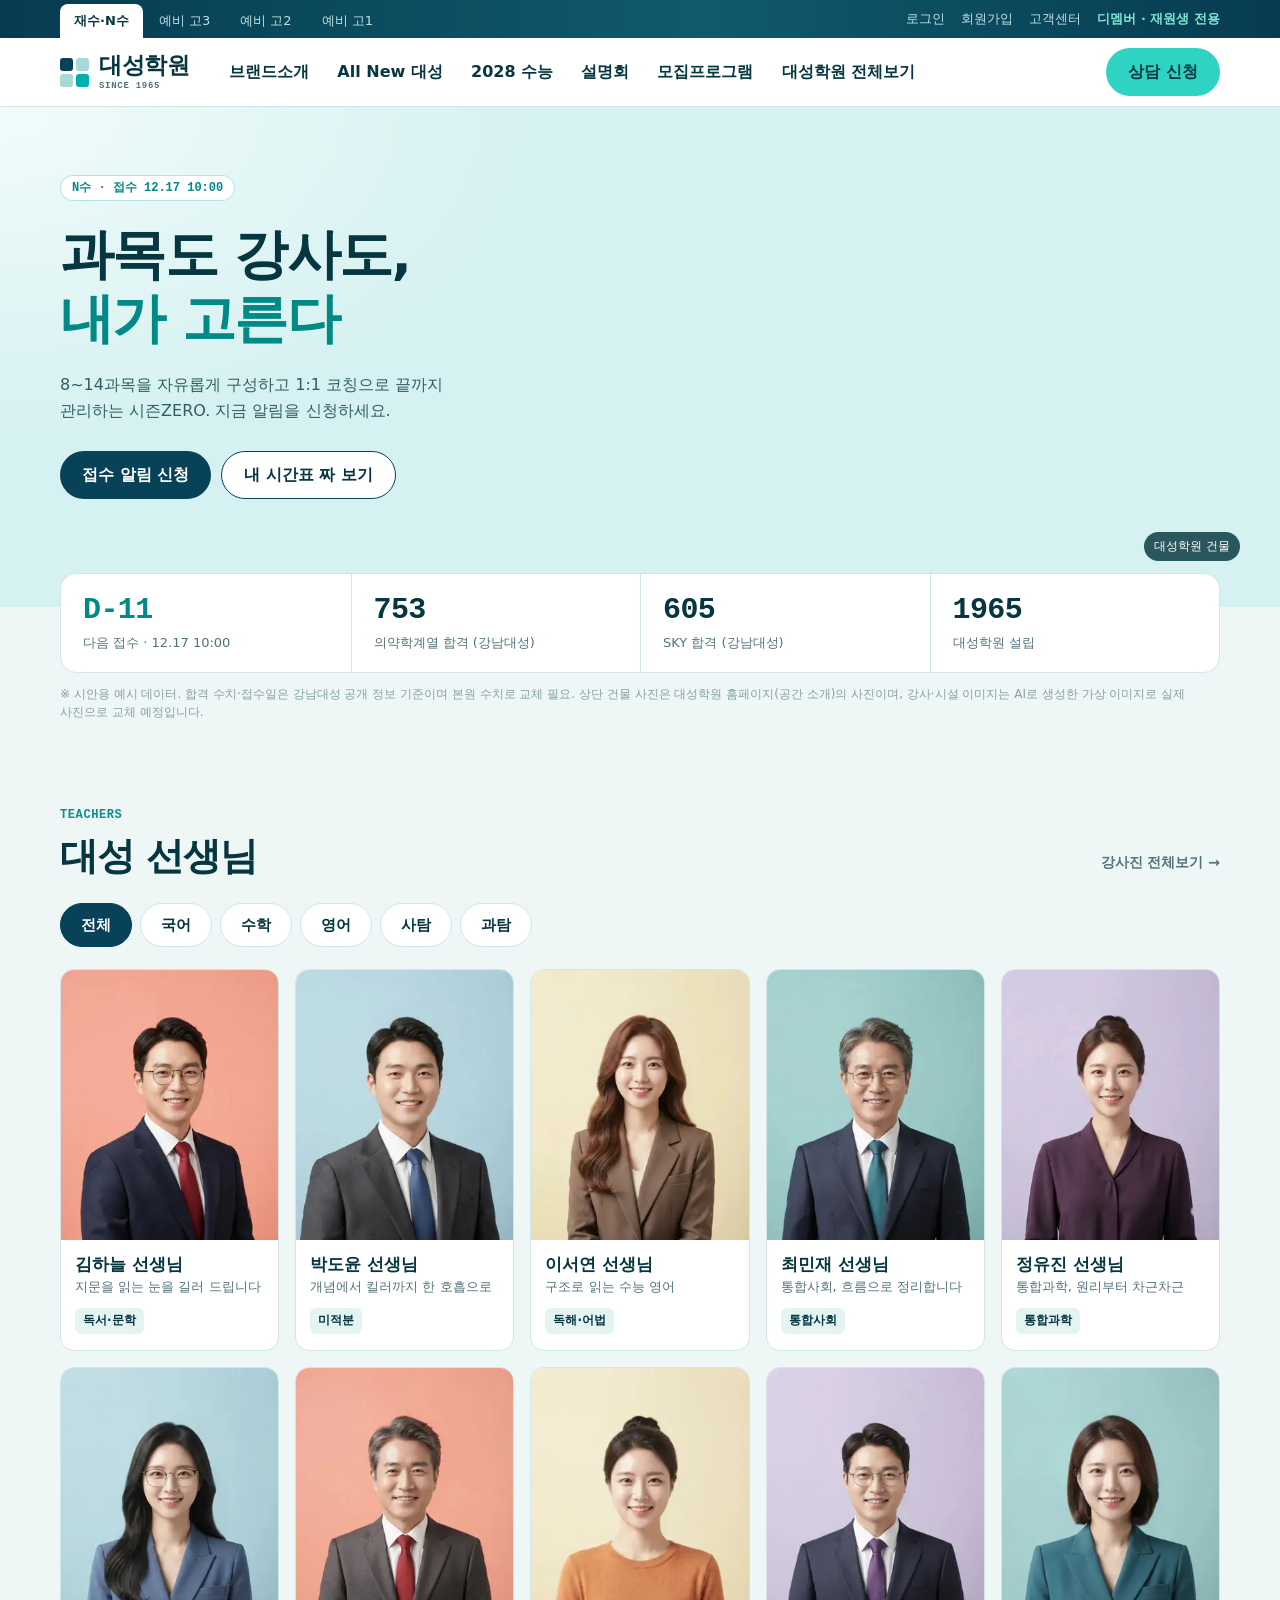
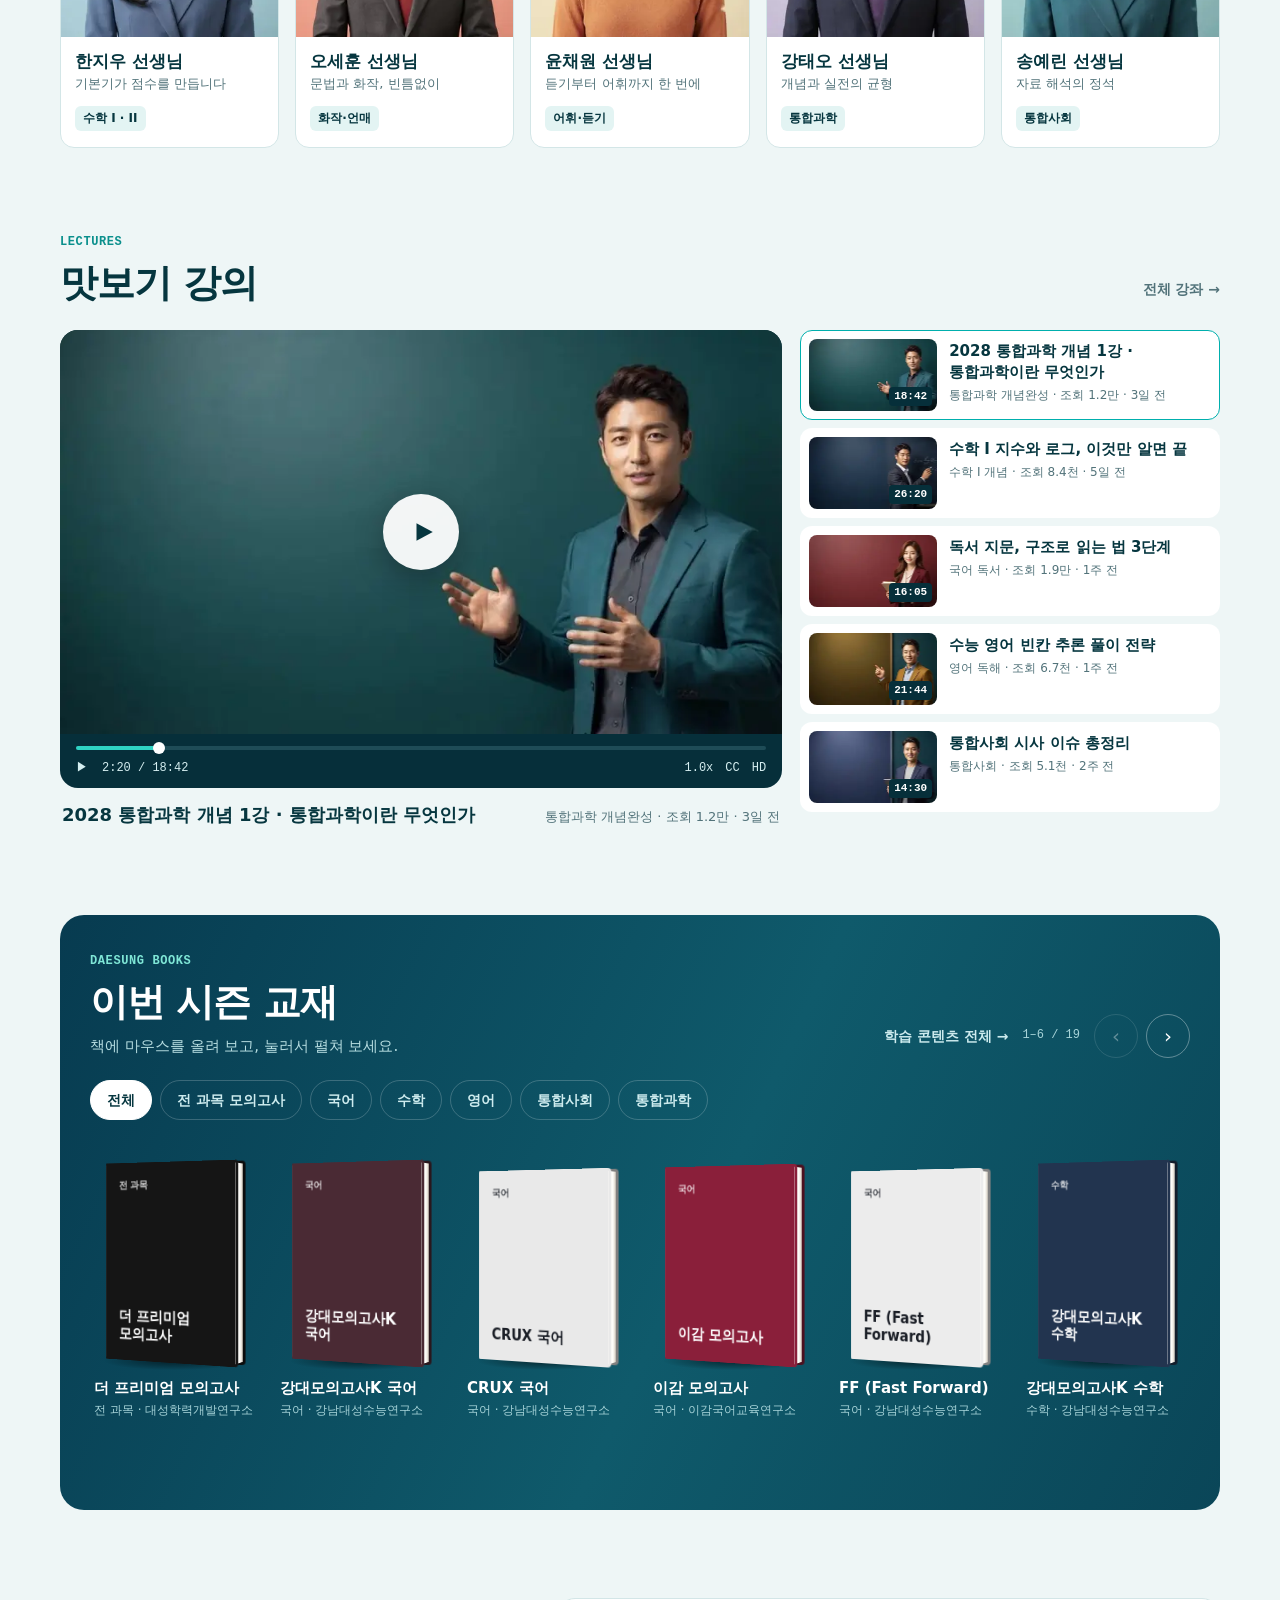
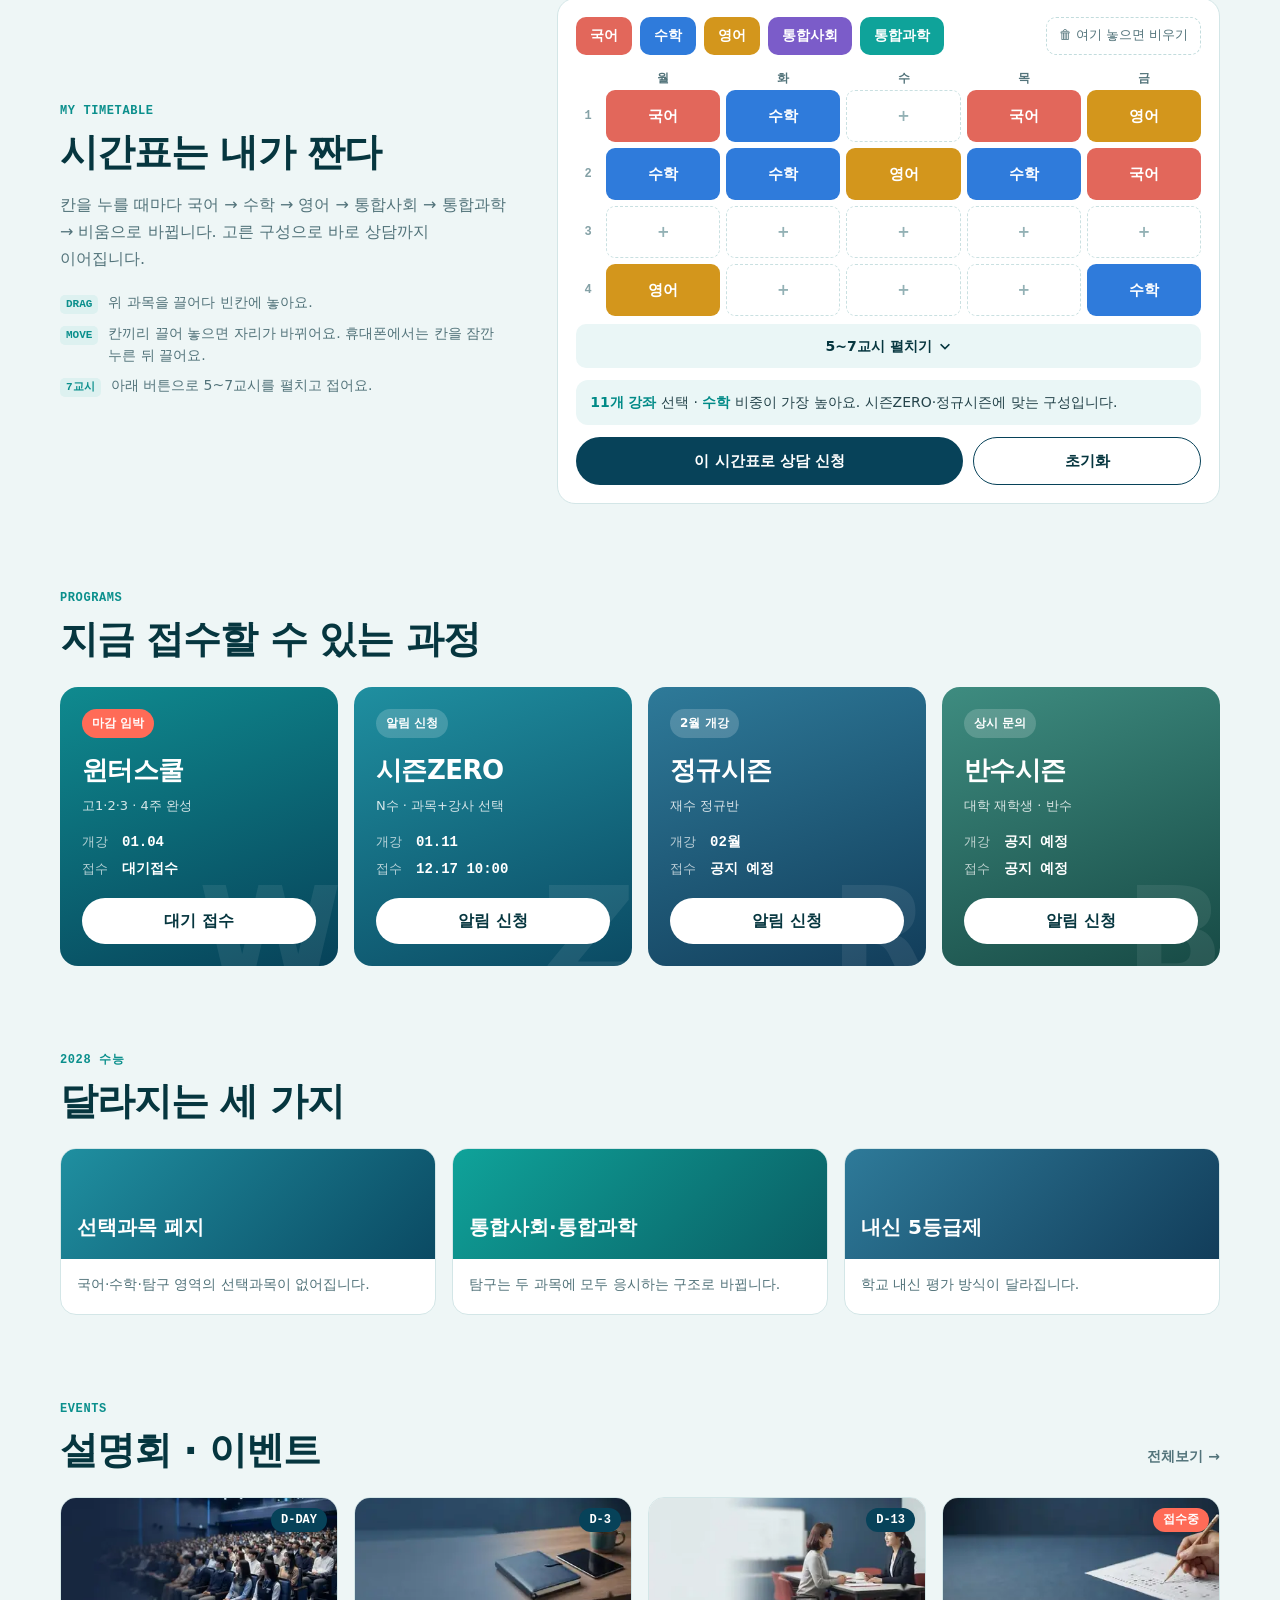
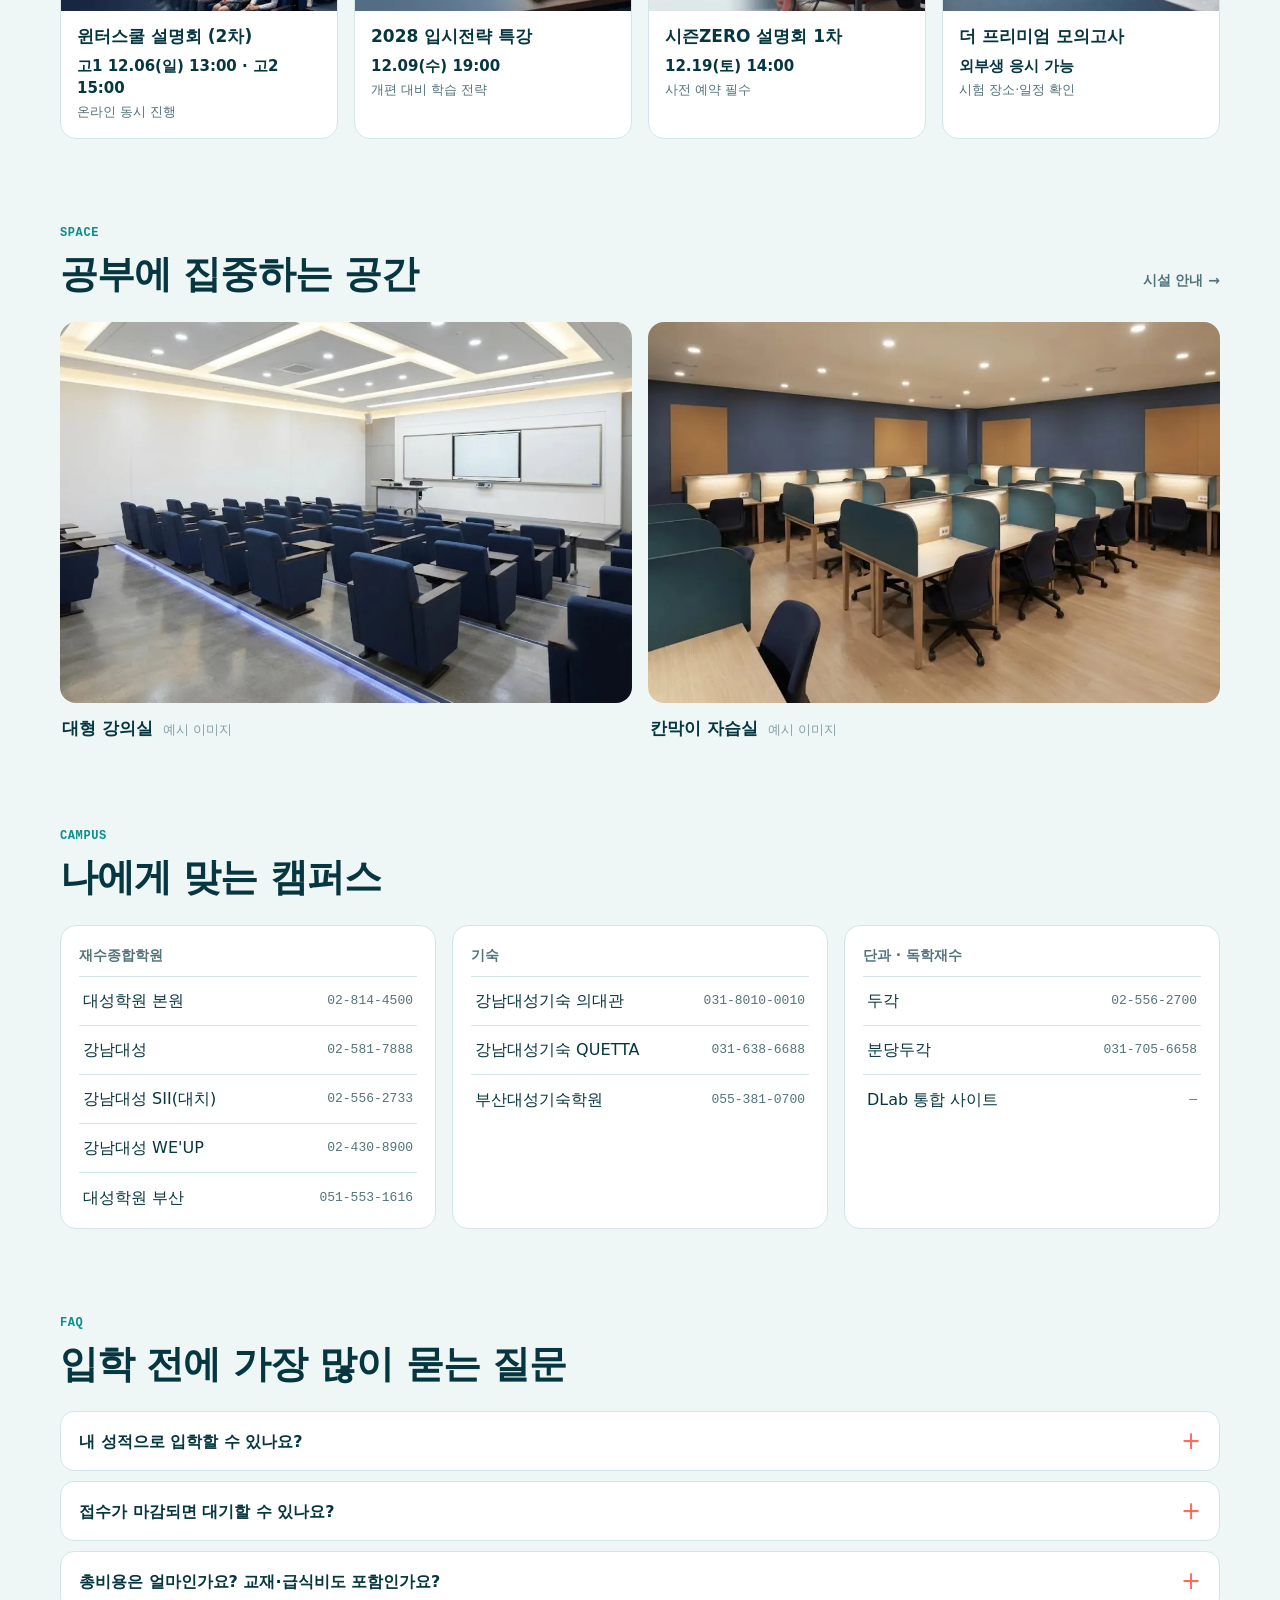
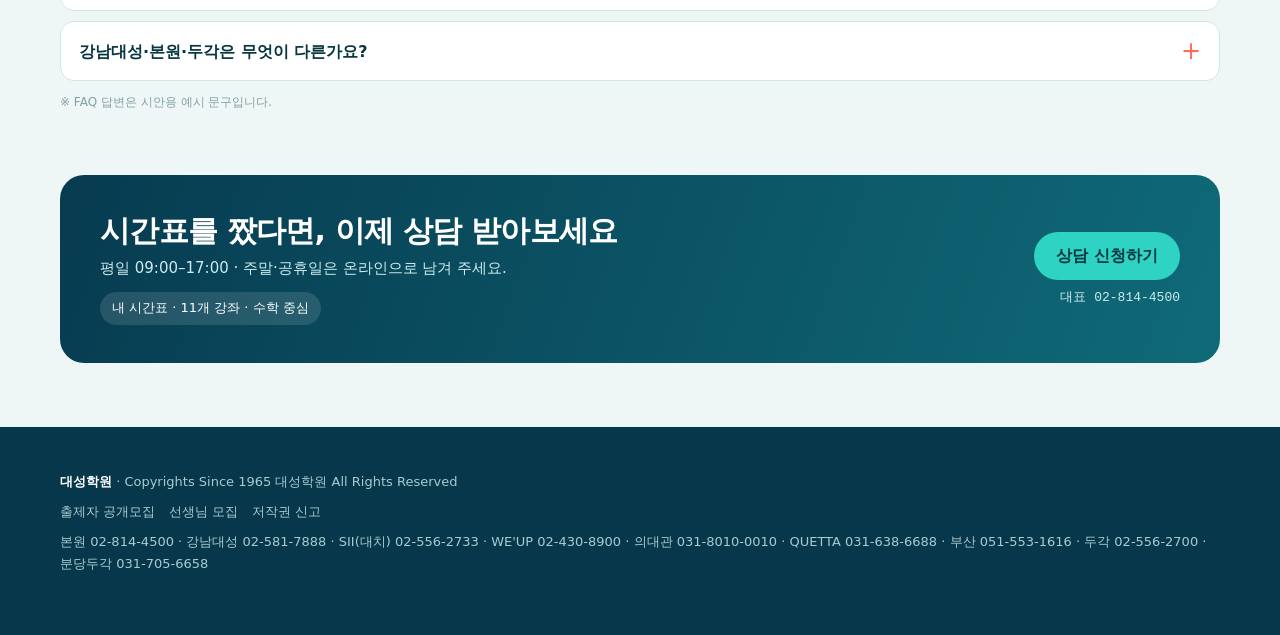
==== index.html @ f256d199 "Add files via upload" ====
<!DOCTYPE html>
<html lang="ko">
<head>
<meta charset="utf-8">
<meta name="viewport" content="width=device-width, initial-scale=1">
<meta name="referrer" content="no-referrer">
<title>대성학원 | 재수·N수 시즌ZERO</title>
<meta name="description" content="과목도 강사도, 내가 고른다. 8~14과목을 자유롭게 구성하고 1:1 코칭으로 끝까지 관리하는 대성학원 시즌ZERO.">
<meta name="theme-color" content="#074259">
<link rel="preload" as="image" href="https://img.dshw.co.kr/resources/images/www/img/all_space_swiper_1_5.jpg" fetchpriority="high" referrerpolicy="no-referrer">
<link rel="preconnect" href="https://cdn.jsdelivr.net" crossorigin>
<link rel="preconnect" href="https://img.dshw.co.kr">
<link rel="stylesheet" href="https://cdn.jsdelivr.net/gh/orioncactus/pretendard@v1.3.9/dist/web/variable/pretendardvariable-dynamic-subset.min.css" media="print" onload="this.media='all'">
<style>
/* VOICE: 대성학원 재수·N수 홈. 차분한 네이비 + 노랑 포인트, 사진은 마스크 없이 원본 그대로.
   IDEA: 학원 책상 위의 교재와 시간표. 교재는 3D 책으로 꺼내 보고, 시간표는 손으로 짠다.
   PICTURE: 첫 화면은 강사 3인 히어로 + 핵심 수치 카드.
   COLOUR/TYPE: 대성학원 민트·틸 (#074259 딥틸, #00AFAD 틸, #D6F1F1 민트, #2FD3C3 버튼), 과목색 5개. Pretendard + 시스템 폴백.
   LAYOUT: 1160px 본문, 1440 데스크톱 시안 기준, 900px 이하 1단, 600px 이하 휴대폰 전용 배치. */
:root{--bg:#EEF6F6;--navy:#074259;--deep2:#0F5A6B;--mint:#D6F1F1;--mint2:#E6F7F6;--ink:#06363F;--text:#24434A;--muted:#52737A;--faint:#84A1A6;--line:#D3E6E7;--accent:#2FD3C3;--tealx:#00AFAD;--teald:#008A87;--red:#FF6B57;--teal:#7FE6D6;--eyebrow:#0A8F8C;--kor:#E2675B;--math:#2F7BDB;--eng:#D3961C;--soc:#7B5CC9;--sci:#0FA39A;--pad:clamp(16px,4.4vw,40px);--sans:"Pretendard Variable",Pretendard,-apple-system,BlinkMacSystemFont,"Apple SD Gothic Neo","Noto Sans KR","Malgun Gothic",system-ui,sans-serif;--mono:"SF Mono",ui-monospace,Menlo,Consolas,"Liberation Mono",monospace;--pw:148px;--d:18px;--stage:236px;color-scheme:light}
*{box-sizing:border-box;min-width:0}
html{-webkit-text-size-adjust:100%;scroll-behavior:smooth;scroll-padding-top:84px}
body{margin:0;background:var(--bg);color:var(--text);font:16px/1.6 var(--sans);overflow-x:clip;word-break:keep-all;overflow-wrap:break-word;-webkit-font-smoothing:antialiased}
img{display:block;max-width:100%;height:auto}
a{color:inherit;text-decoration:none}
button{font:inherit;color:inherit;background:none;border:0;padding:0;margin:0;cursor:pointer;text-align:inherit}
h1,h2,h3,p{margin:0}
:focus-visible{outline:3px solid var(--accent);outline-offset:2px;border-radius:8px}
.wrap{width:min(1160px,100% - var(--pad)*2);margin-inline:auto}
.sr{position:absolute;width:1px;height:1px;overflow:hidden;clip:rect(0 0 0 0);white-space:nowrap}
.mono{font-family:var(--mono)}
.nw{white-space:nowrap}

/* 상단 바 + 헤더 */
.topbar{background:linear-gradient(90deg,#073B50,#0F5A6B 55%,#073B50);color:#BFE0E3;font-size:13px}
.topbar .wrap{display:flex;justify-content:space-between;align-items:flex-end;height:38px;gap:16px}
.tb-tabs{display:flex;gap:2px;overflow-x:auto;scrollbar-width:none}
.tb-tabs::-webkit-scrollbar{display:none}
.tb-tabs a{flex:none;display:grid;place-items:center;height:34px;padding:0 14px;border-radius:8px 8px 0 0;white-space:nowrap}
.tb-tabs a[aria-current]{background:#fff;color:var(--ink);font-weight:700}
.tb-util{display:flex;gap:16px;align-self:center;white-space:nowrap}
.tb-util .dm{color:var(--teal);font-weight:700}
.hdr{position:sticky;top:0;z-index:50;background:#fff;border-bottom:1px solid var(--line)}
.hdr .wrap{display:flex;align-items:center;gap:20px;height:68px}
.logo{display:flex;align-items:center;gap:10px;flex:none}
.logo-mark{display:grid;grid-template-columns:repeat(2,13px);gap:3px}
.logo-mark i{width:13px;height:13px;border-radius:3px;background:#A9D8D9}
.logo-mark i:first-child{background:var(--navy)}.logo-mark i:last-child{background:var(--tealx)}
.logo b{display:block;font-size:23px;line-height:1;color:var(--ink);font-weight:800;letter-spacing:-.02em}
.logo small{display:block;font:600 9px/1 var(--mono);color:var(--muted);letter-spacing:.08em;margin-top:5px}
.gnb{display:flex;gap:clamp(16px,2.2vw,30px);margin-left:20px}
.gnb a{font-weight:700;font-size:16px;color:var(--ink);white-space:nowrap}
.gnb a:hover{color:var(--teald)}
.hdr-r{margin-left:auto;display:flex;align-items:center;gap:6px}
.btn{display:inline-flex;align-items:center;justify-content:center;gap:6px;height:48px;padding:0 22px;border-radius:999px;font-weight:700;font-size:16px;white-space:nowrap;flex:none;transition:transform .15s,background-color .15s,color .15s}
.btn:active{transform:scale(.97)}
.btn-y{background:var(--accent);color:var(--ink)}.btn-y:hover{background:#5EDDD0}
.btn-line{border:1.5px solid rgba(255,255,255,.85);color:#fff}.btn-line:hover{background:rgba(255,255,255,.1)}
.btn-navy{background:var(--navy);color:#fff}.btn-navy:hover{background:var(--deep2)}
.btn-out{border:1.5px solid var(--navy);color:var(--ink);background:#fff}.btn-out:hover{background:var(--mint2)}
.menu-btn{display:none;width:44px;height:44px;place-items:center;border-radius:10px}
.menu-btn span,.menu-btn span::before,.menu-btn span::after{display:block;width:20px;height:2px;background:var(--ink);border-radius:2px;position:relative;content:""}
.menu-btn span::before{position:absolute;top:-6px}.menu-btn span::after{position:absolute;top:6px}
.drawer{position:fixed;inset:0;z-index:80;background:#fff;padding:12px var(--pad) 32px;overflow:auto;visibility:hidden;opacity:0;transform:translateY(-8px);transition:opacity .2s,transform .2s,visibility .2s}
.drawer.on{visibility:visible;opacity:1;transform:none}
.drawer-top{display:flex;justify-content:space-between;align-items:center;height:46px;margin-bottom:12px}
.drawer nav a{display:flex;justify-content:space-between;align-items:center;min-height:56px;border-bottom:1px solid var(--line);font-size:19px;font-weight:700;color:var(--ink)}
.drawer nav a::after{content:"›";color:var(--faint);font-weight:400}
.drawer .util{display:flex;flex-wrap:wrap;gap:8px 18px;margin:22px 0;font-size:15px;color:var(--muted)}
.drawer .util .dm{color:var(--sci);font-weight:700}
.x-btn{width:44px;height:44px;display:grid;place-items:center;font-size:28px;line-height:1;color:var(--ink);border-radius:50%}

/* 히어로 */
.hero{position:relative;background:radial-gradient(70% 110% at 0% 0%,#F1FCFB 0%,rgba(241,252,251,0) 60%),var(--mint);color:var(--ink);overflow:hidden}
.hero .wrap{position:relative;z-index:1;min-height:500px;padding:56px 0 96px;display:flex;flex-direction:column;justify-content:center;align-items:flex-start}
.hero-photo{position:absolute;top:32px;right:0;bottom:0;width:calc(50% - 8px);height:calc(100% - 32px);max-width:none;object-fit:cover;object-position:30% 50%;border-radius:36px 0 0 0;background:#BFE3E3}
.hero-photo.fail{visibility:hidden}
.hero-cap{position:absolute;right:var(--pad);bottom:46px;z-index:1;font-size:12px;color:#fff;background:rgba(6,54,63,.82);padding:5px 10px;border-radius:999px;white-space:nowrap}
.pill{display:inline-block;background:#fff;color:var(--teald);box-shadow:inset 0 0 0 1px #B5E3E1;font:700 12px/1 var(--mono);padding:7px 12px;border-radius:999px;white-space:nowrap}
.hero h1{margin:22px 0 22px;font-size:clamp(36px,4.2vw,60px);color:var(--ink);line-height:1.18;font-weight:800;letter-spacing:-.03em}
.hero h1 em{font-style:normal;color:var(--teald)}
.hero-desc{max-width:400px;color:#2F5F66;font-size:16px;line-height:1.65}
.hero-btns{display:flex;flex-wrap:wrap;gap:10px;margin-top:26px}
.stats{position:relative;z-index:2;margin-top:-34px}
.stats ul{display:grid;grid-template-columns:repeat(4,minmax(0,1fr));list-style:none;margin:0;padding:0;background:#fff;border:1px solid var(--line);border-radius:16px;overflow:hidden}
.stats li{padding:20px 22px 18px;border-left:1px solid var(--line)}
.stats li:first-child{border-left:0}
.stats b{display:block;font:700 30px/1.1 var(--mono);color:var(--ink);letter-spacing:-.02em}
.stats li:first-child b{color:var(--teald)}
.stats span{display:block;margin-top:6px;font-size:13px;color:var(--muted)}
.note{font-size:12px;color:var(--faint);margin-top:12px;line-height:1.5}

/* 섹션 공통 */
.sec{padding-top:88px}
.sec-head{display:flex;align-items:flex-end;justify-content:space-between;gap:12px 20px;margin-bottom:24px;flex-wrap:wrap}
.eyebrow{display:block;font:700 12px/1 var(--mono);letter-spacing:.05em;color:var(--eyebrow);margin-bottom:12px}
.sec h2{font-size:clamp(26px,3vw,38px);line-height:1.22;color:var(--ink);font-weight:800;letter-spacing:-.025em}
.more{font-size:14px;font-weight:600;color:var(--muted);white-space:nowrap;padding:6px 0}
.more:hover{color:var(--ink)}
.chips{display:flex;gap:8px;overflow-x:auto;scrollbar-width:none;padding:2px;margin:-2px -2px 20px}
.chips::-webkit-scrollbar{display:none}
.chip{flex:none;height:44px;padding:0 20px;border-radius:999px;background:#fff;border:1px solid var(--line);font-weight:700;color:var(--ink);font-size:15px;white-space:nowrap}
.chip[aria-pressed=true]{background:var(--navy);color:#fff;border-color:var(--navy)}

/* 선생님 */
.tgrid{display:grid;grid-template-columns:repeat(5,minmax(0,1fr));gap:16px}
.tcard{background:#fff;border:1px solid var(--line);border-radius:14px;overflow:hidden;transition:transform .2s,box-shadow .2s}
.tcard:hover{transform:translateY(-4px);box-shadow:0 14px 30px -18px rgba(7,66,89,.45)}
.tcard img{width:100%;aspect-ratio:640/794;object-fit:cover;background:#DCEDEE}
.tcard .tb{padding:13px 14px 16px}
.tcard h3{font-size:17px;color:var(--ink);line-height:1.35}
.tcard p{margin:2px 0 10px;font-size:13px;color:var(--muted);line-height:1.45}
.tag{display:inline-block;font-size:12px;font-weight:700;color:var(--ink);background:#E3F4F3;border-radius:6px;padding:3px 8px}
.more-t{display:none;margin:14px auto 0;height:48px;padding:0 22px;border-radius:999px;background:#fff;border:1px solid var(--line);font-weight:700;color:var(--ink)}

/* 강의 */
.lec{display:grid;grid-template-columns:minmax(0,1.72fr) minmax(0,1fr);gap:18px;align-items:start}
.player{border-radius:18px;overflow:hidden;background:#062F3A}
.p-media{position:relative}
.p-media img{width:100%;aspect-ratio:960/536;object-fit:cover}
.play{position:absolute;left:50%;top:50%;width:76px;height:76px;margin:-38px 0 0 -38px;border-radius:50%;background:rgba(255,255,255,.94);display:grid;place-items:center;box-shadow:0 10px 30px rgba(0,0,0,.3);transition:transform .2s}
.play:hover{transform:scale(1.06)}
.play svg{width:26px;height:26px;margin-left:4px;fill:var(--ink)}
.p-bar{padding:12px 16px 14px;color:#D5EEF0;font:12px/1 var(--mono)}
.p-track{height:4px;background:#1E4C57;border-radius:4px;position:relative;margin-bottom:12px}
.p-track i{position:absolute;left:0;top:0;bottom:0;width:12%;background:var(--accent);border-radius:4px}
.p-track i::after{content:"";position:absolute;right:-6px;top:-4px;width:12px;height:12px;border-radius:50%;background:#fff}
.p-ctl{display:flex;align-items:center;gap:14px;white-space:nowrap}
.p-ctl .sp{margin-left:auto;display:flex;gap:12px}
.p-info{display:flex;justify-content:space-between;align-items:baseline;gap:4px 16px;padding:14px 2px 0;flex-wrap:wrap}
.p-info h3{font-size:18px;color:var(--ink);line-height:1.4}
.p-info span{font-size:13px;color:var(--muted)}
.plist{list-style:none;margin:0;padding:0;display:grid;gap:8px}
.plist button{display:grid;grid-template-columns:128px minmax(0,1fr);gap:12px;align-items:start;width:100%;background:#fff;border:1.5px solid transparent;border-radius:12px;padding:8px;transition:border-color .15s}
.plist button:hover{border-color:var(--line)}
.plist button[aria-current=true]{border-color:var(--tealx)}
.thumb{position:relative;border-radius:8px;overflow:hidden;background:#0B3A44}
.thumb img{width:100%;aspect-ratio:16/9;object-fit:cover}
.thumb em{position:absolute;right:5px;bottom:5px;background:#062F3A;color:#fff;font:700 11px/1 var(--mono);padding:4px 5px;border-radius:4px;font-style:normal}
.plist b{display:block;font-size:15px;color:var(--ink);line-height:1.38;padding-top:2px}
.plist small{display:block;font-size:12px;color:var(--muted);margin-top:4px;line-height:1.4}

/* 교재 (3D 책) */
.books{background:linear-gradient(115deg,#073B50 0%,#0F5A6B 55%,#0A4658 100%);color:#fff;border-radius:24px;padding:40px 30px 30px}
.books .eyebrow{color:var(--teal)}
.books h2{color:#fff}
.books-sub{color:#B5DCE0;font-size:15px;margin-top:8px}
.books .sec-head{margin-bottom:22px}
.b-tools{display:flex;align-items:center;gap:14px}
.b-tools .more{color:#CDEBEE}
.b-nav{display:flex;align-items:center;gap:8px}
.b-count{font-size:12px;color:#A6D3D8;margin-right:6px;white-space:nowrap}
.circ{width:44px;height:44px;border-radius:50%;border:1.5px solid rgba(255,255,255,.35);color:#fff;display:grid;place-items:center;font-size:20px;line-height:1;transition:background-color .15s}
.circ:hover{background:rgba(255,255,255,.1)}
.circ:disabled{opacity:.35;cursor:default}
.books .chip{background:transparent;color:#CDEBEE;border-color:rgba(255,255,255,.2);height:40px;padding:0 16px;font-size:14px}
.books .chip[aria-pressed=true]{background:#fff;color:var(--ink);border-color:#fff}
.shelf{--per:6;--gap:18px;display:flex;gap:var(--gap);overflow-x:auto;overscroll-behavior-x:contain;scroll-snap-type:x mandatory;padding:0 0 14px;scrollbar-width:thin;scrollbar-color:rgba(255,255,255,.25) transparent}
.bitem{flex:none;scroll-snap-align:start;width:calc((100% - (var(--per) - 1) * var(--gap)) / var(--per));container-type:inline-size;display:flex;flex-direction:column;align-items:stretch;border-radius:14px;padding:0 0 6px;--bw:var(--pw)}
.bstage{--W:min(var(--bw),100cqw - 22px);position:relative;height:var(--stage);display:flex;align-items:flex-end;justify-content:center;perspective:1000px;perspective-origin:50% 35%}
.bshadow{position:absolute;left:50%;bottom:8px;width:calc(var(--W)*.95);height:18px;margin-left:calc(var(--W)*-.475);border-radius:50%;background:radial-gradient(closest-side,rgba(0,0,0,.55),transparent);transition:transform .6s cubic-bezier(.2,.8,.2,1),opacity .6s}
.book{position:relative;width:var(--W);height:calc(var(--W)*var(--ar));margin-bottom:16px;transform-style:preserve-3d;transform:rotateY(-26deg);transition:transform .65s cubic-bezier(.2,.8,.2,1)}
.b-cover{position:absolute;inset:0;transform-origin:0 50%;transform-style:preserve-3d;transform:translateZ(calc(var(--d)/2));transition:transform .65s cubic-bezier(.2,.8,.2,1)}
.b-out,.b-in{position:absolute;inset:0;backface-visibility:hidden;-webkit-backface-visibility:hidden}
.b-out{border-radius:1px 4px 4px 1px;overflow:hidden;box-shadow:inset 4px 0 0 rgba(0,0,0,.2)}
.b-in{transform:rotateY(180deg);background:#EFEBE2;border-radius:4px 1px 1px 4px}
.b-page{position:absolute;inset:2px 3px 2px 0;transform:translateZ(calc(var(--d)/2 - 1px));background:#FBF9F4;border-radius:0 3px 3px 0;display:flex;flex-direction:column;justify-content:center;align-items:flex-end;text-align:right;gap:4px;padding:10% 8% 10% 52%;color:#24434A;line-height:1.25}
.b-page small{font-size:10px;color:#8A94A3}
.b-page b{font-size:11px}
.b-page i{font-style:normal;font-size:10px;color:var(--teald);font-weight:700;margin-top:4px}
.b-edge{position:absolute;top:3px;left:0;width:var(--d);height:calc(100% - 6px);transform:translateX(calc(var(--W) - var(--d)/2 - 3px)) rotateY(90deg);background:repeating-linear-gradient(90deg,#FDFCF8 0 2px,#DCD6CA 2px 3px)}
.b-back{position:absolute;inset:0;transform:translateZ(calc(var(--d)/-2)) rotateY(180deg);background:var(--c2,#222);border-radius:4px 1px 1px 4px}
.bmeta{display:block;padding:0 4px;text-align:left}
.bmeta b{display:block;font-size:15px;line-height:1.35;color:#fff;font-weight:700}
.bmeta small{display:block;font-size:12px;color:#A6D3D8;margin-top:3px}
@media (hover:hover) and (pointer:fine){
 .bitem:hover .book,.bitem:focus-visible .book{transform:rotateY(-8deg) translateY(-16px)}
 .bitem:hover .b-cover,.bitem:focus-visible .b-cover{transform:translateZ(calc(var(--d)/2)) rotateY(-64deg)}
 .bitem:hover .bshadow,.bitem:focus-visible .bshadow{transform:scale(1.12,1.3);opacity:.7}
}
.bitem:focus-visible{outline-offset:-2px}
/* 표지 크롭: 원본 목업 이미지에서 표지 부분만 */
.cv{position:relative;display:block;overflow:hidden;width:100%;height:100%}
.cv img{position:absolute;max-width:none;height:auto}
.cv .sl{position:relative;display:block;overflow:hidden;width:100%}
.cv .sl.fl{transform:scaleY(-1)}
.fb{position:absolute;inset:0;padding:10% 10% 12%;display:flex;flex-direction:column;justify-content:space-between;color:#fff;text-align:left}
.fb small{font-size:10px;font-weight:700;opacity:.8}
.fb b{font-size:15px;line-height:1.2;font-weight:800}
.fb.dk{color:#1A1E26}

/* 펼친 책 (클릭) */
.reader{position:fixed;inset:0;z-index:100;display:grid;place-items:center;overflow:hidden}
.reader[hidden]{display:none}
.rd-bg{position:absolute;inset:0;background:rgba(3,30,38,.82);opacity:0;transition:opacity .35s}
.reader.on .rd-bg{opacity:1}
.ob{--P:min(430px,calc((100vw - 140px)/2));--H:min(590px,calc(100vh - 120px));position:relative;width:calc(var(--P)*2);height:var(--H);perspective:2400px;opacity:0;transform:translateX(calc(var(--P)/-2)) translateY(30px) scale(.92);transition:transform .9s cubic-bezier(.25,.8,.25,1),opacity .3s}
.reader.on .ob{opacity:1;transform:translateX(calc(var(--P)/-2))}
.reader.open .ob{transform:none}
.rp{position:absolute;left:var(--P);top:0;width:var(--P);height:100%;background:#FBFAF6;border-radius:0 14px 14px 0;box-shadow:0 3px 0 #E8E3D8,0 6px 0 #DCD6CA,0 30px 60px -20px rgba(0,0,0,.6);overflow:hidden}
.rp::before{content:"";position:absolute;left:0;top:0;bottom:0;width:26px;background:linear-gradient(90deg,rgba(0,0,0,.12),transparent);pointer-events:none;z-index:1}
.rp-in{height:100%;overflow:auto;overscroll-behavior:contain;padding:36px 34px 24px 40px;display:flex;flex-direction:column}
.cover{position:absolute;left:var(--P);top:0;width:var(--P);height:100%;transform-origin:0 50%;transform-style:preserve-3d;transition:transform 1s cubic-bezier(.45,.05,.2,1) .1s,opacity .2s}
.reader.open .cover{transform:rotateY(-180deg)}
.cv-front,.cv-back{position:absolute;inset:0;backface-visibility:hidden;-webkit-backface-visibility:hidden;overflow:hidden}
.cv-front{border-radius:0 14px 14px 0;display:grid;place-items:center}
.cv-front::after{content:"";position:absolute;left:0;top:0;bottom:0;width:7px;background:rgba(0,0,0,.18)}
.cv-front .cv{width:min(100%,calc(var(--H) / var(--ar)));height:auto;aspect-ratio:1 / var(--ar)}
.cv-back{transform:rotateY(180deg);background:#FBFAF6;border-radius:14px 0 0 14px;box-shadow:0 3px 0 #E8E3D8,0 6px 0 #DCD6CA,0 30px 60px -20px rgba(0,0,0,.6);padding:40px 40px 32px 34px;display:flex;flex-direction:column;color:var(--ink)}
.cv-back::after{content:"";position:absolute;right:0;top:0;bottom:0;width:26px;background:linear-gradient(270deg,rgba(0,0,0,.12),transparent)}
.subj{align-self:flex-start;display:inline-block;font-size:12px;font-weight:700;color:#fff;padding:4px 10px;border-radius:999px;background:var(--sc,var(--navy))}
.lp-kicker{font:700 11px/1 var(--mono);color:var(--faint);letter-spacing:.06em;margin-top:auto}
.lp-title{font-size:clamp(26px,2.6vw,34px);line-height:1.2;font-weight:800;margin:10px 0 18px;letter-spacing:-.02em}
.lp-quote{font-size:17px;line-height:1.6;color:#3A4352;border-left:3px solid var(--sc,var(--navy));padding-left:14px}
.lp-foot{margin-top:auto;display:flex;justify-content:space-between;font-size:12px;color:var(--faint);padding-top:20px}
.rp-head{display:none;margin-bottom:18px}
.rp-head .lp-title{margin:10px 0 10px;font-size:26px}
.rp-head .lp-quote{font-size:15px}
.rp h4{font-size:13px;color:var(--faint);font-weight:700;margin:0 0 10px;letter-spacing:.02em}
.rp ul{margin:0 0 20px;padding:0;list-style:none;display:grid;gap:8px}
.rp li{position:relative;padding-left:16px;font-size:15px;line-height:1.55;color:#323B4A}
.rp li::before{content:"";position:absolute;left:2px;top:.62em;width:6px;height:6px;border-radius:50%;background:var(--sc,var(--navy))}
.rp dl{margin:0 0 22px;display:grid;grid-template-columns:auto minmax(0,1fr);gap:10px 16px;font-size:14px;border-top:1px solid #E7E2D7;padding-top:16px}
.rp dt{color:var(--faint);font-weight:700;white-space:nowrap}
.rp dd{margin:0;color:var(--ink);font-weight:600}
.rp-act{display:flex;flex-wrap:wrap;gap:8px;margin-top:auto}
.rp-act .btn{height:44px;padding:0 18px;font-size:15px}
.rp-nav{display:flex;justify-content:space-between;align-items:center;gap:8px;margin-top:16px;padding-top:12px;border-top:1px solid #E7E2D7;font:12px var(--mono);color:var(--faint)}
.rp-nav button{height:40px;padding:0 6px;font:700 14px var(--sans);color:var(--ink);white-space:nowrap}
.rp-nav button:disabled{opacity:.3;cursor:default}
.rp-in.swap{animation:swap .45s ease}
@keyframes swap{from{opacity:0;transform:translateX(14px)}to{opacity:1;transform:none}}
.rd-close{position:absolute;top:16px;right:16px;z-index:3;width:46px;height:46px;border-radius:50%;background:#fff;color:var(--ink);display:grid;place-items:center;font-size:26px;line-height:1;opacity:0;transition:opacity .3s .3s}
.reader.on .rd-close{opacity:1}

/* 시간표 */
.tt .wrap{display:grid;grid-template-columns:minmax(0,1fr) minmax(0,1.45fr);gap:40px;align-items:center}
.tt-copy p{margin-top:16px;color:var(--muted);font-size:16px;line-height:1.7}
.tt-tips{margin:18px 0 0;padding:0;list-style:none;display:grid;gap:8px;font-size:14px;color:var(--muted)}
.tt-tips li{display:flex;gap:10px;align-items:baseline}
.tt-tips b{flex:none;font:700 11px/1 var(--mono);color:var(--eyebrow);background:#DDF1F0;padding:4px 6px;border-radius:5px}
.tt-card{background:#fff;border:1px solid var(--line);border-radius:18px;padding:18px 18px 18px}
.palette{display:flex;flex-wrap:wrap;gap:8px;align-items:center;margin-bottom:14px}
.pchip{flex:none;height:38px;padding:0 14px;border-radius:10px;color:#fff;font-weight:700;font-size:14px;touch-action:none;cursor:grab;user-select:none;-webkit-user-select:none;-webkit-touch-callout:none;background:var(--sc)}
.trash{margin-left:auto;flex:none;height:38px;padding:0 12px;border-radius:10px;border:1.5px dashed #C2DCDD;color:var(--muted);font-size:13px;display:flex;align-items:center;gap:6px;white-space:nowrap}
.trash.over{border-color:var(--red);color:var(--red);background:#FFF1EE}
.g-tt{display:grid;grid-template-columns:24px repeat(5,minmax(0,1fr));gap:6px}
.g-tt .dh{text-align:center;font-size:12px;color:var(--muted);font-weight:700;padding-bottom:2px}
.g-tt .ph{font:700 12px/1 var(--mono);color:var(--faint);display:grid;place-items:center}
.cell{height:52px;border-radius:9px;border:1.5px dashed #C9E0E1;background:#fff;color:#93B1B5;font-weight:700;font-size:15px;display:grid;place-items:center;user-select:none;-webkit-user-select:none;-webkit-touch-callout:none;transition:transform .12s,box-shadow .12s;white-space:nowrap;overflow:hidden}
.cell.on{border:0;color:#fff;background:var(--sc);cursor:grab}
.cell.over{box-shadow:inset 0 0 0 3px var(--tealx);transform:scale(1.03)}
.cell.src{opacity:.35}
.cell .s{display:none}
.more-rows{display:grid;grid-template-rows:0fr;transition:grid-template-rows .4s ease}
.more-rows>div{overflow:hidden}
.more-rows.open{grid-template-rows:1fr}
.more-rows .g-tt{padding-top:6px}
.tt-toggle{display:flex;align-items:center;justify-content:center;gap:6px;width:100%;height:44px;margin-top:8px;border-radius:10px;background:#EAF6F6;color:var(--ink);font-weight:700;font-size:14px}
.tt-toggle svg{width:14px;height:14px;transition:transform .3s}
.tt-toggle[aria-expanded=true] svg{transform:rotate(180deg)}
.tt-sum{background:#EAF6F6;border-radius:12px;padding:12px 14px;font-size:14px;line-height:1.55;margin:12px 0;color:var(--text)}
.tt-sum b{color:var(--teald)}
.tt-btns{display:grid;grid-template-columns:minmax(0,1.7fr) minmax(0,1fr);gap:10px}
.tt-btns .btn{width:100%;padding:0 12px;font-size:15px}
.ghost{position:fixed;left:0;top:0;z-index:200;pointer-events:none;height:44px;padding:0 16px;border-radius:10px;display:grid;place-items:center;color:#fff;font-weight:700;font-size:15px;box-shadow:0 12px 28px rgba(0,0,0,.28);background:var(--sc);rotate:-4deg}
body.dragging,body.dragging *{cursor:grabbing!important;user-select:none!important}

/* 모집 과정 */
.pgrid{display:grid;grid-template-columns:repeat(4,minmax(0,1fr));gap:16px}
.pcard{position:relative;overflow:hidden;border-radius:18px;color:#fff;padding:22px;background:linear-gradient(160deg,var(--c1),var(--c2));min-height:250px;display:flex;flex-direction:column;isolation:isolate}
.pcard .big{position:absolute;right:-4px;bottom:-34px;z-index:-1;font:900 130px/1 var(--sans);color:rgba(255,255,255,.08)}
.badge{align-self:flex-start;font-size:12px;font-weight:700;padding:5px 10px;border-radius:999px;background:rgba(255,255,255,.18);white-space:nowrap}
.badge.hot{background:var(--red)}
.pcard h3{font-size:26px;margin:12px 0 4px;font-weight:800;letter-spacing:-.02em}
.pcard .sub{font-size:13px;color:rgba(255,255,255,.82)}
.pcard dl{margin:16px 0 18px;display:grid;grid-template-columns:auto minmax(0,1fr);gap:6px 14px;font-size:13px;align-items:baseline}
.pcard dt{color:rgba(255,255,255,.7)}
.pcard dd{margin:0;font:700 14px var(--mono);white-space:nowrap}
.pcard .btn{margin-top:auto;background:#fff;color:var(--ink);height:46px;width:100%;padding:0 10px}

/* 2028 변화 */
.cgrid{display:grid;grid-template-columns:repeat(3,minmax(0,1fr));gap:16px}
.ccard{background:#fff;border:1px solid var(--line);border-radius:16px;overflow:hidden}
.ccard .ch{height:110px;display:flex;align-items:flex-end;padding:16px;color:#fff;font-size:20px;font-weight:800;background:linear-gradient(135deg,var(--c1),var(--c2))}
.ccard p{padding:14px 16px 18px;font-size:14px;color:var(--muted)}

/* 설명회 */
.egrid{display:grid;grid-template-columns:repeat(4,minmax(0,1fr));gap:16px}
.ecard{background:#fff;border:1px solid var(--line);border-radius:16px;overflow:hidden;display:flex;flex-direction:column;transition:transform .2s,box-shadow .2s}
.ecard:hover{transform:translateY(-3px);box-shadow:0 14px 30px -18px rgba(7,66,89,.45)}
.em{position:relative;background:#DCEDEE}
.em img{width:100%;aspect-ratio:960/393;object-fit:cover}
.dday{position:absolute;right:10px;top:10px;background:var(--navy);color:#fff;font:700 12px/1 var(--mono);padding:6px 10px;border-radius:999px;white-space:nowrap}
.dday.live{background:var(--red)}
.eb{padding:14px 16px 16px}
.eb h3{font-size:17px;color:var(--ink);line-height:1.35;margin-bottom:8px}
.eb .when{font-size:15px;font-weight:700;color:var(--ink);line-height:1.45}
.eb .how{font-size:13px;color:var(--muted);margin-top:2px}

/* 공간 */
.sgrid{display:grid;grid-template-columns:repeat(2,minmax(0,1fr));gap:16px}
.sgrid figure{margin:0}
.sgrid img{width:100%;aspect-ratio:3/2;object-fit:cover;border-radius:16px;background:#DCEDEE}
.sgrid figcaption{padding:12px 2px 0;display:flex;gap:10px;align-items:baseline;flex-wrap:wrap}
.sgrid figcaption b{font-size:17px;color:var(--ink)}
.sgrid figcaption span{font-size:13px;color:var(--faint)}

/* 캠퍼스 */
.cpgrid{display:grid;grid-template-columns:repeat(3,minmax(0,1fr));gap:16px}
.cpcard{background:#fff;border:1px solid var(--line);border-radius:16px;padding:18px 18px 6px}
.cpcard h3{font-size:14px;color:var(--muted);padding-bottom:10px;border-bottom:1px solid var(--line)}
.cpcard ul{list-style:none;margin:0;padding:0}
.cpcard li{display:flex;justify-content:space-between;align-items:center;gap:12px;min-height:49px;padding:6px 4px;border-bottom:1px solid var(--line)}
.cpcard li:last-child{border-bottom:0}
.cpcard li span{font-size:16px;color:var(--ink)}
.cpcard li a,.cpcard li em{flex:none;font:13px var(--mono);color:var(--muted);white-space:nowrap;font-style:normal}
.cpcard li a:hover{color:var(--ink)}

/* FAQ */
.faq{display:grid;gap:10px}
.faq details{background:#fff;border:1px solid var(--line);border-radius:14px}
.faq summary{list-style:none;display:flex;justify-content:space-between;gap:16px;align-items:center;min-height:58px;padding:12px 18px;font-weight:700;font-size:16px;color:var(--ink);cursor:pointer}
.faq summary::-webkit-details-marker{display:none}
.faq summary::after{content:"+";flex:none;color:var(--red);font-size:24px;font-weight:500;line-height:1;transition:transform .2s}
.faq details[open] summary::after{transform:rotate(45deg)}
.faq p{padding:0 18px 18px;color:var(--muted);font-size:15px;line-height:1.7}

/* 상담 CTA + 푸터 */
.cta-band{margin-top:64px;background:linear-gradient(110deg,#073B50,#0F6A78);color:#fff;border-radius:24px;padding:38px 40px;display:flex;align-items:center;justify-content:space-between;gap:20px 28px;flex-wrap:wrap}
.cta-band h2{color:#fff;font-size:clamp(22px,2.4vw,30px)}
.cta-band p{margin-top:6px;color:#CDEBEE;font-size:15px}
.cta-band .my{display:none;margin-top:12px;font-size:13px;color:#fff;background:rgba(255,255,255,.12);border-radius:999px;padding:6px 12px}
.cta-band .my.show{display:inline-block}
.cta-r{display:flex;flex-direction:column;align-items:flex-end;gap:8px}
.cta-r small{font:13px var(--mono);color:#CDEBEE;white-space:nowrap}
.foot{margin-top:64px;background:#06374A;color:#A9CBD0;font-size:13px;padding:44px 0 60px;line-height:1.7}
.foot p+p{margin-top:8px}
.foot b{color:#fff}
.foot .links a{margin-right:14px}
.foot .tel span{white-space:nowrap}
.toast{position:fixed;left:50%;bottom:24px;z-index:300;translate:-50% 20px;opacity:0;background:#062F3A;color:#fff;font-size:14px;padding:12px 18px;border-radius:12px;max-width:calc(100vw - 32px);width:max-content;text-align:center;transition:opacity .25s,translate .25s;pointer-events:none}
.toast.on{opacity:1;translate:-50% 0}

/* 반응형 */
@media (max-width:1100px){
 .tgrid{grid-template-columns:repeat(4,minmax(0,1fr))}
 .pgrid,.egrid{grid-template-columns:repeat(2,minmax(0,1fr))}
 .shelf{--per:5}
}
@media (max-width:1080px){.gnb{display:none}.menu-btn{display:grid}}
@media (max-width:900px){
 .tb-util{display:none}
 .hero .wrap{min-height:0;padding:34px 0 0}
 .hero-photo{position:static;display:block;width:calc(100% - var(--pad)*2);height:auto;aspect-ratio:16/9;margin:26px auto 0;border-radius:22px 22px 0 0;object-position:28% 50%}
 .hero-cap{right:calc(var(--pad) + 12px);bottom:38px}
 .tgrid{grid-template-columns:repeat(3,minmax(0,1fr))}
 .lec{grid-template-columns:minmax(0,1fr)}
 .tt .wrap{grid-template-columns:minmax(0,1fr);gap:24px}
 .cgrid,.cpgrid{grid-template-columns:minmax(0,1fr)}
 .shelf{--per:4}
}
@media (max-width:700px){
 .ob{--P:min(calc(100vw - 28px),440px);--H:min(640px,calc(100vh - 92px));width:var(--P);transform:translateY(30px) scale(.94)}
 .reader.on .ob,.reader.open .ob{transform:none}
 .rp,.cover{left:0}
 .cover{transition:transform 1s cubic-bezier(.45,.05,.2,1) .1s,opacity .25s .75s}
 .reader.open .cover{opacity:0}
 .rp{border-radius:14px}
 .rp::before{display:none}
 .rp-in{padding:26px 22px 18px}
 .rp-head{display:block}
 .rd-close{top:10px;right:10px;width:44px;height:44px}
 .shelf{--per:3}
}
@media (max-width:600px){
 :root{--pw:124px;--d:14px;--stage:200px}
 .sec{padding-top:64px}
 .hdr .wrap{height:58px;gap:8px}
 .logo b{font-size:20px}
 .logo-mark{grid-template-columns:repeat(2,11px)}.logo-mark i{width:11px;height:11px}
 .hdr-r .btn{height:38px;padding:0 14px;font-size:14px}
 .hero h1{margin:18px 0 16px}
 .hero-desc{font-size:15px}
 .hero-btns{margin-top:22px;gap:8px}
 .hero-btns .btn{height:46px;padding:0 18px;font-size:15px}
 .hero-photo{aspect-ratio:16/10;margin-top:22px}
 .stats{margin-top:-26px}
 .stats ul{grid-template-columns:repeat(2,minmax(0,1fr))}
 .stats li{padding:16px 16px 14px}
 .stats li:nth-child(3){border-left:0}
 .stats li:nth-child(n+3){border-top:1px solid var(--line)}
 .stats b{font-size:24px}
 .sec-head{margin-bottom:18px}
 .chip{height:40px;padding:0 16px;font-size:14px}
 .tgrid{grid-template-columns:repeat(2,minmax(0,1fr));gap:10px}
 .tgrid.fold .tcard:nth-child(n+7){display:none}
 .more-t.show{display:flex;align-items:center}
 .tcard .tb{padding:11px 12px 13px}
 .tcard h3{font-size:16px}
 .p-info h3{font-size:16px}
 .play{width:60px;height:60px;margin:-30px 0 0 -30px}
 .plist button{grid-template-columns:112px minmax(0,1fr);gap:10px}
 .plist b{font-size:14px}
 .books{padding:28px 18px 20px;border-radius:20px;margin-inline:calc(var(--pad)*-1 + 8px)}
 .b-tools{width:100%;justify-content:space-between}
 .shelf{--per:2;--gap:10px}
 #tChips{display:grid;grid-template-columns:repeat(6,minmax(0,1fr));overflow:visible}
 #tChips .chip{padding:0}
 #bChips{flex-wrap:wrap;overflow:visible}
 .sgrid img{aspect-ratio:16/10}
 .bmeta b{font-size:14px}
 .fb b{font-size:12px}
 .tt-card{padding:14px 12px}
 .g-tt{grid-template-columns:18px repeat(5,minmax(0,1fr));gap:5px}
 .cell{height:46px;font-size:14px;border-radius:8px}
 .cell .f{display:none}.cell .s{display:inline}
 .pchip{height:36px;padding:0 11px;font-size:13px}
 .trash{margin-left:0}
 .pgrid{gap:10px}
 .pcard{padding:16px;min-height:0}
 .pcard h3{font-size:21px}
 .pcard dl{gap:4px 10px;font-size:12px;margin:12px 0 14px}
 .pcard dd{font-size:13px}
 .pcard .btn{height:42px;font-size:14px}
 .pcard .big{font-size:96px;bottom:-24px}
 .ccard .ch{height:76px;font-size:18px}
 .egrid{grid-template-columns:minmax(0,1fr);gap:10px}
 .ecard{display:grid;grid-template-columns:116px minmax(0,1fr)}
 .em img{height:100%;min-height:108px;aspect-ratio:auto}
 .dday{left:6px;top:6px;right:auto;font-size:11px;padding:5px 8px}
 .eb{padding:12px 14px}
 .eb h3{font-size:16px;margin-bottom:4px}
 .eb .when{font-size:14px}
 .sgrid{grid-template-columns:minmax(0,1fr)}
 .faq summary{font-size:15px;padding:12px 16px}
 .cta-band{padding:28px 22px;border-radius:20px}
 .cta-r{align-items:flex-start;width:100%}
}
@media (max-width:360px){.tb-tabs a{padding:0 10px}.tb-tabs{gap:0}}
@media (prefers-reduced-motion:reduce){*,*::before,*::after{transition-duration:.01ms!important;animation-duration:.01ms!important;scroll-behavior:auto!important}}
</style>
</head>
<body>
<div class="topbar">
 <div class="wrap">
  <nav class="tb-tabs" aria-label="대상">
   <a href="#" aria-current="page">재수·N수</a><a href="#">예비 고3</a><a href="#">예비 고2</a><a href="#">예비 고1</a>
  </nav>
  <div class="tb-util"><a href="#">로그인</a><a href="#">회원가입</a><a href="#">고객센터</a><a href="https://dmember.dshw.co.kr" class="dm">디멤버 · 재원생 전용</a></div>
 </div>
</div>
<header class="hdr">
 <div class="wrap">
  <a href="#top" class="logo" aria-label="대성학원 홈"><span class="logo-mark" aria-hidden="true"><i></i><i></i><i></i><i></i></span><span><b>대성학원</b><small>SINCE 1965</small></span></a>
  <nav class="gnb" aria-label="주 메뉴"><a href="#teachers">브랜드소개</a><a href="#lectures">All New 대성</a><a href="#change">2028 수능</a><a href="#events">설명회</a><a href="#programs">모집프로그램</a><a href="#campus">대성학원 전체보기</a></nav>
  <div class="hdr-r"><a href="#consult" class="btn btn-y">상담 신청</a><button class="menu-btn" id="menuBtn" aria-label="메뉴 열기" aria-expanded="false" aria-controls="drawer"><span></span></button></div>
 </div>
</header>
<div class="drawer" id="drawer" role="dialog" aria-modal="true" aria-label="전체 메뉴">
 <div class="drawer-top"><span class="logo"><span class="logo-mark" aria-hidden="true"><i></i><i></i><i></i><i></i></span><span><b>대성학원</b></span></span><button class="x-btn" id="drawerClose" aria-label="메뉴 닫기">×</button></div>
 <nav><a href="#teachers">브랜드소개</a><a href="#lectures">All New 대성</a><a href="#change">2028 수능</a><a href="#events">설명회</a><a href="#programs">모집프로그램</a><a href="#campus">대성학원 전체보기</a></nav>
 <div class="util"><a href="#">로그인</a><a href="#">회원가입</a><a href="#">고객센터</a><a href="https://dmember.dshw.co.kr" class="dm">디멤버 · 재원생 전용</a></div>
 <a href="#consult" class="btn btn-y" style="width:100%">상담 신청</a>
</div>

<main id="top">
<section class="hero">
 <div class="wrap">
  <span class="pill">N수 · 접수 12.17 10:00</span>
  <h1>과목도 강사도,<br><em>내가 고른다</em></h1>
  <p class="hero-desc">8~14과목을 자유롭게 구성하고 1:1 코칭으로 끝까지 관리하는 시즌ZERO. 지금 알림을 신청하세요.</p>
  <div class="hero-btns"><a href="#programs" class="btn btn-navy">접수 알림 신청</a><a href="#timetable" class="btn btn-out">내 시간표 짜 보기</a></div>
 </div>
 <img class="hero-photo" id="heroPhoto" src="https://img.dshw.co.kr/resources/images/www/img/all_space_swiper_1_5.jpg" width="1100" height="540" alt="저녁 불빛이 켜진 대성학원 건물 외관" fetchpriority="high" decoding="async" referrerpolicy="no-referrer">
 <span class="hero-cap">대성학원 건물</span>
</section>
<div class="wrap stats">
 <ul>
  <li><b id="dday">D-22</b><span>다음 접수 · 12.17 10:00</span></li>
  <li><b>753</b><span>의약학계열 합격 (강남대성)</span></li>
  <li><b>605</b><span>SKY 합격 (강남대성)</span></li>
  <li><b>1965</b><span>대성학원 설립</span></li>
 </ul>
 <p class="note">※ 시안용 예시 데이터. 합격 수치·접수일은 강남대성 공개 정보 기준이며 본원 수치로 교체 필요. 상단 건물 사진은 대성학원 홈페이지(공간 소개)의 사진이며, 강사·시설 이미지는 AI로 생성한 가상 이미지로 실제 사진으로 교체 예정입니다.</p>
</div>

<section class="sec" id="teachers">
 <div class="wrap">
  <div class="sec-head"><div><span class="eyebrow">TEACHERS</span><h2>대성 선생님</h2></div><a href="#" class="more">강사진 전체보기 →</a></div>
  <div class="chips" role="group" aria-label="과목 선택" id="tChips">
   <button class="chip" aria-pressed="true" data-f="all">전체</button><button class="chip" aria-pressed="false" data-f="kor">국어</button><button class="chip" aria-pressed="false" data-f="math">수학</button><button class="chip" aria-pressed="false" data-f="eng">영어</button><button class="chip" aria-pressed="false" data-f="soc">사탐</button><button class="chip" aria-pressed="false" data-f="sci">과탐</button>
  </div>
  <div class="tgrid fold" id="tGrid">
   <article class="tcard" data-s="kor"><img src="assets/t1-480.webp" srcset="assets/t1-320.webp 320w, assets/t1-480.webp 480w" sizes="(max-width:600px) 46vw, 230px" width="480" height="595" alt="김하늘 선생님" loading="lazy" decoding="async"><div class="tb"><h3>김하늘 선생님</h3><p>지문을 읽는 눈을 길러 드립니다</p><span class="tag">독서·문학</span></div></article>
   <article class="tcard" data-s="math"><img src="assets/t2-480.webp" srcset="assets/t2-320.webp 320w, assets/t2-480.webp 480w" sizes="(max-width:600px) 46vw, 230px" width="480" height="595" alt="박도윤 선생님" loading="lazy" decoding="async"><div class="tb"><h3>박도윤 선생님</h3><p>개념에서 킬러까지 한 호흡으로</p><span class="tag">미적분</span></div></article>
   <article class="tcard" data-s="eng"><img src="assets/t3-480.webp" srcset="assets/t3-320.webp 320w, assets/t3-480.webp 480w" sizes="(max-width:600px) 46vw, 230px" width="480" height="595" alt="이서연 선생님" loading="lazy" decoding="async"><div class="tb"><h3>이서연 선생님</h3><p>구조로 읽는 수능 영어</p><span class="tag">독해·어법</span></div></article>
   <article class="tcard" data-s="soc"><img src="assets/t4-480.webp" srcset="assets/t4-320.webp 320w, assets/t4-480.webp 480w" sizes="(max-width:600px) 46vw, 230px" width="480" height="595" alt="최민재 선생님" loading="lazy" decoding="async"><div class="tb"><h3>최민재 선생님</h3><p>통합사회, 흐름으로 정리합니다</p><span class="tag">통합사회</span></div></article>
   <article class="tcard" data-s="sci"><img src="assets/t5-480.webp" srcset="assets/t5-320.webp 320w, assets/t5-480.webp 480w" sizes="(max-width:600px) 46vw, 230px" width="480" height="595" alt="정유진 선생님" loading="lazy" decoding="async"><div class="tb"><h3>정유진 선생님</h3><p>통합과학, 원리부터 차근차근</p><span class="tag">통합과학</span></div></article>
   <article class="tcard" data-s="math"><img src="assets/t6-480.webp" srcset="assets/t6-320.webp 320w, assets/t6-480.webp 480w" sizes="(max-width:600px) 46vw, 230px" width="480" height="595" alt="한지우 선생님" loading="lazy" decoding="async"><div class="tb"><h3>한지우 선생님</h3><p>기본기가 점수를 만듭니다</p><span class="tag">수학 I · II</span></div></article>
   <article class="tcard" data-s="kor"><img src="assets/t7-480.webp" srcset="assets/t7-320.webp 320w, assets/t7-480.webp 480w" sizes="(max-width:600px) 46vw, 230px" width="480" height="595" alt="오세훈 선생님" loading="lazy" decoding="async"><div class="tb"><h3>오세훈 선생님</h3><p>문법과 화작, 빈틈없이</p><span class="tag">화작·언매</span></div></article>
   <article class="tcard" data-s="eng"><img src="assets/t8-480.webp" srcset="assets/t8-320.webp 320w, assets/t8-480.webp 480w" sizes="(max-width:600px) 46vw, 230px" width="480" height="595" alt="윤채원 선생님" loading="lazy" decoding="async"><div class="tb"><h3>윤채원 선생님</h3><p>듣기부터 어휘까지 한 번에</p><span class="tag">어휘·듣기</span></div></article>
   <article class="tcard" data-s="sci"><img src="assets/t9-480.webp" srcset="assets/t9-320.webp 320w, assets/t9-480.webp 480w" sizes="(max-width:600px) 46vw, 230px" width="480" height="595" alt="강태오 선생님" loading="lazy" decoding="async"><div class="tb"><h3>강태오 선생님</h3><p>개념과 실전의 균형</p><span class="tag">통합과학</span></div></article>
   <article class="tcard" data-s="soc"><img src="assets/t10-480.webp" srcset="assets/t10-320.webp 320w, assets/t10-480.webp 480w" sizes="(max-width:600px) 46vw, 230px" width="480" height="595" alt="송예린 선생님" loading="lazy" decoding="async"><div class="tb"><h3>송예린 선생님</h3><p>자료 해석의 정석</p><span class="tag">통합사회</span></div></article>
  </div>
  <button class="more-t show" id="moreT">선생님 4명 더 보기</button>
 </div>
</section>

<section class="sec" id="lectures">
 <div class="wrap">
  <div class="sec-head"><div><span class="eyebrow">LECTURES</span><h2>맛보기 강의</h2></div><a href="#" class="more">전체 강좌 →</a></div>
  <div class="lec">
   <div>
    <div class="player">
     <div class="p-media"><img id="pImg" src="assets/l1-860.webp" srcset="assets/l1-480.webp 480w, assets/l1-860.webp 860w" sizes="(max-width:900px) 100vw, 740px" width="860" height="480" alt="통합과학 개념 1강 강의 화면" loading="lazy" decoding="async"><button class="play" id="playBtn" aria-label="강의 재생"><svg viewBox="0 0 24 24" aria-hidden="true"><path d="M6 4l15 8-15 8z"/></svg></button></div>
     <div class="p-bar" aria-hidden="true"><div class="p-track"><i></i></div><div class="p-ctl"><span>▶</span><span id="pTime">2:20 / 18:42</span><span class="sp"><span>1.0x</span><span>CC</span><span>HD</span></span></div></div>
    </div>
    <div class="p-info"><h3 id="pTitle">2028 통합과학 개념 1강 · 통합과학이란 무엇인가</h3><span id="pMeta">통합과학 개념완성 · 조회 1.2만 · 3일 전</span></div>
   </div>
   <ul class="plist" id="pList">
    <li><button aria-current="true" data-i="1" data-t="2028 통합과학 개념 1강 · 통합과학이란 무엇인가" data-m="통합과학 개념완성 · 조회 1.2만 · 3일 전" data-d="18:42"><span class="thumb"><img src="assets/l1-256.webp" width="256" height="143" alt="" loading="lazy" decoding="async"><em>18:42</em></span><span><b>2028 통합과학 개념 1강 · 통합과학이란 무엇인가</b><small>통합과학 개념완성 · 조회 1.2만 · 3일 전</small></span></button></li>
    <li><button aria-current="false" data-i="2" data-t="수학 I 지수와 로그, 이것만 알면 끝" data-m="수학 I 개념 · 조회 8.4천 · 5일 전" data-d="26:20"><span class="thumb"><img src="assets/l2-256.webp" width="256" height="143" alt="" loading="lazy" decoding="async"><em>26:20</em></span><span><b>수학 I 지수와 로그, 이것만 알면 끝</b><small>수학 I 개념 · 조회 8.4천 · 5일 전</small></span></button></li>
    <li><button aria-current="false" data-i="3" data-t="독서 지문, 구조로 읽는 법 3단계" data-m="국어 독서 · 조회 1.9만 · 1주 전" data-d="16:05"><span class="thumb"><img src="assets/l3-256.webp" width="256" height="143" alt="" loading="lazy" decoding="async"><em>16:05</em></span><span><b>독서 지문, 구조로 읽는 법 3단계</b><small>국어 독서 · 조회 1.9만 · 1주 전</small></span></button></li>
    <li><button aria-current="false" data-i="4" data-t="수능 영어 빈칸 추론 풀이 전략" data-m="영어 독해 · 조회 6.7천 · 1주 전" data-d="21:44"><span class="thumb"><img src="assets/l4-256.webp" width="256" height="143" alt="" loading="lazy" decoding="async"><em>21:44</em></span><span><b>수능 영어 빈칸 추론 풀이 전략</b><small>영어 독해 · 조회 6.7천 · 1주 전</small></span></button></li>
    <li><button aria-current="false" data-i="5" data-t="통합사회 시사 이슈 총정리" data-m="통합사회 · 조회 5.1천 · 2주 전" data-d="14:30"><span class="thumb"><img src="assets/l5-256.webp" width="256" height="143" alt="" loading="lazy" decoding="async"><em>14:30</em></span><span><b>통합사회 시사 이슈 총정리</b><small>통합사회 · 조회 5.1천 · 2주 전</small></span></button></li>
   </ul>
  </div>
 </div>
</section>

<section class="sec" id="books">
 <div class="wrap">
  <div class="books">
   <div class="sec-head">
    <div><span class="eyebrow">DAESUNG BOOKS</span><h2>이번 시즌 교재</h2><p class="books-sub" id="booksHint">책에 마우스를 올려 보고, 눌러서 펼쳐 보세요.</p></div>
    <div class="b-tools"><a href="https://www.dshw.co.kr/info/allabout/contents.do" class="more" target="_blank" rel="noopener">학습 콘텐츠 전체 →</a><span class="b-nav"><span class="b-count mono" id="bCount" aria-live="polite"></span><button class="circ" id="shPrev" aria-label="이전 교재 보기">‹</button><button class="circ" id="shNext" aria-label="다음 교재 보기">›</button></span></div>
   </div>
   <div class="chips" role="group" aria-label="교재 과목" id="bChips">
    <button class="chip" aria-pressed="true" data-f="">전체</button><button class="chip" aria-pressed="false" data-f="all">전 과목 모의고사</button><button class="chip" aria-pressed="false" data-f="kor">국어</button><button class="chip" aria-pressed="false" data-f="math">수학</button><button class="chip" aria-pressed="false" data-f="eng">영어</button><button class="chip" aria-pressed="false" data-f="soc">통합사회</button><button class="chip" aria-pressed="false" data-f="sci">통합과학</button>
   </div>
   <div class="shelf" id="shelf" tabindex="0" aria-label="교재 목록"></div>
  </div>
 </div>
</section>

<section class="sec tt" id="timetable">
 <div class="wrap">
  <div class="tt-copy">
   <span class="eyebrow">MY TIMETABLE</span>
   <h2>시간표는 내가 짠다</h2>
   <p>칸을 누를 때마다 국어 → 수학 → 영어 → 통합사회 → 통합과학 → 비움으로 바뀝니다. 고른 구성으로 바로 상담까지 이어집니다.</p>
   <ul class="tt-tips">
    <li><b>DRAG</b><span>위 과목을 끌어다 빈칸에 놓아요.</span></li>
    <li><b>MOVE</b><span>칸끼리 끌어 놓으면 자리가 바뀌어요. 휴대폰에서는 칸을 잠깐 누른 뒤 끌어요.</span></li>
    <li><b>7교시</b><span>아래 버튼으로 5~7교시를 펼치고 접어요.</span></li>
   </ul>
  </div>
  <div class="tt-card">
   <div class="palette" id="palette" aria-label="과목 칩"></div>
   <div class="g-tt" id="ttHead" aria-hidden="true"></div>
   <div class="g-tt" id="ttMain"></div>
   <div class="more-rows" id="moreRows"><div><div class="g-tt" id="ttMore"></div></div></div>
   <button class="tt-toggle" id="ttToggle" aria-expanded="false" aria-controls="moreRows"><span>5~7교시 펼치기</span><svg viewBox="0 0 16 16" aria-hidden="true"><path d="M3 6l5 5 5-5" fill="none" stroke="currentColor" stroke-width="2"/></svg></button>
   <p class="tt-sum" id="ttSum" aria-live="polite"></p>
   <div class="tt-btns"><a href="#consult" class="btn btn-navy" id="ttGo">이 시간표로 상담 신청</a><button class="btn btn-out" id="ttReset">초기화</button></div>
  </div>
 </div>
</section>

<section class="sec" id="programs">
 <div class="wrap">
  <div class="sec-head"><div><span class="eyebrow">PROGRAMS</span><h2>지금 접수할 수 있는 과정</h2></div></div>
  <div class="pgrid">
   <article class="pcard" style="--c1:#0F8A8F;--c2:#074259"><span class="badge hot">마감 임박</span><h3>윈터스쿨</h3><p class="sub">고1·2·3 · 4주 완성</p><dl><dt>개강</dt><dd>01.04</dd><dt>접수</dt><dd>대기접수</dd></dl><a href="#consult" class="btn">대기 접수</a><span class="big" aria-hidden="true">W</span></article>
   <article class="pcard" style="--c1:#1F8FA0;--c2:#0B4A63"><span class="badge">알림 신청</span><h3>시즌ZERO</h3><p class="sub">N수 · 과목+강사 선택</p><dl><dt>개강</dt><dd>01.11</dd><dt>접수</dt><dd>12.17 10:00</dd></dl><a href="#consult" class="btn">알림 신청</a><span class="big" aria-hidden="true">Z</span></article>
   <article class="pcard" style="--c1:#2E7A99;--c2:#123D5A"><span class="badge">2월 개강</span><h3>정규시즌</h3><p class="sub">재수 정규반</p><dl><dt>개강</dt><dd>02월</dd><dt>접수</dt><dd>공지 예정</dd></dl><a href="#consult" class="btn">알림 신청</a><span class="big" aria-hidden="true">R</span></article>
   <article class="pcard" style="--c1:#3E8C80;--c2:#174A45"><span class="badge">상시 문의</span><h3>반수시즌</h3><p class="sub">대학 재학생 · 반수</p><dl><dt>개강</dt><dd>공지 예정</dd><dt>접수</dt><dd>공지 예정</dd></dl><a href="#consult" class="btn">알림 신청</a><span class="big" aria-hidden="true">B</span></article>
  </div>
 </div>
</section>

<section class="sec" id="change">
 <div class="wrap">
  <div class="sec-head"><div><span class="eyebrow">2028 수능</span><h2>달라지는 세 가지</h2></div></div>
  <div class="cgrid">
   <article class="ccard"><div class="ch" style="--c1:#1F8FA0;--c2:#0B4A63">선택과목 폐지</div><p>국어·수학·탐구 영역의 선택과목이 없어집니다.</p></article>
   <article class="ccard"><div class="ch" style="--c1:#0FA39A;--c2:#0A5D63">통합사회·통합과학</div><p>탐구는 두 과목에 모두 응시하는 구조로 바뀝니다.</p></article>
   <article class="ccard"><div class="ch" style="--c1:#2E7A99;--c2:#123D5A">내신 5등급제</div><p>학교 내신 평가 방식이 달라집니다.</p></article>
  </div>
 </div>
</section>

<section class="sec" id="events">
 <div class="wrap">
  <div class="sec-head"><div><span class="eyebrow">EVENTS</span><h2>설명회 · 이벤트</h2></div><a href="#" class="more">전체보기 →</a></div>
  <div class="egrid">
   <a href="#consult" class="ecard"><div class="em"><img src="assets/e1-600.webp" srcset="assets/e1-400.webp 400w, assets/e1-600.webp 600w" sizes="(max-width:600px) 116px, (max-width:1100px) 50vw, 280px" width="600" height="246" alt="설명회장을 가득 채운 학생들" loading="lazy" decoding="async"><span class="dday" data-date="2026-12-06">D-11</span></div><div class="eb"><h3>윈터스쿨 설명회 (2차)</h3><p class="when">고1 12.06(일) 13:00 · 고2 15:00</p><p class="how">온라인 동시 진행</p></div></a>
   <a href="#consult" class="ecard"><div class="em"><img src="assets/e2-600.webp" srcset="assets/e2-400.webp 400w, assets/e2-600.webp 600w" sizes="(max-width:600px) 116px, (max-width:1100px) 50vw, 280px" width="600" height="246" alt="책상 위의 수첩과 태블릿" loading="lazy" decoding="async"><span class="dday" data-date="2026-12-09">D-14</span></div><div class="eb"><h3>2028 입시전략 특강</h3><p class="when">12.09(수) 19:00</p><p class="how">개편 대비 학습 전략</p></div></a>
   <a href="#consult" class="ecard"><div class="em"><img src="assets/e3-600.webp" srcset="assets/e3-400.webp 400w, assets/e3-600.webp 600w" sizes="(max-width:600px) 116px, (max-width:1100px) 50vw, 280px" width="600" height="246" alt="상담 중인 두 사람" loading="lazy" decoding="async"><span class="dday" data-date="2026-12-19">D-24</span></div><div class="eb"><h3>시즌ZERO 설명회 1차</h3><p class="when">12.19(토) 14:00</p><p class="how">사전 예약 필수</p></div></a>
   <a href="#consult" class="ecard"><div class="em"><img src="assets/e4-600.webp" srcset="assets/e4-400.webp 400w, assets/e4-600.webp 600w" sizes="(max-width:600px) 116px, (max-width:1100px) 50vw, 280px" width="600" height="246" alt="시험지에 답을 적는 손" loading="lazy" decoding="async"><span class="dday live">접수중</span></div><div class="eb"><h3>더 프리미엄 모의고사</h3><p class="when">외부생 응시 가능</p><p class="how">시험 장소·일정 확인</p></div></a>
  </div>
 </div>
</section>

<section class="sec" id="space">
 <div class="wrap">
  <div class="sec-head"><div><span class="eyebrow">SPACE</span><h2>공부에 집중하는 공간</h2></div><a href="#" class="more">시설 안내 →</a></div>
  <div class="sgrid">
   <figure><img src="assets/s1-1000.webp" srcset="assets/s1-560.webp 560w, assets/s1-1000.webp 1000w" sizes="(max-width:600px) 100vw, 580px" width="1000" height="670" alt="계단식 좌석이 놓인 대형 강의실" loading="lazy" decoding="async"><figcaption><b>대형 강의실</b><span>예시 이미지</span></figcaption></figure>
   <figure><img src="assets/s2-1000.webp" srcset="assets/s2-560.webp 560w, assets/s2-1000.webp 1000w" sizes="(max-width:600px) 100vw, 580px" width="1000" height="670" alt="칸막이 책상이 줄지어 놓인 자습실" loading="lazy" decoding="async"><figcaption><b>칸막이 자습실</b><span>예시 이미지</span></figcaption></figure>
  </div>
 </div>
</section>

<section class="sec" id="campus">
 <div class="wrap">
  <div class="sec-head"><div><span class="eyebrow">CAMPUS</span><h2>나에게 맞는 캠퍼스</h2></div></div>
  <div class="cpgrid">
   <div class="cpcard"><h3>재수종합학원</h3><ul>
    <li><span>대성학원 본원</span><a href="tel:028144500">02-814-4500</a></li>
    <li><span>강남대성</span><a href="tel:025817888">02-581-7888</a></li>
    <li><span>강남대성 SII(대치)</span><a href="tel:025562733">02-556-2733</a></li>
    <li><span>강남대성 WE'UP</span><a href="tel:024308900">02-430-8900</a></li>
    <li><span>대성학원 부산</span><a href="tel:0515531616">051-553-1616</a></li></ul></div>
   <div class="cpcard"><h3>기숙</h3><ul>
    <li><span>강남대성기숙 의대관</span><a href="tel:03180100010">031-8010-0010</a></li>
    <li><span>강남대성기숙 QUETTA</span><a href="tel:0316386688">031-638-6688</a></li>
    <li><span>부산대성기숙학원</span><a href="tel:0553810700">055-381-0700</a></li></ul></div>
   <div class="cpcard"><h3>단과 · 독학재수</h3><ul>
    <li><span>두각</span><a href="tel:025562700">02-556-2700</a></li>
    <li><span>분당두각</span><a href="tel:0317056658">031-705-6658</a></li>
    <li><span>DLab 통합 사이트</span><em>—</em></li></ul></div>
  </div>
 </div>
</section>

<section class="sec" id="faq">
 <div class="wrap">
  <div class="sec-head"><div><span class="eyebrow">FAQ</span><h2>입학 전에 가장 많이 묻는 질문</h2></div></div>
  <div class="faq">
   <details><summary>내 성적으로 입학할 수 있나요?</summary><p>과정과 캠퍼스마다 선발 기준이 다릅니다. 최근 모의고사·수능 성적표를 준비해 상담을 신청하시면 지원 가능한 과정을 안내해 드립니다.</p></details>
   <details><summary>접수가 마감되면 대기할 수 있나요?</summary><p>네. 마감된 과정은 대기 접수로 이어지며, 자리가 생기면 접수 순서대로 연락드립니다.</p></details>
   <details><summary>총비용은 얼마인가요? 교재·급식비도 포함인가요?</summary><p>수강료와 교재·급식비 구성은 과정과 캠퍼스에 따라 다릅니다. 상담 시 항목별 안내를 받으실 수 있습니다.</p></details>
   <details><summary>강남대성·본원·두각은 무엇이 다른가요?</summary><p>재수종합학원, 기숙, 단과 등 운영 형태와 대상이 다릅니다. 위 캠퍼스 목록에서 가까운 곳에 전화하시거나 상담을 신청해 주세요.</p></details>
  </div>
  <p class="note">※ FAQ 답변은 시안용 예시 문구입니다.</p>

  <div class="cta-band" id="consult">
   <div><h2>시간표를 짰다면, 이제 상담 받아보세요</h2><p>평일 09:00–17:00 · 주말·공휴일은 온라인으로 남겨 주세요.</p><span class="my" id="ctaMy"></span></div>
   <div class="cta-r"><a href="tel:028144500" class="btn btn-y">상담 신청하기</a><small>대표 02-814-4500</small></div>
  </div>
 </div>
</section>
</main>

<footer class="foot">
 <div class="wrap">
  <p><b>대성학원</b> · Copyrights Since 1965 대성학원 All Rights Reserved</p>
  <p class="links"><a href="#">출제자 공개모집</a><a href="#">선생님 모집</a><a href="#">저작권 신고</a></p>
  <p class="tel"><span>본원 02-814-4500</span> · <span>강남대성 02-581-7888</span> · <span>SII(대치) 02-556-2733</span> · <span>WE'UP 02-430-8900</span> · <span>의대관 031-8010-0010</span> · <span>QUETTA 031-638-6688</span> · <span>부산 051-553-1616</span> · <span>두각 02-556-2700</span> · <span>분당두각 031-705-6658</span></p>
 </div>
</footer>

<div class="reader" id="reader" hidden role="dialog" aria-modal="true" aria-labelledby="rdTitle">
 <div class="rd-bg" data-close></div>
 <div class="ob" id="ob">
  <div class="rp"><div class="rp-in" id="rpIn"></div></div>
  <div class="cover" id="cover"><div class="cv-front" id="cvFront"></div><div class="cv-back" id="cvBack"></div></div>
 </div>
 <button class="rd-close" data-close aria-label="책 닫기">×</button>
</div>
<div class="toast" id="toast" role="status"></div>

<script>
{
const $=(s,r=document)=>r.querySelector(s),$$=(s,r=document)=>[...r.querySelectorAll(s)];
const esc=s=>String(s).replace(/[&<>"']/g,c=>({'&':'&amp;','<':'&lt;','>':'&gt;','"':'&quot;',"'":'&#39;'}[c]));
const store={get(k){try{return JSON.parse(localStorage.getItem(k))}catch(e){return null}},set(k,v){try{localStorage.setItem(k,JSON.stringify(v))}catch(e){}}};
let toastT;
const toast=m=>{const t=$('#toast');t.textContent=m;t.classList.add('on');clearTimeout(toastT);toastT=setTimeout(()=>t.classList.remove('on'),2600)};

/* D-day (한국 시간 기준) */
const kToday=()=>{const n=new Date(Date.now()+9*36e5);return Date.UTC(n.getUTCFullYear(),n.getUTCMonth(),n.getUTCDate())};
const dleft=s=>{const [y,m,d]=s.split('-').map(Number);return Math.round((Date.UTC(y,m-1,d)-kToday())/864e5)};
const dtxt=n=>n>0?'D-'+n:n===0?'D-DAY':'종료';
{const n=dleft('2026-12-17');$('#dday').textContent=n>=0?dtxt(n):'접수 중'}
$$('.dday[data-date]').forEach(el=>{el.textContent=dtxt(dleft(el.dataset.date))});

/* 히어로 사진: 외부 서버에서 못 불러오면 깨진 아이콘 대신 민트 배경 */
{const hp=$('#heroPhoto');const f=()=>hp.classList.add('fail');if(hp.complete&&!hp.naturalWidth)f();else hp.addEventListener('error',f,{once:true})}

/* 모바일 메뉴 */
const drawer=$('#drawer'),menuBtn=$('#menuBtn');
const setDrawer=on=>{drawer.classList.toggle('on',on);menuBtn.setAttribute('aria-expanded',on);document.documentElement.style.overflow=on?'hidden':'';if(on)$('#drawerClose').focus();else menuBtn.focus()};
menuBtn.addEventListener('click',()=>setDrawer(true));
$('#drawerClose').addEventListener('click',()=>setDrawer(false));
drawer.addEventListener('click',e=>{if(e.target.closest('a'))setDrawer(false)});

/* 선생님 필터 */
const tGrid=$('#tGrid'),moreT=$('#moreT');
$('#tChips').addEventListener('click',e=>{const b=e.target.closest('.chip');if(!b)return;
 $$('#tChips .chip').forEach(c=>c.setAttribute('aria-pressed',c===b));
 const f=b.dataset.f;$$('.tcard',tGrid).forEach(c=>c.hidden=!(f==='all'||c.dataset.s===f));
 tGrid.classList.toggle('fold',f==='all'&&!tGrid.dataset.open);moreT.classList.toggle('show',f==='all'&&!tGrid.dataset.open)});
moreT.addEventListener('click',()=>{tGrid.dataset.open=1;tGrid.classList.remove('fold');moreT.classList.remove('show')});

/* 맛보기 강의 */
$('#pList').addEventListener('click',e=>{const b=e.target.closest('button');if(!b)return;
 $$('#pList button').forEach(x=>x.setAttribute('aria-current',x===b));
 const i=b.dataset.i,img=$('#pImg');img.srcset=`assets/l${i}-480.webp 480w, assets/l${i}-860.webp 860w`;img.src=`assets/l${i}-860.webp`;img.alt=b.dataset.t+' 강의 화면';
 $('#pTitle').textContent=b.dataset.t;$('#pMeta').textContent=b.dataset.m;$('#pTime').textContent='0:00 / '+b.dataset.d;
 if(matchMedia('(max-width:900px)').matches)$('.player').scrollIntoView({behavior:'smooth',block:'center'})});
$('#playBtn').addEventListener('click',()=>toast('시안 화면이라 실제 강의 영상은 아직 연결되어 있지 않아요.'));

/* 교재 데이터 (출처: dshw.co.kr 학습 콘텐츠) */
const IMG='https://img.dshw.co.kr/resources/images/www/img/';
const CR={P:[79,33,192,262,350,345],X:[80,33,190,257,350,345],C:[33,39,286,213,350,345],F:[0,0,192,252,192,252],I:[79,33,192,257,350,345]};
const SUB={all:['전 과목','var(--navy)'],kor:['국어','var(--kor)'],math:['수학','var(--math)'],eng:['영어','var(--eng)'],soc:['통합사회','var(--soc)'],sci:['통합과학','var(--sci)']};
const BOOKS=[
{k:'all',t:'더 프리미엄 모의고사',q:'전국 단위 전 과목 수능 실전 모의고사',p:['모평, 학평 제외 누적 응시생 수가 가장 많은 모의고사','수험생 개인의 전국 단위 위치를 진단하는 성적표 제공'],c:'국어, 수학, 영어, 통합사회, 통합과학',m:'대성학력개발연구소',l:'시행일정',d:'3~11월 (총 9회)',f:'all_con_list_a_01_01_261116.png',cr:'P',bg:'#151515'},
{k:'kor',t:'강대모의고사K 국어',q:'수능 당일의 성공 패턴을 만들어 주는 실전 모의고사',p:['명료한 논리로 구성된 문제풀이, 수능 실전을 위한 모의고사'],c:'강대모의고사K 국어(14회) 45문항 1세트',m:'강남대성수능연구소',l:'시행일정',d:'4~11월 (14회)',f:'all_con_list_k_01_01_261116.png',cr:'P',bg:'#4A2A34'},
{k:'kor',t:'CRUX 국어',q:'올바른 접근, 깊이있는 풀이',p:['2027 새 교육과정 국어의 논리 구조를 훈련하여 올바른 접근방식 체화','평가원의 출제 요소들이 담긴 문항들을 다양하게 배치하여 실전 대비 연습','모든 선택지에 대한 자세한 해설로 틀린 이유와 본인의 약점을 철저하게 파악','추가 학습을 돕는 포인트 해설과 답답한 부분을 풀어주는 Q&A'],c:'통합형 10권, 화법&작문 1권, 언어 1권',m:'강남대성수능연구소',l:'배부일정',d:'2~5월 (12권)',f:'w_pr_contents_img_book_02_261116.png',cr:'F',bg:'#E9E9E9',pdf:'https://img.dshw.co.kr/etc/allabout/CRUX_%EA%B5%AD%EC%96%B4_%EB%AF%B8%EB%A6%AC%EB%B3%B4%EA%B8%B0.pdf'},
{k:'kor',t:'이감 모의고사',q:'최신 출제 경향을 반영한 고퀄리티 국어 실전 모의고사',p:['이감국어교육연구소에서 제작한 이감 모의고사'],c:'이감 모의고사 + 간쓸개',m:'이감국어교육연구소',l:'시행일정',d:'7~8월 파이널I 8회 · 9~11월 파이널II 12회',f:'all_con_list_k_03_01_261116.png',cr:'I',bg:'#8A1F3A'},
{k:'kor',t:'FF (Fast Forward)',q:'독서와 문학 실력 향상과 체계적인 시간 관리를 위한 8주간의 집중 훈련 학습서',p:['LEET, MEET, 사관학교, 학력평가 기출 문항에서 수능 국어 실력 향상에 도움이 되는 우수 문항들을 엄선','고난도 대표 문항에 대한 선생님들의 공략법을 친절하고 상세하게 소개'],m:'강남대성수능연구소',l:'배부일정',d:'5~7월 (독서, 문학 8권)',f:'w_pr_contents_img_book_01_261116.png',cr:'F',bg:'#ECECEC',pdf:'https://img.dshw.co.kr/etc/allabout/FF_%EA%B5%AD%EC%96%B4_%EB%AF%B8%EB%A6%AC%EB%B3%B4%EA%B8%B0.pdf'},
{k:'math',t:'강대모의고사K 수학',q:'수능 당일의 성공 패턴을 만들어 주는 실전 모의고사',p:['진정한 스탠더드 밸런스의 집결체, 수능 실전 감각 향상을 위한 FINAL 모의고사','대수 + 미적분I + 확률과 통계 30문항 1세트'],c:'강대모의고사K 수학 (34회)',m:'강남대성수능연구소',l:'시행일정',d:'7~11월 (34회)',f:'all_con_list_m_01_01_261116.png',cr:'P',bg:'#22344F'},
{k:'math',t:'CIRCUIT 수학',q:'수학 4점 문항 정복을 위한 끊임없는 실전 훈련',p:['4점 문항으로만 구성한 모의고사(10문항), 매주 3회분'],c:'대수 + 미적분I + 확률과 통계 (51회)',m:'강남대성수능연구소, 대성학력개발연구소',l:'시행일정',d:'3~6월 (51회)',f:'all_con_list_m_03_01.png',cr:'C',bg:'#A4794E'},
{k:'math',t:'THE COREXACT 수학',q:'새로운 수능의 핵심을 꿰뚫다',p:['2028 수능의 출제 원리를 가장 먼저, 가장 정확하게 짚어낸 실전 모의고사','대성학력개발연구소의 출제 노하우를 담아 개정 교육과정에 맞춰 구성','대수, 미적분I, 확률과 통계 30문항 + 주요 문항 출제 의도가 담긴 INSIGHT까지'],m:'대성학력개발연구소',l:'시행일정',d:'6월 (4회)',f:'all_con_list_m_04_01_261116.png',cr:'P',bg:'#EDEDED'},
{k:'math',t:'CONNEX 수학',q:'핵심 테마별 최적화된 풀이법과 개념을 익혀 적용해보는 실전 개념서',p:['문제를 해결하는 과정에서 스스로를 진단하고 풀이를 최적화','평가원 기출, 강대모의고사K 기출, 강남대성수능연구소 신규문항으로 수능 주요 출제 테마별 구성','난이도가 낮은 문제부터 높은 문제까지 폭넓게 배치'],m:'강남대성수능연구소',l:'배부일정',d:'2~5월 (대수, 미적분I, 확률과 통계 각 7권)',f:'w_pr_contents_img_book_05_261116.png',cr:'F',bg:'#EDEDED'},
{k:'math',t:'강대모의고사X 수학',q:'차별화된 퀄리티로 수능 당일 확신을 주는 FINAL 실전 모의고사',p:['전 문항 신규로 출제한 Well-made 모의고사','대수 + 미적분I + 확률과 통계 30문항 1세트','전문 출제&검토진의 Q&A, 실시간 성적표, 전 회차 해설강의 제공'],c:'강대모의고사X 수학 (22회)',m:'대성마이맥 X 강남대성수능연구소',l:'시행일정',d:'5월 시즌0(2회) · 6~7월 시즌1(4회) · 8~10월 시즌2~4(16회)',f:'all_con_list_m_06_01_261116.png',cr:'X',bg:'#0B1A2E'},
{k:'math',t:'CIRCUIT X 수학',q:'4점 문항에 최적화된 압축 트레이닝 모의고사',p:['짧은 시간 빠르게, 집중도 있는 훈련이 가능한 4점 최적화 모의고사','대수 + 미적분I + 확률과 통계 10문항 1세트'],c:'CIRCUIT X 수학 (8회)',m:'대성마이맥 X 강남대성수능연구소',l:'시행일정',d:'6~7월 시즌1(6회) · 8월 시즌2(2회)',f:'all_con_list_m_07_01_261116.png',cr:'X',bg:'#5F98CC'},
{k:'eng',t:'강대모의고사K 영어',q:'수능 당일의 성공 패턴을 만들어 주는 실전 모의고사',p:['최신 출제 경향부터 고난도 문항까지, 수능에 최적화된 훈련','독해 Half 모의고사: 수능 고득점에 필요한 주요 유형 집중 학습'],c:'강대모의고사K 영어(17회) 45문항 1세트(듣기 포함), 독해 Half 모의고사(17회) 14문항 1세트',m:'대성학력개발연구소',l:'시행일정',d:'7~11월 (17회)',f:'all_con_list_e_01_01_261116.png',cr:'P',bg:'#5A3220'},
{k:'eng',t:'CIRCUIT 영어',q:'기초부터 실전까지, 단계별 수능 영어 트레이닝',p:['1~16회: 기본 유형을 고르게 훈련하며 탄탄한 독해 실력 완성, 회차별 어휘 리스트와 테스트 부록','17~32회: 함의추론·빈칸·순서·삽입을 실제 수능과 동일한 문항 수와 구성으로 집중 훈련'],c:'매주 2회분, 1세트 12문항 (32회)',m:'대성학력개발연구소',l:'시행일정',d:'3~6월 (32회)',f:'all_con_list_e_02_01_261116.png',cr:'C',bg:'#283E57'},
{k:'eng',t:'D:Voca',q:'수능 필수 어휘 교재',p:['수능 대비 필수 어휘 수록','표제어와 관련된 파생어, 유의어, 반의어의 통합적 어휘 학습','구동사, 숙어, 혼동하기 쉬운 어휘 학습을 통한 실전 어휘력 향상'],m:'대성학력개발연구소',l:'배부일정',d:'2월 (1권)',f:'w_pr_contents_img_book_03_261116.png',cr:'F',bg:'#F1F1F1'},
{k:'soc',t:'강대모의고사K 통합사회',q:'수능 당일의 성공 패턴을 만들어 주는 실전 모의고사',p:['모든 난이도에 적용 가능한 수능 대비 최적화 모의고사'],c:'강대모의고사K 통합사회 78회 (N전용 10회 포함)',m:'강남대성수능연구소, 대성학력개발연구소',l:'시행일정',d:'7~11월 (78회)',f:'all_con_list_s_01_01_261116.png',cr:'P',bg:'#4F4320'},
{k:'soc',t:'CIRCUIT 통합사회',q:'상반기 학습의 완성도를 결정짓는 첫 번째 실전 모의고사',p:['학습한 개념을 실전 감각에 연결하는 모의고사(25문항), 매주 2회분'],m:'강남대성수능연구소',l:'시행일정',d:'4~6월 (24회)',f:'all_con_list_s_02_01_261116.png',cr:'C',bg:'#BCAD6C'},
{k:'sci',t:'강대모의고사K 통합과학',q:'수능 당일의 성공 패턴을 만들어주는 실전 모의고사',p:['좋은 문제의 집합을 넘어, 수능 현장의 모든 흐름까지 완벽히 설계된 모의고사','엄선된 25문항, 완벽히 설계된 완성형 모의고사'],c:'강대모의고사K 통합과학 85회 (N전용 17회 포함)',m:'강남대성수능연구소',l:'시행일정',d:'7~11월 (85회)',f:'all_con_list_t_01_01_261116.png',cr:'P',bg:'#26372F'},
{k:'sci',t:'CIRCUIT 통합과학',q:'상반기 학습의 완성도를 결정짓는 첫 번째 실전 모의고사',p:['학습한 개념을 적용할 수 있도록 도와주는 실전 훈련(25문항), 매주 2회분'],m:'강남대성수능연구소',l:'시행일정',d:'4~6월 (24회)',f:'all_con_list_t_02_01_261116.png',cr:'C',bg:'#7A8B6D'},
{k:'sci',t:'CRUX 통합과학',q:'평가원 예시 문항으로 개념·접근법을 익히고, 유사·실전문항으로 훈련하는 핵심 개념 N제',p:['다지선다 대표 기출로 핵심 개념과 해결 과정 분석','단계별 유사·실전 문항을 통해 실전 문제 적용 훈련'],m:'강남대성수능연구소',l:'배부일정',d:'2~4월 (8권)',f:'w_pr_contents_img_book_04_261116.png',cr:'F',bg:'#DCDCDC'}
];
const light=h=>{const n=parseInt(h.slice(1),16);return((n>>16)*299+((n>>8)&255)*587+(n&255)*114)/1000>150};
const dark=h=>{const n=parseInt(h.slice(1),16),f=v=>Math.round(v*.55);return'rgb('+f(n>>16)+','+f((n>>8)&255)+','+f(n&255)+')'};
/* 가로형 CIRCUIT 표지는 위쪽 무지 영역을 이어 붙여 세로 책 비율(1:1.36)로 만든다: [시작행, 끝행, 뒤집기] */
const SL={C:[[0,148,0],[60,148,1],[60,148,0],[148,213,0]]};
const rows=b=>SL[b.cr]?SL[b.cr].reduce((t,[a,z])=>t+z-a,0):CR[b.cr][3];
const ar=b=>(rows(b)/CR[b.cr][2]).toFixed(4);
const coverHTML=b=>{const [x,y,w,h,iw]=CR[b.cr],src=IMG+b.f;
 /* o: 조각끼리 2px 겹쳐서 이음새 실선이 안 보이게 */
 const im=(a,z,o)=>{const k=(y+a)/(z-a);return`<img src="${src}" alt="" decoding="async" referrerpolicy="no-referrer" style="width:${(iw/w*100).toFixed(3)}%;left:${(-x/w*100).toFixed(3)}%;top:${o?`calc(${(-k*100).toFixed(3)}% + ${((k+1)*o).toFixed(2)}px)`:(-k*100).toFixed(3)+'%'}">`};
 const body=SL[b.cr]?SL[b.cr].map(([a,z,f],i)=>{const o=i?2:0;return`<span class="sl${f?' fl':''}" style="height:calc(${((z-a)/rows(b)*100).toFixed(3)}% + ${o}px);margin-top:${-o}px">${im(a,z,o)}</span>`}).join(''):im(0,h,0);
 return`<span class="cv" style="background:${b.bg}"><span class="fb${light(b.bg)?' dk':''}"><small>${esc(SUB[b.k][0])}</small><b>${esc(b.t)}</b></span>${body}</span>`};
const guardImgs=root=>$$('.cv img',root).forEach(im=>{const bad=()=>im.remove();if(im.complete&&!im.naturalWidth)bad();else im.addEventListener('error',bad,{once:true})});

const shelf=$('#shelf');let view=BOOKS;
const count=()=>{const it=shelf.firstElementChild;if(!it)return;const g=parseFloat(getComputedStyle(shelf).columnGap)||0,step=it.offsetWidth+g,per=Math.max(1,Math.round((shelf.clientWidth+g)/step)),a=Math.min(view.length-per,Math.round(shelf.scrollLeft/step));const from=Math.max(0,a)+1,to=Math.min(view.length,from+per-1);$('#bCount').textContent=(from===to?from:from+'–'+to)+' / '+view.length;$('#shPrev').disabled=from===1;$('#shNext').disabled=to===view.length};
let cntRaf;shelf.addEventListener('scroll',()=>{cancelAnimationFrame(cntRaf);cntRaf=requestAnimationFrame(count)},{passive:true});addEventListener('resize',()=>count());
const renderShelf=()=>{shelf.innerHTML=view.map((b,i)=>`<button class="bitem" data-i="${i}" style="--ar:${ar(b)};--c2:${dark(b.bg)}" aria-label="${esc(b.t)} 펼쳐 보기"><span class="bstage"><span class="bshadow"></span><span class="book"><span class="b-back"></span><span class="b-edge"></span><span class="b-page"><small>${esc(SUB[b.k][0])}</small><b>${esc(b.t)}</b><i>눌러서 펼치기</i></span><span class="b-cover"><span class="b-out">${coverHTML(b).replace('<img ','<img loading="lazy" ')}</span><span class="b-in"></span></span></span></span><span class="bmeta"><b>${esc(b.t)}</b><small>${esc(SUB[b.k][0])} · ${esc(b.m.split(',')[0])}</small></span></button>`).join('');guardImgs(shelf);shelf.scrollLeft=0;count()};
renderShelf();
if(!matchMedia('(hover:hover) and (pointer:fine)').matches)$('#booksHint').textContent='책을 누르면 펼쳐져서 내용이 보여요.';
$('#bChips').addEventListener('click',e=>{const c=e.target.closest('.chip');if(!c)return;$$('#bChips .chip').forEach(x=>x.setAttribute('aria-pressed',x===c));const f=c.dataset.f;view=f?BOOKS.filter(b=>b.k===f):BOOKS;renderShelf()});
const shelfStep=dir=>shelf.scrollBy({left:dir*(shelf.clientWidth+parseFloat(getComputedStyle(shelf).columnGap||0)),behavior:'smooth'});
$('#shPrev').addEventListener('click',()=>shelfStep(-1));$('#shNext').addEventListener('click',()=>shelfStep(1));
shelf.addEventListener('keydown',e=>{if(e.key==='ArrowRight'){e.preventDefault();shelfStep(1)}if(e.key==='ArrowLeft'){e.preventDefault();shelfStep(-1)}});

/* 책 펼치기 */
const reader=$('#reader'),cover=$('#cover'),rpIn=$('#rpIn');let cur=0,opener=null,busy=false;
const pageHTML=(b,i)=>{const sc=SUB[b.k][1];const head=`<span class="subj" style="--sc:${sc}">${esc(SUB[b.k][0])}</span><h3 class="lp-title">${esc(b.t)}</h3><p class="lp-quote">“${esc(b.q)}”</p>`;
 return{back:`<span class="subj" style="--sc:${sc}">${esc(SUB[b.k][0])}</span><span class="lp-kicker">2027 학습 콘텐츠</span><h3 class="lp-title" id="rdTitle">${esc(b.t)}</h3><p class="lp-quote" style="--sc:${sc}">“${esc(b.q)}”</p><div class="lp-foot"><span>제작 · ${esc(b.m)}</span><span>대성학원</span></div>`,
 right:`<div class="rp-head" style="--sc:${sc}">${head}</div><div style="--sc:${sc}"><h4>이런 교재예요</h4><ul>${b.p.map(x=>`<li>${esc(x)}</li>`).join('')}</ul></div><dl>${b.c?`<dt>구성</dt><dd>${esc(b.c)}</dd>`:''}<dt>제작</dt><dd>${esc(b.m)}</dd><dt>${esc(b.l)}</dt><dd>${esc(b.d)}</dd></dl><div class="rp-act">${b.pdf?`<a class="btn btn-out" href="${b.pdf}" target="_blank" rel="noopener">미리보기 PDF ↗</a>`:''}<a class="btn btn-navy" href="#consult" data-close>이 교재로 상담 신청</a></div><div class="rp-nav"><button data-step="-1" ${i===0?'disabled':''}>‹ 이전 교재</button><span>${i+1} / ${view.length}</span><button data-step="1" ${i===view.length-1?'disabled':''}>다음 교재 ›</button></div>`}};
const fill=i=>{cur=i;const b=view[i],h=pageHTML(b,i);cover.style.setProperty('--ar',ar(b));$('#cvFront').style.background=b.bg;$('#cvFront').innerHTML=coverHTML(b);$('#cvBack').innerHTML=h.back;rpIn.innerHTML=h.right;rpIn.scrollTop=0;guardImgs(cover)};
const openBook=(i,el)=>{if(busy)return;busy=true;opener=el;fill(i);reader.hidden=false;document.documentElement.style.overflow='hidden';
 requestAnimationFrame(()=>requestAnimationFrame(()=>{reader.classList.add('on');setTimeout(()=>{reader.classList.add('open');busy=false;$('.rd-close',reader).focus({preventScroll:true})},380)}))};
const closeBook=(then)=>{if(reader.hidden||busy)return;busy=true;reader.classList.remove('open');
 setTimeout(()=>{reader.classList.remove('on');setTimeout(()=>{reader.hidden=true;document.documentElement.style.overflow='';busy=false;if(opener)opener.focus({preventScroll:true});if(then)then()},320)},matchMedia('(max-width:700px)').matches?650:850)};
shelf.addEventListener('click',e=>{const b=e.target.closest('.bitem');if(b)openBook(+b.dataset.i,b)});
reader.addEventListener('click',e=>{const s=e.target.closest('[data-step]');if(s){const n=cur+ +s.dataset.step;if(n>=0&&n<view.length){fill(n);rpIn.classList.remove('swap');void rpIn.offsetWidth;rpIn.classList.add('swap')}return}
 const c=e.target.closest('[data-close]');if(c){const go=c.getAttribute('href');e.preventDefault();closeBook(go?()=>$(go).scrollIntoView({behavior:'smooth'}):null)}});
document.addEventListener('keydown',e=>{if(e.key==='Escape'){if(!reader.hidden)closeBook();else if(drawer.classList.contains('on'))setDrawer(false)}
 if(!reader.hidden&&e.key==='Tab'){const f=$$('a[href],button:not([disabled])',reader).filter(x=>x.offsetParent);if(!f.length)return;const a=f[0],z=f[f.length-1];if(e.shiftKey&&document.activeElement===a){e.preventDefault();z.focus()}else if(!e.shiftKey&&document.activeElement===z){e.preventDefault();a.focus()}}});

/* 시간표 */
const SJ={kor:['국어','국어','var(--kor)'],math:['수학','수학','var(--math)'],eng:['영어','영어','var(--eng)'],soc:['통합사회','통사','var(--soc)'],sci:['통합과학','통과','var(--sci)']};
const CYCLE=['kor','math','eng','soc','sci',null],DAYS=['월','화','수','목','금'];
const INIT=[['kor','math',null,'kor','eng'],['math','math','eng','math','kor'],[null,null,null,null,null],['eng',null,null,null,'math'],[null,null,null,null,null],[null,null,null,null,null],[null,null,null,null,null]];
const okState=s=>Array.isArray(s)&&s.length===7&&s.every(r=>Array.isArray(r)&&r.length===5&&r.every(v=>v===null||v in SJ));
let tt=store.get('dsw-tt');if(!okState(tt))tt=INIT.map(r=>r.slice());
$('#palette').innerHTML=Object.entries(SJ).map(([k,v])=>`<button class="pchip" data-s="${k}" style="--sc:${v[2]}" aria-label="${v[0]} 끌어 놓기">${v[0]}</button>`).join('')+'<span class="trash" id="trash" aria-hidden="true">🗑 여기 놓으면 비우기</span>';
$('#ttHead').innerHTML='<span></span>'+DAYS.map(d=>`<span class="dh">${d}</span>`).join('');
const rowHTML=r=>`<span class="ph">${r+1}</span>`+DAYS.map((d,c)=>`<button class="cell" data-r="${r}" data-c="${c}"></button>`).join('');
$('#ttMain').innerHTML=[0,1,2,3].map(rowHTML).join('');$('#ttMore').innerHTML=[4,5,6].map(rowHTML).join('');
const cellEl=(r,c)=>$(`.cell[data-r="${r}"][data-c="${c}"]`);
const paint=()=>{$$('.cell').forEach(el=>{const v=tt[el.dataset.r][el.dataset.c],d=DAYS[el.dataset.c]+'요일 '+(+el.dataset.r+1)+'교시';
 if(v){el.classList.add('on');el.style.setProperty('--sc',SJ[v][2]);el.innerHTML=`<span class="f">${SJ[v][0]}</span><span class="s">${SJ[v][1]}</span>`;el.setAttribute('aria-label',d+' '+SJ[v][0])}
 else{el.classList.remove('on');el.style.removeProperty('--sc');el.textContent='+';el.setAttribute('aria-label',d+' 비어 있음')}});
 const cnt={};let n=0;tt.forEach(r=>r.forEach(v=>{if(v){n++;cnt[v]=(cnt[v]||0)+1}}));
 const top=Object.entries(cnt).sort((a,b)=>b[1]-a[1]);const sum=$('#ttSum'),my=$('#ctaMy');
 if(!n){sum.textContent='아직 비어 있어요. 위 과목을 끌어다 칸에 놓아 보세요.';my.classList.remove('show');}
 else{const tie=top.length>1&&top[0][1]===top[1][1];const name=SJ[top[0][0]][0];
  sum.innerHTML=`<b>${n}개 강좌</b> 선택 · `+(tie?'과목 비중이 고르게 나뉘어 있어요. ':`<b>${name}</b> 비중이 가장 높아요. `)+(n>=10?'시즌ZERO·정규시즌에 맞는 구성입니다.':'단과 위주 구성이에요. 윈터스쿨과 함께 상담해 보세요.');
  my.textContent=`내 시간표 · ${n}개 강좌`+(tie?'':` · ${name} 중심`);my.classList.add('show')}
 store.set('dsw-tt',tt)};
paint();
const tog=$('#ttToggle'),moreRows=$('#moreRows');
tog.addEventListener('click',()=>{const o=!moreRows.classList.contains('open');moreRows.classList.toggle('open',o);tog.setAttribute('aria-expanded',o);tog.firstElementChild.textContent=o?'4교시까지 접기':'5~7교시 펼치기';$$('#ttMore .cell').forEach(c=>c.tabIndex=o?0:-1)});
$$('#ttMore .cell').forEach(c=>c.tabIndex=-1);
if(tt.slice(4).some(r=>r.some(Boolean)))tog.click();
$('#ttReset').addEventListener('click',()=>{tt=INIT.map(r=>r.slice());paint();toast('처음 시간표로 되돌렸어요.')});

/* 드래그 앤 드롭 (마우스·터치 공통, 포인터 이벤트) */
let drag=null,pend=null,justDragged=false;
const trash=$('#trash');
const targetAt=(x,y)=>{const el=document.elementFromPoint(x,y);if(!el)return null;return el.closest('.cell')||el.closest('#trash')};
const startDrag=(p)=>{const g=document.createElement('div');g.className='ghost';g.style.setProperty('--sc',SJ[p.s][2]);g.textContent=SJ[p.s][0];document.body.appendChild(g);
 drag={...p,g,over:null};document.body.classList.add('dragging');if(p.cell)p.cell.classList.add('src');moveGhost(p.x,p.y);if(navigator.vibrate&&p.touch)try{navigator.vibrate(12)}catch(e){}};
const moveGhost=(x,y)=>{if(!drag)return;drag.g.style.transform=`translate(${x-30}px,${y-26}px)`;const t=targetAt(x,y);if(t!==drag.over){if(drag.over)drag.over.classList.remove('over');drag.over=t;if(t)t.classList.add('over')}};
const endDrag=(x,y,cancel)=>{if(!drag)return;const t=cancel?null:targetAt(x,y);
 if(t&&t.classList.contains('cell')){const r=t.dataset.r,c=t.dataset.c;if(drag.cell){const a=drag.cell.dataset;const tmp=tt[r][c];tt[r][c]=tt[a.r][a.c];tt[a.r][a.c]=tmp}else tt[r][c]=drag.s;paint()}
 else if(t&&t.id==='trash'&&drag.cell){const a=drag.cell.dataset;tt[a.r][a.c]=null;paint()}
 drag.g.remove();if(drag.over)drag.over.classList.remove('over');if(drag.cell)drag.cell.classList.remove('src');document.body.classList.remove('dragging');drag=null;justDragged=true;setTimeout(()=>justDragged=false,60)};
document.addEventListener('pointerdown',e=>{if(e.button>0)return;const chip=e.target.closest('.pchip'),cell=e.target.closest('.cell.on');if(!chip&&!cell)return;
 const touch=e.pointerType!=='mouse';pend={id:e.pointerId,x0:e.clientX,y0:e.clientY,x:e.clientX,y:e.clientY,s:chip?chip.dataset.s:tt[cell.dataset.r][cell.dataset.c],cell:cell||null,touch,el:chip||cell};
 if(touch&&cell){pend.timer=setTimeout(()=>{if(pend){startDrag(pend);pend=null}},230)}
 if(chip)e.preventDefault()});
document.addEventListener('pointermove',e=>{if(drag){e.preventDefault();moveGhost(e.clientX,e.clientY);return}
 if(!pend||e.pointerId!==pend.id)return;pend.x=e.clientX;pend.y=e.clientY;const dist=Math.hypot(e.clientX-pend.x0,e.clientY-pend.y0);
 if(pend.touch&&pend.cell){if(dist>10){clearTimeout(pend.timer);pend=null}return}
 if(dist>6){const p=pend;pend=null;startDrag(p)}},{passive:false});
const up=e=>{if(pend){clearTimeout(pend.timer);pend=null}if(drag)endDrag(e.clientX,e.clientY,e.type==='pointercancel')};
document.addEventListener('pointerup',up);document.addEventListener('pointercancel',up);
document.addEventListener('touchmove',e=>{if(drag)e.preventDefault()},{passive:false});
$('.tt-card').addEventListener('contextmenu',e=>{if(e.target.closest('.cell,.pchip'))e.preventDefault()});
/* 칸 클릭 = 과목 순환, 과목 칩 클릭 = 첫 빈칸에 넣기 */
$('.tt-card').addEventListener('click',e=>{if(justDragged)return;const cell=e.target.closest('.cell');
 if(cell){const r=cell.dataset.r,c=cell.dataset.c;tt[r][c]=CYCLE[(CYCLE.indexOf(tt[r][c])+1)%CYCLE.length];paint();return}
 const chip=e.target.closest('.pchip');if(chip){const lim=moreRows.classList.contains('open')?7:4;for(let r=0;r<lim;r++)for(let c=0;c<5;c++)if(!tt[r][c]){tt[r][c]=chip.dataset.s;paint();const el=cellEl(r,c);el.classList.add('over');setTimeout(()=>el.classList.remove('over'),350);return}toast('빈칸이 없어요. 5~7교시를 펼치거나 칸을 비워 주세요.')}});
}
</script>
</body>
</html>
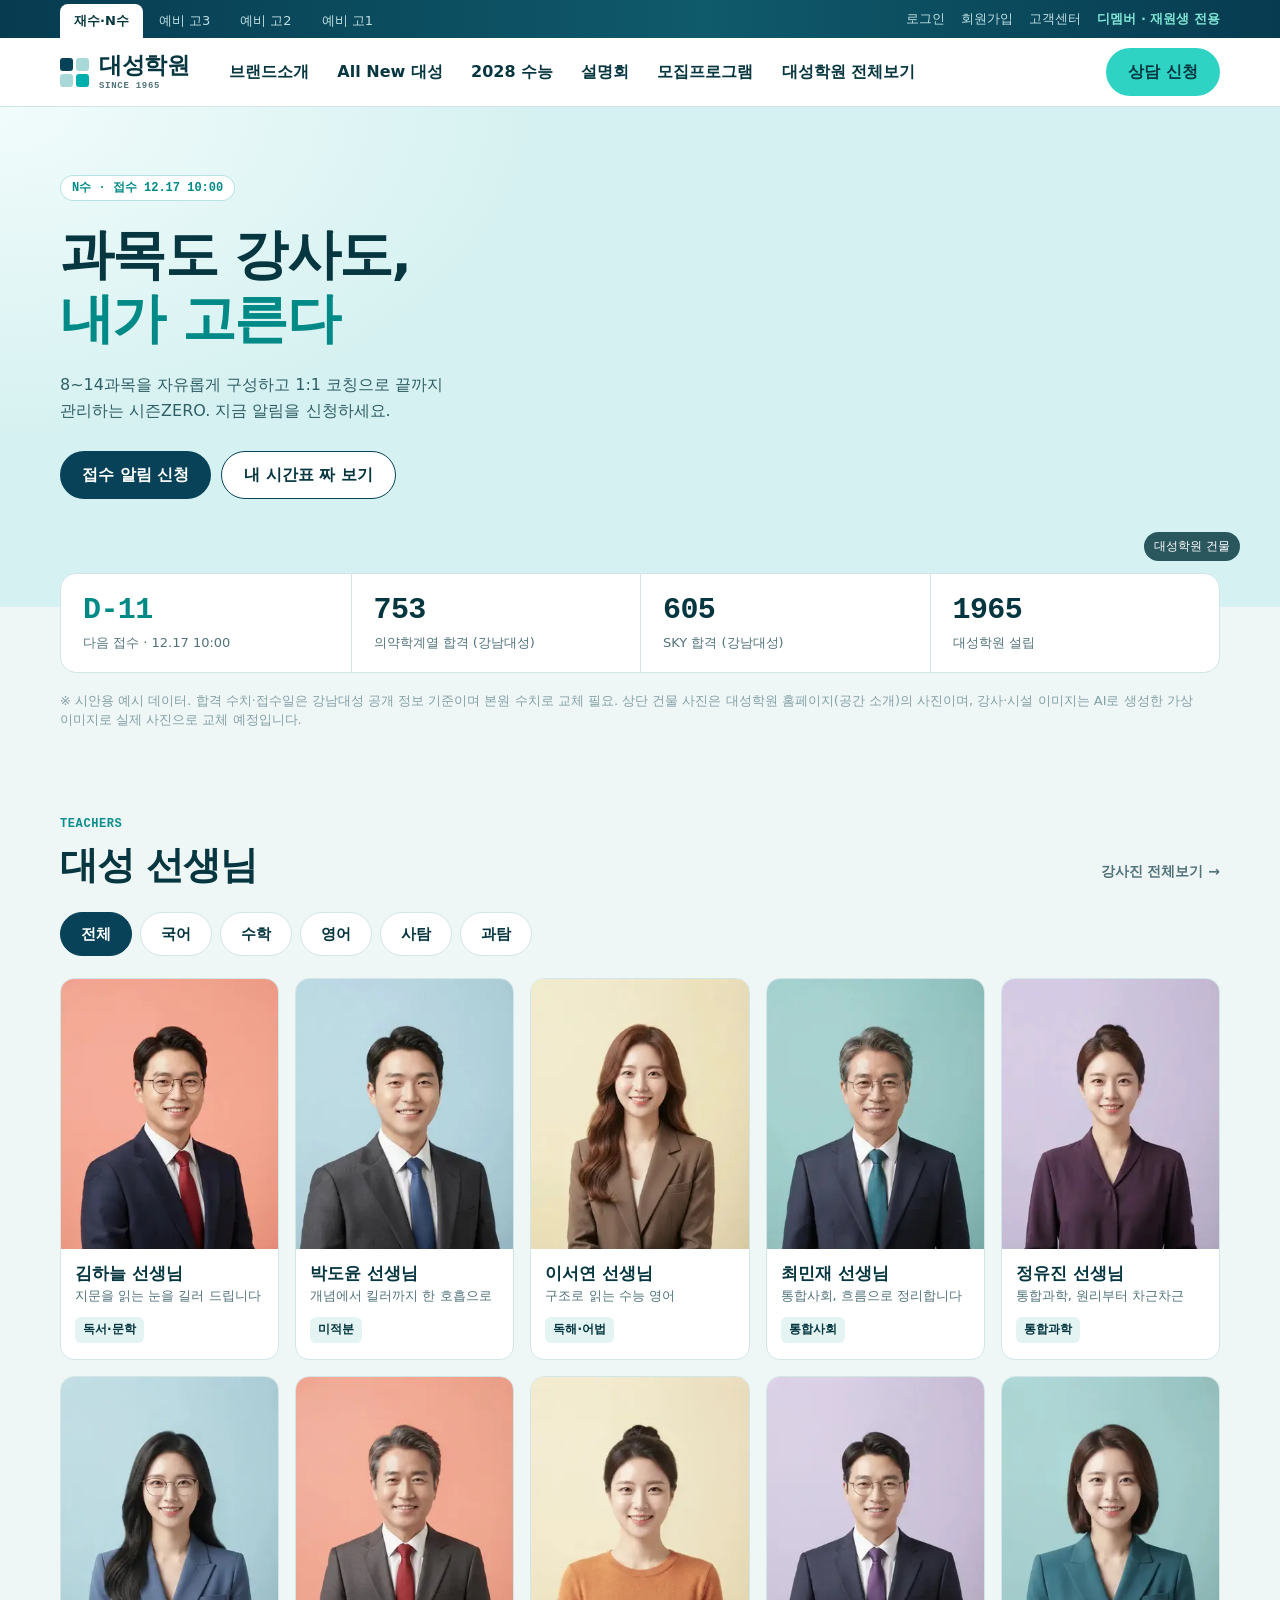
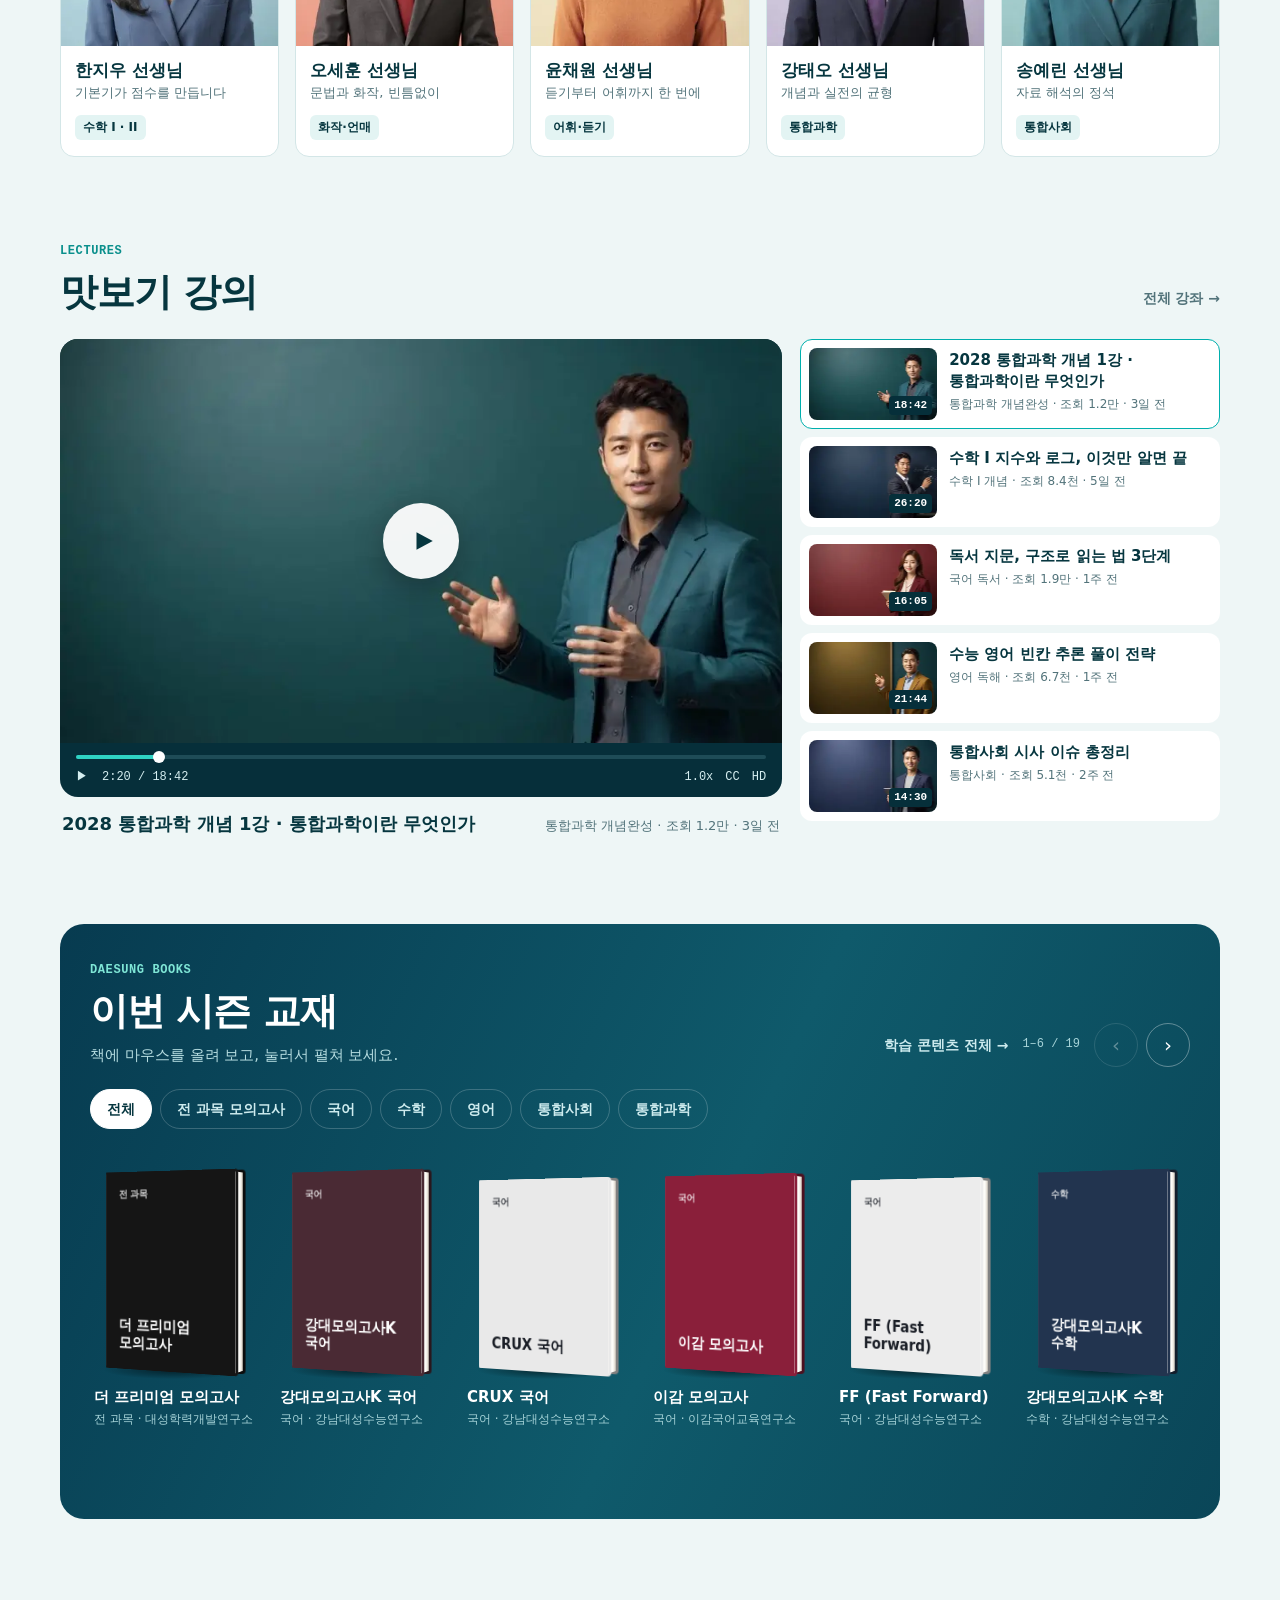
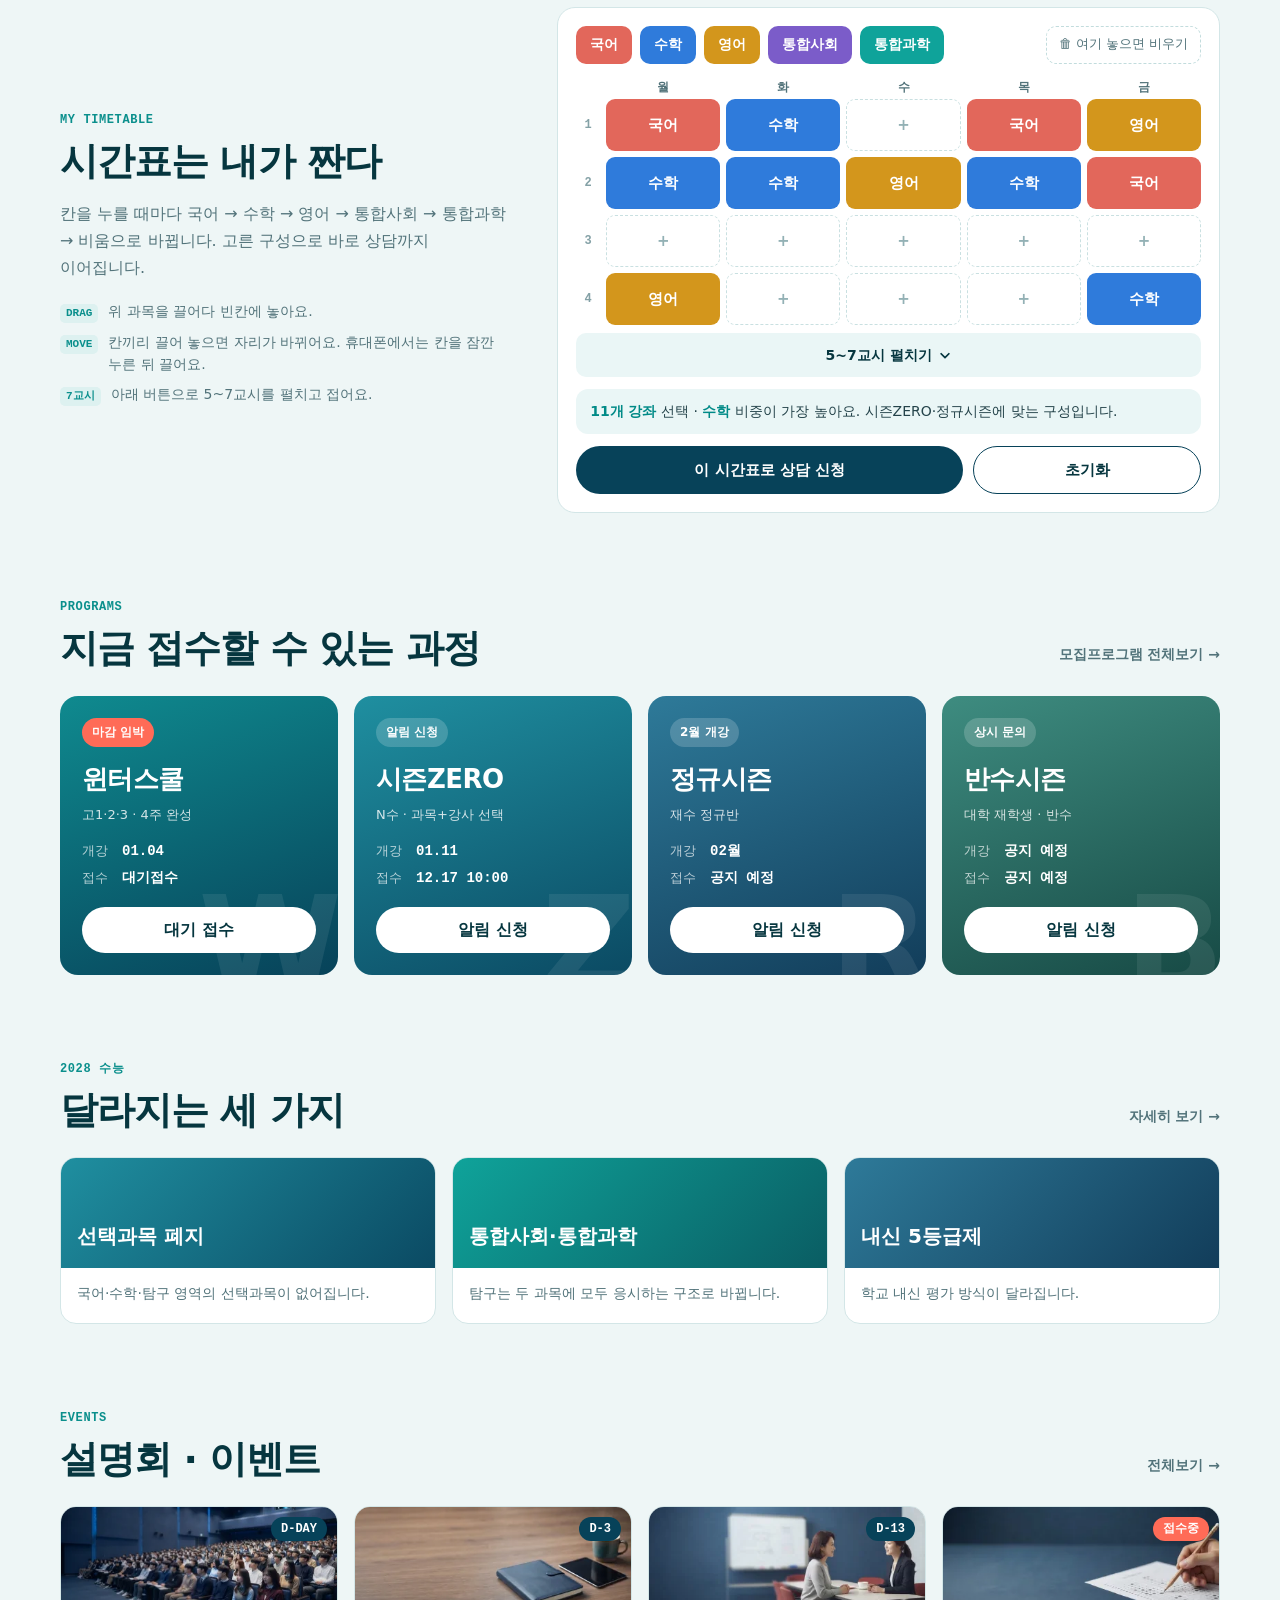
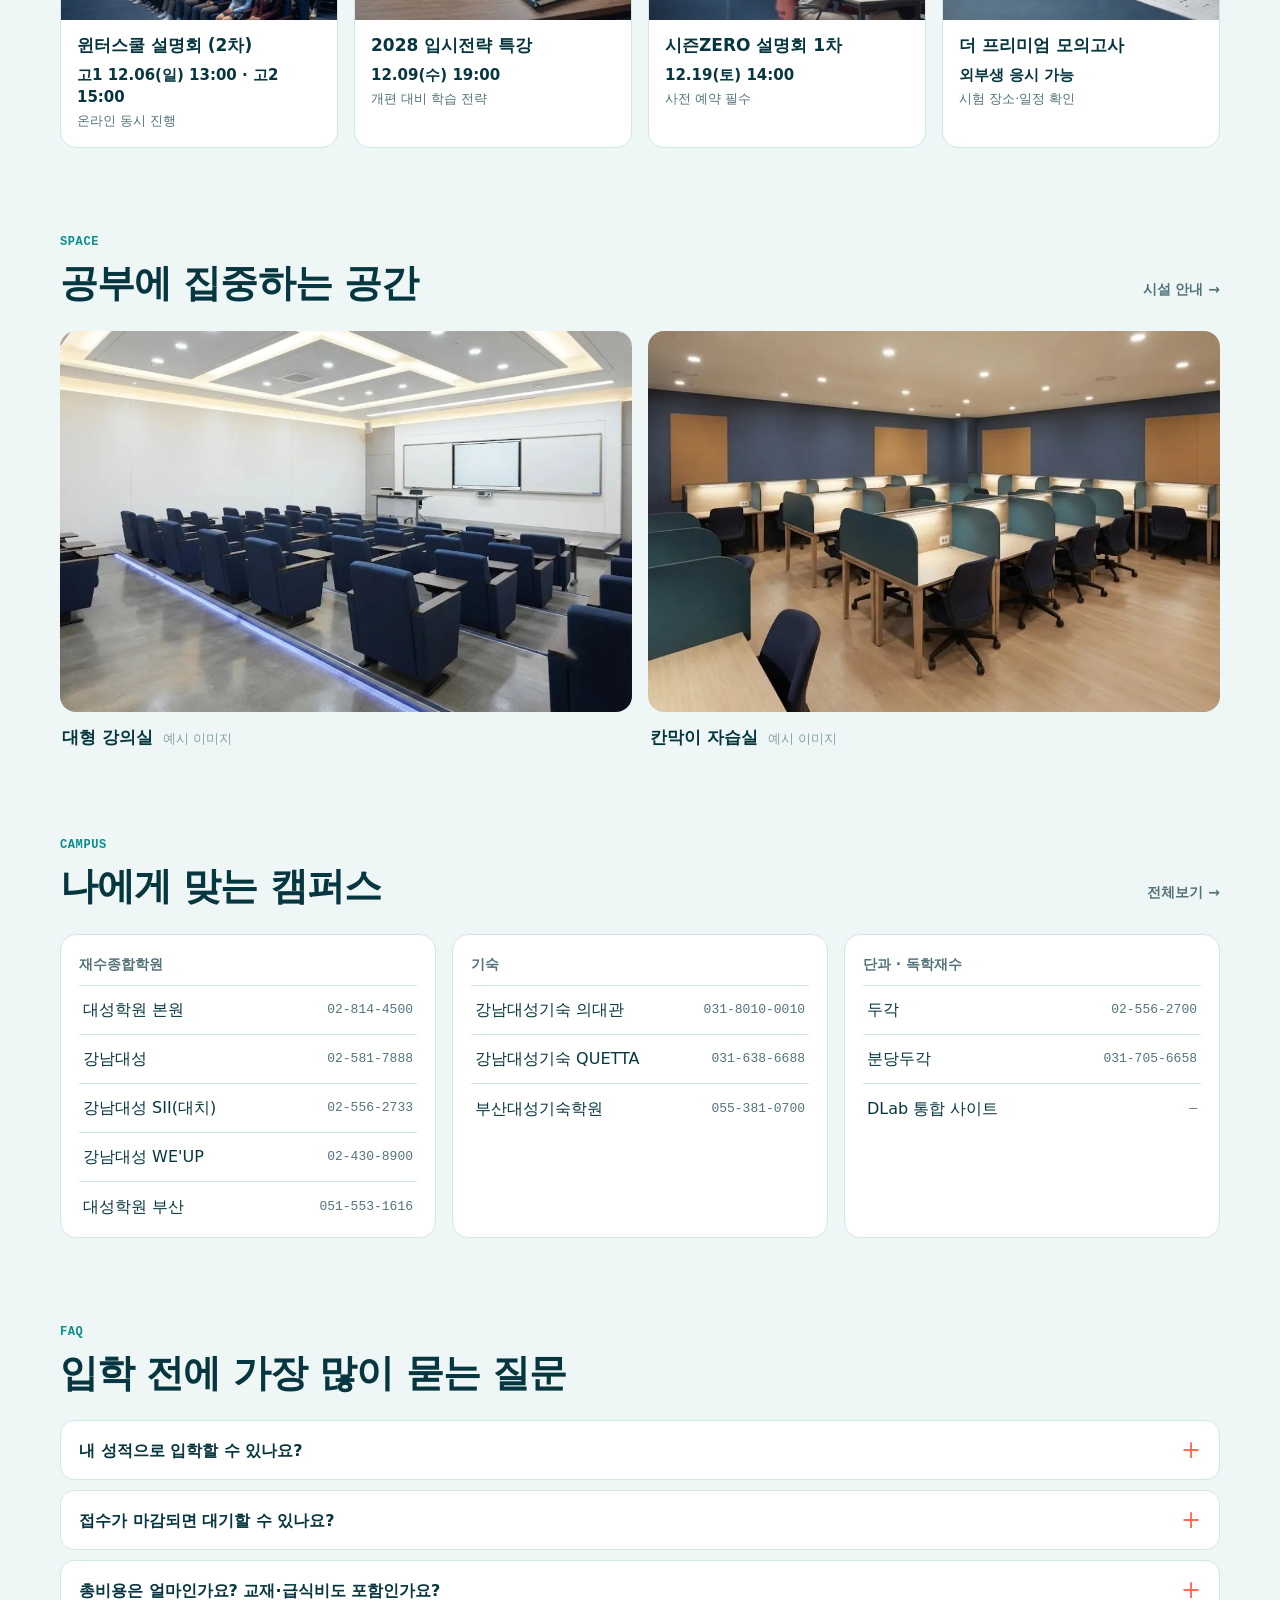
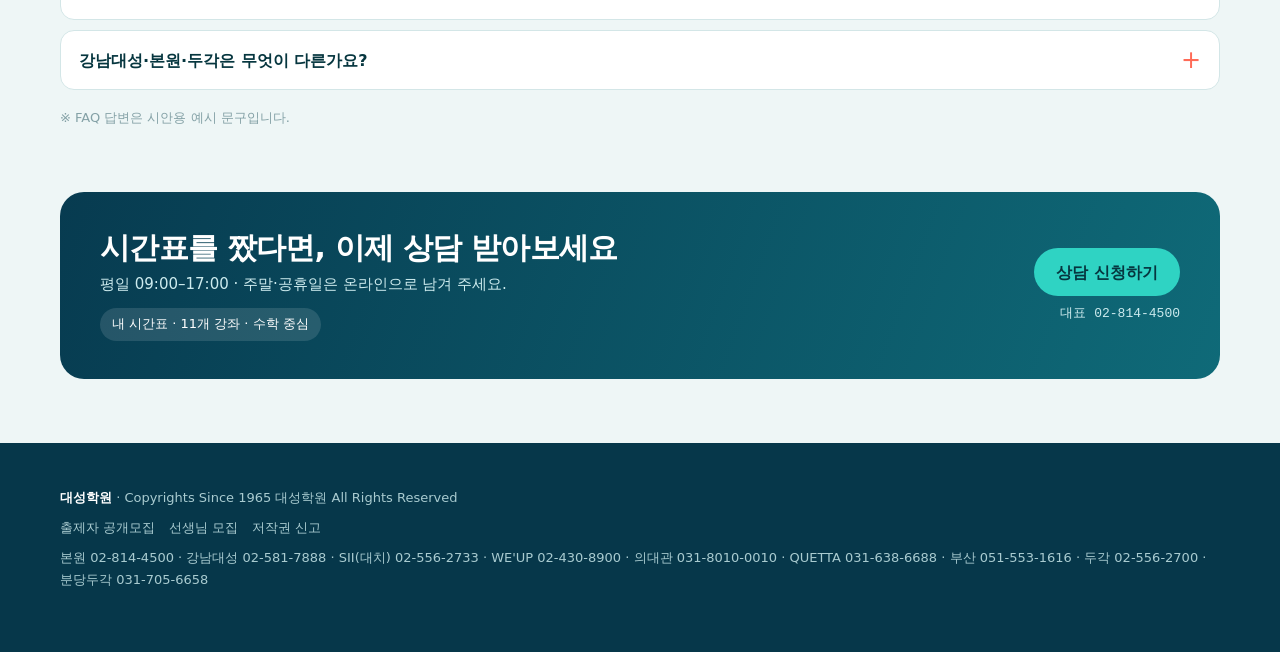
==== commit 969da3e6: "하위 페이지 9개 추가, 이벤트 이미지 교체, 메뉴 연결 - 하위 페이지: 브랜드소개, 학습 콘텐츠, 강사진, 공간, 2028 수능, 설명회, 모집프로그램, 대성학원 전체보기, 상" ====
--- a/index.html
+++ b/index.html
@@ -440,6 +440,7 @@
 @media (max-width:360px){.tb-tabs a{padding:0 10px}.tb-tabs{gap:0}}
 @media (prefers-reduced-motion:reduce){*,*::before,*::after{transition-duration:.01ms!important;animation-duration:.01ms!important;scroll-behavior:auto!important}}
 </style>
+<link rel="stylesheet" href="assets/sub.css">
 </head>
 <body>
 <div class="topbar">
@@ -447,21 +448,21 @@
   <nav class="tb-tabs" aria-label="대상">
    <a href="#" aria-current="page">재수·N수</a><a href="#">예비 고3</a><a href="#">예비 고2</a><a href="#">예비 고1</a>
   </nav>
-  <div class="tb-util"><a href="#">로그인</a><a href="#">회원가입</a><a href="#">고객센터</a><a href="https://dmember.dshw.co.kr" class="dm">디멤버 · 재원생 전용</a></div>
+  <div class="tb-util"><a href="#">로그인</a><a href="#">회원가입</a><a href="consult.html">고객센터</a><a href="https://dmember.dshw.co.kr" class="dm">디멤버 · 재원생 전용</a></div>
  </div>
 </div>
 <header class="hdr">
  <div class="wrap">
   <a href="#top" class="logo" aria-label="대성학원 홈"><span class="logo-mark" aria-hidden="true"><i></i><i></i><i></i><i></i></span><span><b>대성학원</b><small>SINCE 1965</small></span></a>
-  <nav class="gnb" aria-label="주 메뉴"><a href="#teachers">브랜드소개</a><a href="#lectures">All New 대성</a><a href="#change">2028 수능</a><a href="#events">설명회</a><a href="#programs">모집프로그램</a><a href="#campus">대성학원 전체보기</a></nav>
-  <div class="hdr-r"><a href="#consult" class="btn btn-y">상담 신청</a><button class="menu-btn" id="menuBtn" aria-label="메뉴 열기" aria-expanded="false" aria-controls="drawer"><span></span></button></div>
+  <nav class="gnb" aria-label="주 메뉴"><a href="brand.html">브랜드소개</a><span class="has"><a href="contents.html">All New 대성</a><div class="dd"><div><a href="contents.html">학습 콘텐츠</a><a href="teachers.html">강사진</a><a href="space.html">공간</a></div></div></span><a href="suneung-2028.html">2028 수능</a><a href="seminar.html">설명회</a><span class="has"><a href="programs.html">모집프로그램</a><div class="dd"><div><a href="programs.html#winter">윈터스쿨</a><a href="programs.html#zero">시즌ZERO</a><a href="programs.html#regular">정규시즌</a><a href="programs.html#banso">반수시즌</a></div></div></span><a href="campus.html">대성학원 전체보기</a></nav>
+  <div class="hdr-r"><a href="consult.html" class="btn btn-y">상담 신청</a><button class="menu-btn" id="menuBtn" aria-label="메뉴 열기" aria-expanded="false" aria-controls="drawer"><span></span></button></div>
  </div>
 </header>
 <div class="drawer" id="drawer" role="dialog" aria-modal="true" aria-label="전체 메뉴">
  <div class="drawer-top"><span class="logo"><span class="logo-mark" aria-hidden="true"><i></i><i></i><i></i><i></i></span><span><b>대성학원</b></span></span><button class="x-btn" id="drawerClose" aria-label="메뉴 닫기">×</button></div>
- <nav><a href="#teachers">브랜드소개</a><a href="#lectures">All New 대성</a><a href="#change">2028 수능</a><a href="#events">설명회</a><a href="#programs">모집프로그램</a><a href="#campus">대성학원 전체보기</a></nav>
- <div class="util"><a href="#">로그인</a><a href="#">회원가입</a><a href="#">고객센터</a><a href="https://dmember.dshw.co.kr" class="dm">디멤버 · 재원생 전용</a></div>
- <a href="#consult" class="btn btn-y" style="width:100%">상담 신청</a>
+ <nav><a href="brand.html">브랜드소개</a><a href="contents.html">All New 대성</a><a href="contents.html" class="sb">학습 콘텐츠</a><a href="teachers.html" class="sb">강사진</a><a href="space.html" class="sb">공간</a><a href="suneung-2028.html">2028 수능</a><a href="seminar.html">설명회</a><a href="programs.html">모집프로그램</a><a href="programs.html#winter" class="sb">윈터스쿨</a><a href="programs.html#zero" class="sb">시즌ZERO</a><a href="programs.html#regular" class="sb">정규시즌</a><a href="programs.html#banso" class="sb">반수시즌</a><a href="campus.html">대성학원 전체보기</a></nav>
+ <div class="util"><a href="#">로그인</a><a href="#">회원가입</a><a href="consult.html">고객센터</a><a href="https://dmember.dshw.co.kr" class="dm">디멤버 · 재원생 전용</a></div>
+ <a href="consult.html" class="btn btn-y" style="width:100%">상담 신청</a>
 </div>
 
 <main id="top">
@@ -487,7 +488,7 @@
 
 <section class="sec" id="teachers">
  <div class="wrap">
-  <div class="sec-head"><div><span class="eyebrow">TEACHERS</span><h2>대성 선생님</h2></div><a href="#" class="more">강사진 전체보기 →</a></div>
+  <div class="sec-head"><div><span class="eyebrow">TEACHERS</span><h2>대성 선생님</h2></div><a href="teachers.html" class="more">강사진 전체보기 →</a></div>
   <div class="chips" role="group" aria-label="과목 선택" id="tChips">
    <button class="chip" aria-pressed="true" data-f="all">전체</button><button class="chip" aria-pressed="false" data-f="kor">국어</button><button class="chip" aria-pressed="false" data-f="math">수학</button><button class="chip" aria-pressed="false" data-f="eng">영어</button><button class="chip" aria-pressed="false" data-f="soc">사탐</button><button class="chip" aria-pressed="false" data-f="sci">과탐</button>
   </div>
@@ -570,19 +571,19 @@
 
 <section class="sec" id="programs">
  <div class="wrap">
-  <div class="sec-head"><div><span class="eyebrow">PROGRAMS</span><h2>지금 접수할 수 있는 과정</h2></div></div>
+  <div class="sec-head"><div><span class="eyebrow">PROGRAMS</span><h2>지금 접수할 수 있는 과정</h2></div><a href="programs.html" class="more">모집프로그램 전체보기 →</a></div>
   <div class="pgrid">
-   <article class="pcard" style="--c1:#0F8A8F;--c2:#074259"><span class="badge hot">마감 임박</span><h3>윈터스쿨</h3><p class="sub">고1·2·3 · 4주 완성</p><dl><dt>개강</dt><dd>01.04</dd><dt>접수</dt><dd>대기접수</dd></dl><a href="#consult" class="btn">대기 접수</a><span class="big" aria-hidden="true">W</span></article>
-   <article class="pcard" style="--c1:#1F8FA0;--c2:#0B4A63"><span class="badge">알림 신청</span><h3>시즌ZERO</h3><p class="sub">N수 · 과목+강사 선택</p><dl><dt>개강</dt><dd>01.11</dd><dt>접수</dt><dd>12.17 10:00</dd></dl><a href="#consult" class="btn">알림 신청</a><span class="big" aria-hidden="true">Z</span></article>
-   <article class="pcard" style="--c1:#2E7A99;--c2:#123D5A"><span class="badge">2월 개강</span><h3>정규시즌</h3><p class="sub">재수 정규반</p><dl><dt>개강</dt><dd>02월</dd><dt>접수</dt><dd>공지 예정</dd></dl><a href="#consult" class="btn">알림 신청</a><span class="big" aria-hidden="true">R</span></article>
-   <article class="pcard" style="--c1:#3E8C80;--c2:#174A45"><span class="badge">상시 문의</span><h3>반수시즌</h3><p class="sub">대학 재학생 · 반수</p><dl><dt>개강</dt><dd>공지 예정</dd><dt>접수</dt><dd>공지 예정</dd></dl><a href="#consult" class="btn">알림 신청</a><span class="big" aria-hidden="true">B</span></article>
+   <article class="pcard" style="--c1:#0F8A8F;--c2:#074259"><span class="badge hot">마감 임박</span><h3>윈터스쿨</h3><p class="sub">고1·2·3 · 4주 완성</p><dl><dt>개강</dt><dd>01.04</dd><dt>접수</dt><dd>대기접수</dd></dl><a href="consult.html?p=winter" class="btn">대기 접수</a><span class="big" aria-hidden="true">W</span></article>
+   <article class="pcard" style="--c1:#1F8FA0;--c2:#0B4A63"><span class="badge">알림 신청</span><h3>시즌ZERO</h3><p class="sub">N수 · 과목+강사 선택</p><dl><dt>개강</dt><dd>01.11</dd><dt>접수</dt><dd>12.17 10:00</dd></dl><a href="consult.html?p=zero" class="btn">알림 신청</a><span class="big" aria-hidden="true">Z</span></article>
+   <article class="pcard" style="--c1:#2E7A99;--c2:#123D5A"><span class="badge">2월 개강</span><h3>정규시즌</h3><p class="sub">재수 정규반</p><dl><dt>개강</dt><dd>02월</dd><dt>접수</dt><dd>공지 예정</dd></dl><a href="consult.html?p=regular" class="btn">알림 신청</a><span class="big" aria-hidden="true">R</span></article>
+   <article class="pcard" style="--c1:#3E8C80;--c2:#174A45"><span class="badge">상시 문의</span><h3>반수시즌</h3><p class="sub">대학 재학생 · 반수</p><dl><dt>개강</dt><dd>공지 예정</dd><dt>접수</dt><dd>공지 예정</dd></dl><a href="consult.html?p=banso" class="btn">알림 신청</a><span class="big" aria-hidden="true">B</span></article>
   </div>
  </div>
 </section>
 
 <section class="sec" id="change">
  <div class="wrap">
-  <div class="sec-head"><div><span class="eyebrow">2028 수능</span><h2>달라지는 세 가지</h2></div></div>
+  <div class="sec-head"><div><span class="eyebrow">2028 수능</span><h2>달라지는 세 가지</h2></div><a href="suneung-2028.html" class="more">자세히 보기 →</a></div>
   <div class="cgrid">
    <article class="ccard"><div class="ch" style="--c1:#1F8FA0;--c2:#0B4A63">선택과목 폐지</div><p>국어·수학·탐구 영역의 선택과목이 없어집니다.</p></article>
    <article class="ccard"><div class="ch" style="--c1:#0FA39A;--c2:#0A5D63">통합사회·통합과학</div><p>탐구는 두 과목에 모두 응시하는 구조로 바뀝니다.</p></article>
@@ -593,19 +594,19 @@
 
 <section class="sec" id="events">
  <div class="wrap">
-  <div class="sec-head"><div><span class="eyebrow">EVENTS</span><h2>설명회 · 이벤트</h2></div><a href="#" class="more">전체보기 →</a></div>
+  <div class="sec-head"><div><span class="eyebrow">EVENTS</span><h2>설명회 · 이벤트</h2></div><a href="seminar.html" class="more">전체보기 →</a></div>
   <div class="egrid">
-   <a href="#consult" class="ecard"><div class="em"><img src="assets/e1-600.webp" srcset="assets/e1-400.webp 400w, assets/e1-600.webp 600w" sizes="(max-width:600px) 116px, (max-width:1100px) 50vw, 280px" width="600" height="246" alt="설명회장을 가득 채운 학생들" loading="lazy" decoding="async"><span class="dday" data-date="2026-12-06">D-11</span></div><div class="eb"><h3>윈터스쿨 설명회 (2차)</h3><p class="when">고1 12.06(일) 13:00 · 고2 15:00</p><p class="how">온라인 동시 진행</p></div></a>
-   <a href="#consult" class="ecard"><div class="em"><img src="assets/e2-600.webp" srcset="assets/e2-400.webp 400w, assets/e2-600.webp 600w" sizes="(max-width:600px) 116px, (max-width:1100px) 50vw, 280px" width="600" height="246" alt="책상 위의 수첩과 태블릿" loading="lazy" decoding="async"><span class="dday" data-date="2026-12-09">D-14</span></div><div class="eb"><h3>2028 입시전략 특강</h3><p class="when">12.09(수) 19:00</p><p class="how">개편 대비 학습 전략</p></div></a>
-   <a href="#consult" class="ecard"><div class="em"><img src="assets/e3-600.webp" srcset="assets/e3-400.webp 400w, assets/e3-600.webp 600w" sizes="(max-width:600px) 116px, (max-width:1100px) 50vw, 280px" width="600" height="246" alt="상담 중인 두 사람" loading="lazy" decoding="async"><span class="dday" data-date="2026-12-19">D-24</span></div><div class="eb"><h3>시즌ZERO 설명회 1차</h3><p class="when">12.19(토) 14:00</p><p class="how">사전 예약 필수</p></div></a>
-   <a href="#consult" class="ecard"><div class="em"><img src="assets/e4-600.webp" srcset="assets/e4-400.webp 400w, assets/e4-600.webp 600w" sizes="(max-width:600px) 116px, (max-width:1100px) 50vw, 280px" width="600" height="246" alt="시험지에 답을 적는 손" loading="lazy" decoding="async"><span class="dday live">접수중</span></div><div class="eb"><h3>더 프리미엄 모의고사</h3><p class="when">외부생 응시 가능</p><p class="how">시험 장소·일정 확인</p></div></a>
+   <a href="seminar.html#s-winter2" class="ecard"><div class="em"><img src="assets/e1-600.webp" srcset="assets/e1-400.webp 400w, assets/e1-600.webp 600w" sizes="(max-width:600px) 116px, (max-width:1100px) 50vw, 280px" width="600" height="246" alt="설명회장을 가득 채운 학생들" loading="lazy" decoding="async"><span class="dday" data-date="2026-12-06">D-11</span></div><div class="eb"><h3>윈터스쿨 설명회 (2차)</h3><p class="when">고1 12.06(일) 13:00 · 고2 15:00</p><p class="how">온라인 동시 진행</p></div></a>
+   <a href="seminar.html#s-strategy1" class="ecard"><div class="em"><img src="assets/e2-600.webp" srcset="assets/e2-400.webp 400w, assets/e2-600.webp 600w" sizes="(max-width:600px) 116px, (max-width:1100px) 50vw, 280px" width="600" height="246" alt="책상 위의 수첩과 태블릿" loading="lazy" decoding="async"><span class="dday" data-date="2026-12-09">D-14</span></div><div class="eb"><h3>2028 입시전략 특강</h3><p class="when">12.09(수) 19:00</p><p class="how">개편 대비 학습 전략</p></div></a>
+   <a href="seminar.html#s-zero1" class="ecard"><div class="em"><img src="assets/e3-600.webp" srcset="assets/e3-400.webp 400w, assets/e3-600.webp 600w" sizes="(max-width:600px) 116px, (max-width:1100px) 50vw, 280px" width="600" height="246" alt="상담 중인 두 사람" loading="lazy" decoding="async"><span class="dday" data-date="2026-12-19">D-24</span></div><div class="eb"><h3>시즌ZERO 설명회 1차</h3><p class="when">12.19(토) 14:00</p><p class="how">사전 예약 필수</p></div></a>
+   <a href="seminar.html#s-mock" class="ecard"><div class="em"><img src="assets/e4-600.webp" srcset="assets/e4-400.webp 400w, assets/e4-600.webp 600w" sizes="(max-width:600px) 116px, (max-width:1100px) 50vw, 280px" width="600" height="246" alt="시험지에 답을 적는 손" loading="lazy" decoding="async"><span class="dday live">접수중</span></div><div class="eb"><h3>더 프리미엄 모의고사</h3><p class="when">외부생 응시 가능</p><p class="how">시험 장소·일정 확인</p></div></a>
   </div>
  </div>
 </section>
 
 <section class="sec" id="space">
  <div class="wrap">
-  <div class="sec-head"><div><span class="eyebrow">SPACE</span><h2>공부에 집중하는 공간</h2></div><a href="#" class="more">시설 안내 →</a></div>
+  <div class="sec-head"><div><span class="eyebrow">SPACE</span><h2>공부에 집중하는 공간</h2></div><a href="space.html" class="more">시설 안내 →</a></div>
   <div class="sgrid">
    <figure><img src="assets/s1-1000.webp" srcset="assets/s1-560.webp 560w, assets/s1-1000.webp 1000w" sizes="(max-width:600px) 100vw, 580px" width="1000" height="670" alt="계단식 좌석이 놓인 대형 강의실" loading="lazy" decoding="async"><figcaption><b>대형 강의실</b><span>예시 이미지</span></figcaption></figure>
    <figure><img src="assets/s2-1000.webp" srcset="assets/s2-560.webp 560w, assets/s2-1000.webp 1000w" sizes="(max-width:600px) 100vw, 580px" width="1000" height="670" alt="칸막이 책상이 줄지어 놓인 자습실" loading="lazy" decoding="async"><figcaption><b>칸막이 자습실</b><span>예시 이미지</span></figcaption></figure>
@@ -615,7 +616,7 @@
 
 <section class="sec" id="campus">
  <div class="wrap">
-  <div class="sec-head"><div><span class="eyebrow">CAMPUS</span><h2>나에게 맞는 캠퍼스</h2></div></div>
+  <div class="sec-head"><div><span class="eyebrow">CAMPUS</span><h2>나에게 맞는 캠퍼스</h2></div><a href="campus.html" class="more">전체보기 →</a></div>
   <div class="cpgrid">
    <div class="cpcard"><h3>재수종합학원</h3><ul>
     <li><span>대성학원 본원</span><a href="tel:028144500">02-814-4500</a></li>
--- a/assets/sub.css
+++ b/assets/sub.css
@@ -0,0 +1,307 @@
+/* 하위 페이지 공통 스타일 (site.css 위에 얹는다) */
+[hidden]{display:none!important}
+/* 메뉴: 하위 메뉴 드롭다운 */
+.gnb a[aria-current]{color:var(--teald)}
+.gnb .has{position:relative;display:flex;align-items:center}
+.gnb .dd{position:absolute;left:-16px;top:100%;padding-top:14px;min-width:200px;display:none;z-index:60}
+.gnb .dd>div{background:#fff;border:1px solid var(--line);border-radius:14px;padding:8px;box-shadow:0 18px 40px -20px rgba(7,66,89,.5);display:grid}
+.gnb .dd a{padding:10px 12px;border-radius:10px;font-size:15px;font-weight:600}
+.gnb .dd a:hover{background:var(--mint2);color:var(--ink)}
+.gnb .has:hover .dd,.gnb .has:focus-within .dd{display:block}
+.drawer nav a.sb{min-height:48px;padding-left:16px;font-size:16px;font-weight:600;color:var(--text)}
+
+/* 페이지 상단 */
+.phero{background:linear-gradient(115deg,#073B50 0%,#0F5A6B 58%,#13808A);color:#fff;position:relative;overflow:hidden}
+.phero::after{content:attr(data-bg);position:absolute;right:max(16px,3vw);bottom:-44px;font:900 clamp(120px,19vw,240px)/1 var(--sans);color:rgba(255,255,255,.06);pointer-events:none}
+.phero .wrap{padding:40px 0 54px;position:relative;z-index:1}
+.crumb{display:flex;gap:8px;font-size:13px;color:#BFE0E3;margin-bottom:20px;flex-wrap:wrap}
+.crumb a:hover{color:#fff}
+.crumb span::before{content:"›";margin-right:8px;opacity:.6}
+.phero .eyebrow{color:var(--teal)}
+.phero h1{font-size:clamp(30px,4.2vw,50px);line-height:1.15;font-weight:800;letter-spacing:-.03em;margin:0 0 14px}
+.phero p{max-width:640px;color:#D7EEF0;font-size:clamp(15px,1.5vw,17px);line-height:1.7}
+.sec.first{padding-top:56px}
+
+/* 공통 컴포넌트 */
+.ic{width:20px;height:20px;fill:none;stroke:currentColor;stroke-width:2;stroke-linecap:round;stroke-linejoin:round;flex:none}
+.grid2,.grid3,.grid4{display:grid;gap:16px}
+.grid2{grid-template-columns:repeat(2,minmax(0,1fr))}
+.grid3{grid-template-columns:repeat(3,minmax(0,1fr))}
+.grid4{grid-template-columns:repeat(4,minmax(0,1fr))}
+@media(max-width:1000px){.grid4{grid-template-columns:repeat(2,minmax(0,1fr))}}
+@media(max-width:820px){.grid3{grid-template-columns:minmax(0,1fr)}}
+@media(max-width:640px){.grid2,.grid4{grid-template-columns:minmax(0,1fr)}}
+.card{background:#fff;border:1px solid var(--line);border-radius:16px;padding:22px}
+.card h3{font-size:19px;color:var(--ink);margin:14px 0 6px;letter-spacing:-.01em;line-height:1.35}
+.card p{font-size:14.5px;color:var(--muted);line-height:1.7}
+.card .go{display:inline-flex;align-items:center;gap:6px;margin-top:14px;font-size:14px;font-weight:700;color:var(--teald)}
+.card .go:hover{color:var(--ink)}
+a.card{display:block;transition:transform .2s,box-shadow .2s}
+a.card:hover{transform:translateY(-3px);box-shadow:0 14px 30px -18px rgba(7,66,89,.45)}
+.ico{width:46px;height:46px;border-radius:14px;background:var(--mint);color:var(--teald);display:grid;place-items:center}
+.ico .ic{width:22px;height:22px}
+.lead-p{font-size:17px;line-height:1.75;color:var(--text);max-width:720px}
+.kpis{display:grid;grid-template-columns:repeat(4,minmax(0,1fr));background:#fff;border:1px solid var(--line);border-radius:18px;overflow:hidden}
+.kpi{padding:22px 24px;border-right:1px solid var(--line)}
+.kpi:last-child{border:0}
+.kpi b{display:block;font:800 clamp(28px,3.2vw,42px)/1.1 var(--mono);color:var(--ink);letter-spacing:-.03em}
+.kpi span{display:block;margin-top:6px;font-size:13px;color:var(--muted)}
+@media(max-width:760px){.kpis{grid-template-columns:repeat(2,minmax(0,1fr))}.kpi:nth-child(2){border-right:0}.kpi:nth-child(-n+2){border-bottom:1px solid var(--line)}}
+.note{margin-top:18px;font-size:13px;color:var(--faint)}
+.b2{display:inline-block;font-size:12px;font-weight:700;border-radius:999px;padding:4px 10px;background:var(--mint);color:var(--teald);white-space:nowrap}
+.b2.hot{background:#FFE6E1;color:#C4402D}
+.b2.gray{background:#EAEFF0;color:var(--muted)}
+.b2.navy{background:var(--navy);color:#fff}
+.empty{padding:40px 16px;text-align:center;color:var(--muted);background:#fff;border:1px dashed var(--line);border-radius:16px}
+
+/* 탭 */
+.tabs{display:flex;gap:8px;overflow-x:auto;scrollbar-width:none;padding:2px;margin:-2px -2px 22px}
+.tabs::-webkit-scrollbar{display:none}
+.tab{flex:none;height:46px;padding:0 20px;border-radius:999px;background:#fff;border:1px solid var(--line);font-weight:700;font-size:15px;color:var(--ink);white-space:nowrap;transition:background-color .15s}
+.tab:hover{background:var(--mint2)}
+.tab[aria-selected=true]{background:var(--navy);color:#fff;border-color:var(--navy)}
+.panel[hidden]{display:none}
+
+/* 검색 */
+.search{position:relative;max-width:360px;flex:1 1 220px}
+.search input{width:100%;height:46px;border-radius:999px;border:1px solid var(--line);padding:0 18px 0 44px;font:inherit;font-size:15px;background:#fff;color:var(--ink)}
+.search svg{position:absolute;left:16px;top:13px;color:var(--faint)}
+.bar-row{display:flex;gap:12px 16px;align-items:center;justify-content:space-between;flex-wrap:wrap;margin-bottom:6px}
+
+/* 목록 행 */
+.rl{display:grid;gap:12px}
+.rl-item{display:grid;grid-template-columns:200px minmax(0,1fr) auto;gap:20px;align-items:center;background:#fff;border:1px solid var(--line);border-radius:16px;overflow:hidden;transition:box-shadow .2s}
+.rl-item:hover{box-shadow:0 14px 30px -20px rgba(7,66,89,.5)}
+.rl-img{position:relative;align-self:stretch;min-height:104px;background:#DCEDEE}
+.rl-img img{position:absolute;inset:0;width:100%;height:100%;object-fit:cover}
+.rl-img .dday{position:absolute;left:10px;top:10px;right:auto}
+.rl-body{padding:16px 0}
+.rl-body h3{font-size:18px;color:var(--ink);line-height:1.35;margin-bottom:6px}
+.rl-body .when{font-size:15px;font-weight:700;color:var(--ink)}
+.rl-body .how{font-size:13px;color:var(--muted);margin-top:2px}
+.rl-act{padding:16px 20px 16px 0;display:flex;gap:8px;align-items:center}
+.rl-act .btn{height:44px;font-size:15px;padding:0 18px}
+@media(max-width:760px){.rl-item{grid-template-columns:116px minmax(0,1fr);gap:0 14px}.rl-body{padding:12px 12px 4px 0}.rl-act{grid-column:1/-1;padding:0 14px 14px}.rl-act .btn{flex:1}.rl-img{min-height:120px}}
+.dday.end{background:#8CA3A8}
+
+/* 타임라인 */
+.tl{list-style:none;margin:0;padding:0;display:grid;gap:0}
+.tl li{display:grid;grid-template-columns:96px minmax(0,1fr);gap:16px;padding:14px 0;border-bottom:1px solid var(--line);align-items:baseline}
+.tl li:last-child{border-bottom:0}
+.tl .d{font:700 15px var(--mono);color:var(--teald)}
+.tl h4{font-size:16px;color:var(--ink);margin:0 0 2px}
+.tl p{font-size:14px;color:var(--muted);margin:0}
+.tl li[hidden]{display:none}
+
+/* 표 */
+.tbl-wrap{overflow-x:auto;background:#fff;border:1px solid var(--line);border-radius:16px}
+.tbl{width:100%;border-collapse:collapse;font-size:15px;min-width:560px}
+.tbl th,.tbl td{padding:14px 16px;text-align:left;border-bottom:1px solid var(--line);vertical-align:top}
+.tbl thead th{background:var(--mint2);color:var(--ink);font-size:13px;letter-spacing:.02em}
+.tbl tbody tr:last-child td{border-bottom:0}
+.tbl td:first-child,.tbl th:first-child{font-weight:700;color:var(--ink);white-space:nowrap}
+.tbl .new{color:var(--teald);font-weight:700}
+
+/* 폼 */
+.form{display:grid;gap:18px}
+.fld{display:grid;gap:8px}
+.fld>label,.fld>legend{font-size:14px;font-weight:700;color:var(--ink);padding:0}
+.fld input[type=text],.fld input[type=tel],.fld select,.fld textarea{width:100%;height:52px;border-radius:12px;border:1.5px solid var(--line);padding:0 16px;font:inherit;font-size:16px;background:#fff;color:var(--ink);transition:border-color .15s}
+.fld textarea{height:auto;min-height:110px;padding:14px 16px;resize:vertical}
+.fld input:focus,.fld select:focus,.fld textarea:focus{border-color:var(--tealx);outline:0}
+.fld .err{font-size:13px;color:#C4402D;min-height:0}
+.fld.bad input,.fld.bad select{border-color:#E2675B}
+fieldset.fld{border:0;margin:0;padding:0;min-width:0}
+.pills{display:flex;flex-wrap:wrap;gap:8px}
+.pills input{position:absolute;opacity:0;width:1px;height:1px}
+.pills label{display:inline-flex;align-items:center;height:44px;padding:0 18px;border-radius:999px;background:#fff;border:1.5px solid var(--line);font-weight:700;font-size:15px;color:var(--ink);cursor:pointer;transition:background-color .15s}
+.pills label:hover{background:var(--mint2)}
+.pills input:checked+label{background:var(--navy);color:#fff;border-color:var(--navy)}
+.pills input:focus-visible+label{outline:3px solid var(--accent);outline-offset:2px}
+.chk{display:flex;gap:12px;align-items:flex-start;font-size:14px;color:var(--text);line-height:1.55}
+.chk input{width:22px;height:22px;accent-color:var(--tealx);flex:none;margin-top:1px}
+.row2{display:grid;grid-template-columns:repeat(2,minmax(0,1fr));gap:16px}
+@media(max-width:640px){.row2{grid-template-columns:minmax(0,1fr)}}
+
+/* 모달 / 라이트박스 */
+.modal{position:fixed;inset:0;z-index:200;display:grid;place-items:center;padding:16px;opacity:0;transition:opacity .2s}
+.modal.on{opacity:1}
+.m-bg{position:absolute;inset:0;background:rgba(6,47,58,.62)}
+.m-box{position:relative;background:#fff;border-radius:22px;width:min(560px,100%);max-height:calc(100dvh - 32px);overflow:auto;padding:28px;box-shadow:0 30px 80px -30px rgba(0,0,0,.6);transform:translateY(10px);transition:transform .2s}
+.modal.on .m-box{transform:none}
+.m-x{position:absolute;right:12px;top:12px;width:44px;height:44px;border-radius:50%;display:grid;place-items:center;color:var(--ink);z-index:2}
+.m-x:hover{background:var(--mint2)}
+.m-box h2{font-size:24px;color:var(--ink);margin-bottom:6px;padding-right:40px;letter-spacing:-.02em}
+.m-box .sub{font-size:14px;color:var(--muted);margin-bottom:18px}
+.modal.lb .m-box{width:min(1100px,100%);padding:0;background:#06222B;border-radius:18px}
+.modal.lb img{width:100%;max-height:calc(100dvh - 120px);object-fit:contain;border-radius:18px 18px 0 0}
+.modal.lb .cap{padding:14px 20px 18px;color:#D7EEF0;font-size:15px}
+.modal.lb .m-x{color:#fff;background:rgba(0,0,0,.35)}
+
+/* 선생님 */
+button.tcard{display:block;width:100%;text-align:left;cursor:pointer;font:inherit;color:inherit;padding:0}
+.tcard .sbj{position:absolute;left:10px;top:10px;font-size:12px;font-weight:700;color:#fff;padding:4px 10px;border-radius:999px;background:var(--sc,var(--navy))}
+.tcard .ph{position:relative}
+.t-modal{display:grid;grid-template-columns:200px minmax(0,1fr);gap:22px;align-items:start}
+.t-modal img{width:100%;aspect-ratio:640/794;object-fit:cover;border-radius:14px;background:#DCEDEE}
+.t-modal ul{margin:12px 0 0;padding:0;list-style:none;display:grid;gap:8px;font-size:14.5px;color:var(--text)}
+.t-modal li{display:flex;gap:8px;align-items:flex-start}
+.t-modal li .ic{color:var(--tealx);margin-top:3px;width:16px;height:16px}
+.t-modal .acts{display:flex;gap:8px;margin-top:20px;flex-wrap:wrap}
+@media(max-width:560px){.t-modal{grid-template-columns:minmax(0,1fr)}.t-modal img{max-width:200px}}
+
+/* 영상 강의 목록 */
+.vlist{display:grid;grid-template-columns:repeat(3,minmax(0,1fr));gap:16px}
+@media(max-width:900px){.vlist{grid-template-columns:repeat(2,minmax(0,1fr))}}
+@media(max-width:560px){.vlist{grid-template-columns:minmax(0,1fr)}}
+.vcard{background:#fff;border:1px solid var(--line);border-radius:16px;overflow:hidden;text-align:left;display:block;width:100%;transition:transform .2s,box-shadow .2s;cursor:pointer}
+.vcard:hover{transform:translateY(-3px);box-shadow:0 14px 30px -18px rgba(7,66,89,.45)}
+.vcard .th{position:relative;aspect-ratio:16/9;background:#06222B}
+.vcard .th img{width:100%;height:100%;object-fit:cover}
+.vcard .th::after{content:"";position:absolute;inset:0;margin:auto;width:46px;height:46px;border-radius:50%;background:rgba(255,255,255,.92) url("data:image/svg+xml,%3Csvg xmlns='http://www.w3.org/2000/svg' viewBox='0 0 24 24'%3E%3Cpath d='M9 6l10 6-10 6z' fill='%23074259'/%3E%3C/svg%3E") center/22px no-repeat}
+.vcard .th em{position:absolute;right:8px;bottom:8px;font:700 11px var(--mono);background:rgba(0,0,0,.7);color:#fff;border-radius:4px;padding:2px 6px;font-style:normal}
+.vcard .vb{padding:12px 14px 16px}
+.vcard h3{font-size:16px;color:var(--ink);line-height:1.4;margin-bottom:4px}
+.vcard p{font-size:13px;color:var(--muted)}
+
+/* 퀴즈 */
+.quiz{background:#fff;border:1px solid var(--line);border-radius:22px;padding:clamp(20px,3vw,32px)}
+.quiz .step{font:700 12px var(--mono);color:var(--eyebrow);letter-spacing:.05em}
+.quiz h3{font-size:clamp(20px,2.2vw,26px);color:var(--ink);margin:8px 0 18px;letter-spacing:-.02em}
+.opts{display:grid;grid-template-columns:repeat(auto-fit,minmax(170px,1fr));gap:10px}
+.opt{min-height:60px;padding:12px 16px;border-radius:14px;border:1.5px solid var(--line);background:#fff;font-weight:700;color:var(--ink);text-align:left;transition:background-color .15s,border-color .15s}
+.opt:hover{background:var(--mint2);border-color:var(--tealx)}
+.qprog{height:6px;border-radius:6px;background:var(--mint);margin-bottom:20px;overflow:hidden}
+.qprog i{display:block;height:100%;background:var(--tealx);width:0;transition:width .3s}
+.qres{display:grid;grid-template-columns:minmax(0,1fr) auto;gap:16px 24px;align-items:center}
+.qres h3{margin:6px 0}
+.qres p{color:var(--muted);font-size:15px}
+.qres .btns{display:flex;gap:8px;flex-wrap:wrap}
+@media(max-width:640px){.qres{grid-template-columns:minmax(0,1fr)}}
+
+/* 모집 과정 상세 */
+.pd{display:grid;grid-template-columns:minmax(0,1.1fr) minmax(0,1fr);gap:16px;align-items:start}
+@media(max-width:900px){.pd{grid-template-columns:minmax(0,1fr)}}
+.pd .hd{border-radius:20px;color:#fff;padding:28px;background:linear-gradient(160deg,var(--c1),var(--c2));position:relative;overflow:hidden;isolation:isolate}
+.pd .hd .big{position:absolute;right:0;bottom:-40px;z-index:-1;font:900 180px/1 var(--sans);color:rgba(255,255,255,.08)}
+.pd .hd h2{font-size:clamp(28px,3.2vw,40px);margin:12px 0 6px;letter-spacing:-.03em}
+.pd .hd p{color:rgba(255,255,255,.88);font-size:15.5px;line-height:1.7}
+.pd .facts{display:grid;grid-template-columns:repeat(2,minmax(0,1fr));gap:10px;margin:22px 0}
+.pd .facts div{background:rgba(255,255,255,.12);border-radius:12px;padding:12px 14px}
+.pd .facts span{display:block;font-size:12px;color:rgba(255,255,255,.72)}
+.pd .facts b{font:700 16px var(--mono)}
+.pd .hd .btns{display:flex;gap:8px;flex-wrap:wrap}
+.pd .hd .btn-w{background:#fff;color:var(--ink)}
+.acc{display:grid;gap:10px}
+.acc details{background:#fff;border:1px solid var(--line);border-radius:14px}
+.acc summary{list-style:none;display:flex;justify-content:space-between;gap:16px;align-items:center;min-height:56px;padding:10px 18px;font-weight:700;color:var(--ink);cursor:pointer}
+.acc summary::-webkit-details-marker{display:none}
+.acc summary::after{content:"+";color:var(--red);font-size:24px;font-weight:500;transition:transform .2s}
+.acc details[open] summary::after{transform:rotate(45deg)}
+.acc .bd{padding:0 18px 18px;color:var(--muted);font-size:15px;line-height:1.7}
+.acc .bd ul{margin:0;padding-left:18px}
+.mchips{display:flex;gap:8px;flex-wrap:wrap;margin-bottom:12px}
+.mchips button{height:40px;padding:0 16px;border-radius:999px;background:#fff;border:1px solid var(--line);font-weight:700;font-size:14px}
+.mchips button[aria-pressed=true]{background:var(--navy);color:#fff;border-color:var(--navy)}
+
+/* 캠퍼스 */
+.cp2{display:grid;grid-template-columns:repeat(3,minmax(0,1fr));gap:16px}
+@media(max-width:1000px){.cp2{grid-template-columns:repeat(2,minmax(0,1fr))}}
+@media(max-width:640px){.cp2{grid-template-columns:minmax(0,1fr)}}
+.cp2 article{background:#fff;border:1px solid var(--line);border-radius:16px;padding:20px;display:flex;flex-direction:column;gap:6px}
+.cp2 .tags{display:flex;gap:6px;flex-wrap:wrap}
+.cp2 h3{font-size:19px;color:var(--ink);margin:8px 0 0}
+.cp2 p{font-size:14px;color:var(--muted);line-height:1.6}
+.cp2 .tel{font:700 18px var(--mono);color:var(--ink);margin-top:8px}
+.cp2 .acts{display:flex;gap:8px;margin-top:auto;padding-top:14px;flex-wrap:wrap}
+.cp2 .acts .btn{height:42px;font-size:14px;padding:0 16px}
+.btn-sm{height:42px;font-size:14px;padding:0 16px}
+
+/* 2028 */
+.cmp .tbl td:nth-child(2){color:var(--muted)}
+.who{display:grid;grid-template-columns:minmax(0,1fr) minmax(0,1.2fr);gap:20px;align-items:stretch}
+@media(max-width:860px){.who{grid-template-columns:minmax(0,1fr)}}
+.who .res{background:linear-gradient(150deg,#0F5A6B,#073B50);color:#fff;border-radius:20px;padding:28px}
+.who .res h3{font-size:22px;margin:0 0 8px;letter-spacing:-.02em}
+.who .res p{color:#D7EEF0;font-size:15px;line-height:1.7}
+.who .res ul{margin:14px 0 0;padding:0;list-style:none;display:grid;gap:8px;font-size:15px}
+.who .res li{display:flex;gap:8px}
+.who .res li .ic{color:var(--teal);margin-top:3px}
+.news{background:#fff;border:2px solid var(--tealx);border-radius:14px;padding:22px 26px}
+.news .nh{display:flex;justify-content:space-between;align-items:baseline;margin-bottom:8px}
+.news .nh b{font-size:21px;color:var(--ink)}
+.news .nh a{font-size:14px;color:var(--muted)}
+.news li{display:flex;gap:16px;align-items:center;padding:10px 0;font-size:15.5px;list-style:none}
+.news ul{margin:0;padding:0}
+.news em{font-style:normal;font-weight:800;width:62px;flex:none;color:var(--ink)}
+.news em.o{color:#2F7BDB}
+.news li span{min-width:0;overflow:hidden;text-overflow:ellipsis;white-space:nowrap}
+
+/* 공간 */
+.gal{display:grid;grid-template-columns:repeat(2,minmax(0,1fr));gap:16px}
+@media(max-width:640px){.gal{grid-template-columns:minmax(0,1fr)}}
+.gal button{position:relative;display:block;width:100%;padding:0;border-radius:18px;overflow:hidden;text-align:left;cursor:zoom-in;background:#DCEDEE}
+.gal img{width:100%;aspect-ratio:3/2;object-fit:cover;transition:transform .4s}
+.gal button:hover img{transform:scale(1.03)}
+.gal figcaption,.gal .cp{position:absolute;left:0;right:0;bottom:0;padding:40px 18px 16px;color:#fff;background:linear-gradient(transparent,rgba(3,28,36,.8));display:flex;gap:10px;align-items:baseline;flex-wrap:wrap}
+.gal .cp b{font-size:18px}
+.gal .cp span{font-size:13px;opacity:.8}
+.ph-box{aspect-ratio:3/2;border-radius:18px;background:repeating-linear-gradient(45deg,#E3F1F1,#E3F1F1 12px,#EAF6F6 12px,#EAF6F6 24px);display:grid;place-items:center;text-align:center;color:var(--muted);font-size:14px;padding:16px}
+.ph-box b{display:block;color:var(--ink);font-size:17px;margin-bottom:4px}
+.day{display:grid;gap:0}
+.day li{list-style:none;display:grid;grid-template-columns:110px minmax(0,1fr);gap:16px;padding:13px 0;border-bottom:1px solid var(--line);align-items:baseline}
+.day li:last-child{border:0}
+.day ul{margin:0;padding:0}
+.day .t{font:700 15px var(--mono);color:var(--teald)}
+.day b{color:var(--ink)}
+.day span{display:block;font-size:13.5px;color:var(--muted)}
+
+/* 브랜드 */
+.slg{position:relative;overflow:hidden;border-radius:20px;padding:26px;color:#fff;background:linear-gradient(160deg,var(--c1),var(--c2));min-height:230px;display:flex;flex-direction:column;isolation:isolate}
+.slg .no{font:700 13px var(--mono);opacity:.75}
+.slg h3{font-size:clamp(22px,2.2vw,28px);line-height:1.3;margin:12px 0 8px;letter-spacing:-.025em}
+.slg p{font-size:14.5px;color:rgba(255,255,255,.86);line-height:1.65}
+.slg a{margin-top:auto;padding-top:16px;font-weight:700;font-size:14px;display:inline-flex;gap:6px;align-items:center}
+.net{display:grid;grid-template-columns:minmax(0,1fr) minmax(0,1.3fr);gap:20px}
+@media(max-width:860px){.net{grid-template-columns:minmax(0,1fr)}}
+.net .list{background:#fff;border:1px solid var(--line);border-radius:18px;padding:8px 22px}
+.net .list li{list-style:none;display:flex;justify-content:space-between;gap:12px;padding:13px 0;border-bottom:1px solid var(--line);font-size:16px;color:var(--ink)}
+.net .list li:last-child{border:0}
+.net .list ul{margin:0;padding:0}
+.net .list a{font:13px var(--mono);color:var(--muted)}
+.net .list a:hover{color:var(--ink)}
+.net .info{background:var(--mint);border-radius:18px;padding:26px;display:grid;gap:14px;align-content:start}
+.net .info h3{font-size:22px;color:var(--ink);letter-spacing:-.02em}
+.net .info p{color:var(--text);font-size:15.5px;line-height:1.7}
+
+/* 콘텐츠 */
+.cgr{display:grid;grid-template-columns:repeat(3,minmax(0,1fr));gap:16px}
+@media(max-width:900px){.cgr{grid-template-columns:repeat(2,minmax(0,1fr))}}
+@media(max-width:560px){.cgr{grid-template-columns:minmax(0,1fr)}}
+.cc{background:#fff;border:1px solid var(--line);border-radius:16px;padding:20px;display:flex;flex-direction:column;gap:8px}
+.cc .sj{align-self:flex-start;font-size:12px;font-weight:700;color:#fff;background:var(--sc);border-radius:999px;padding:4px 10px}
+.cc h3{font-size:17px;color:var(--ink);line-height:1.4}
+.cc p{font-size:13.5px;color:var(--muted)}
+.cc .ty{margin-top:auto;font:600 12px var(--mono);color:var(--faint)}
+.cc[hidden]{display:none}
+
+/* 상담 */
+.cform{display:grid;grid-template-columns:minmax(0,1.5fr) minmax(0,1fr);gap:24px;align-items:start}
+@media(max-width:900px){.cform{grid-template-columns:minmax(0,1fr)}}
+.cform .box{background:#fff;border:1px solid var(--line);border-radius:22px;padding:clamp(20px,3vw,34px)}
+.cside{display:grid;gap:14px;position:sticky;top:92px}
+@media(max-width:900px){.cside{position:static}}
+.cside .card h3{margin-top:0}
+.cside .big-tel{font:800 26px var(--mono);color:var(--ink);letter-spacing:-.02em}
+.mytt{display:flex;gap:6px;flex-wrap:wrap;margin-top:10px}
+.mytt i{font-style:normal;font-size:12px;font-weight:700;color:#fff;background:var(--sc);border-radius:999px;padding:4px 10px}
+.done{text-align:center;padding:30px 10px}
+.done .okc{width:64px;height:64px;border-radius:50%;background:var(--mint);color:var(--teald);display:grid;place-items:center;margin:0 auto 16px}
+.done .okc .ic{width:30px;height:30px}
+.done h2{font-size:26px;color:var(--ink);margin-bottom:8px}
+.done p{color:var(--muted);margin-bottom:6px}
+.done .no{font:800 20px var(--mono);color:var(--ink);margin:14px 0 20px}
+.hist li{list-style:none;display:flex;justify-content:space-between;gap:12px;padding:10px 0;border-bottom:1px solid var(--line);font-size:14.5px}
+.hist ul{margin:0;padding:0}
+.hist li:last-child{border:0}
+.hist span{color:var(--muted);font:13px var(--mono);white-space:nowrap}
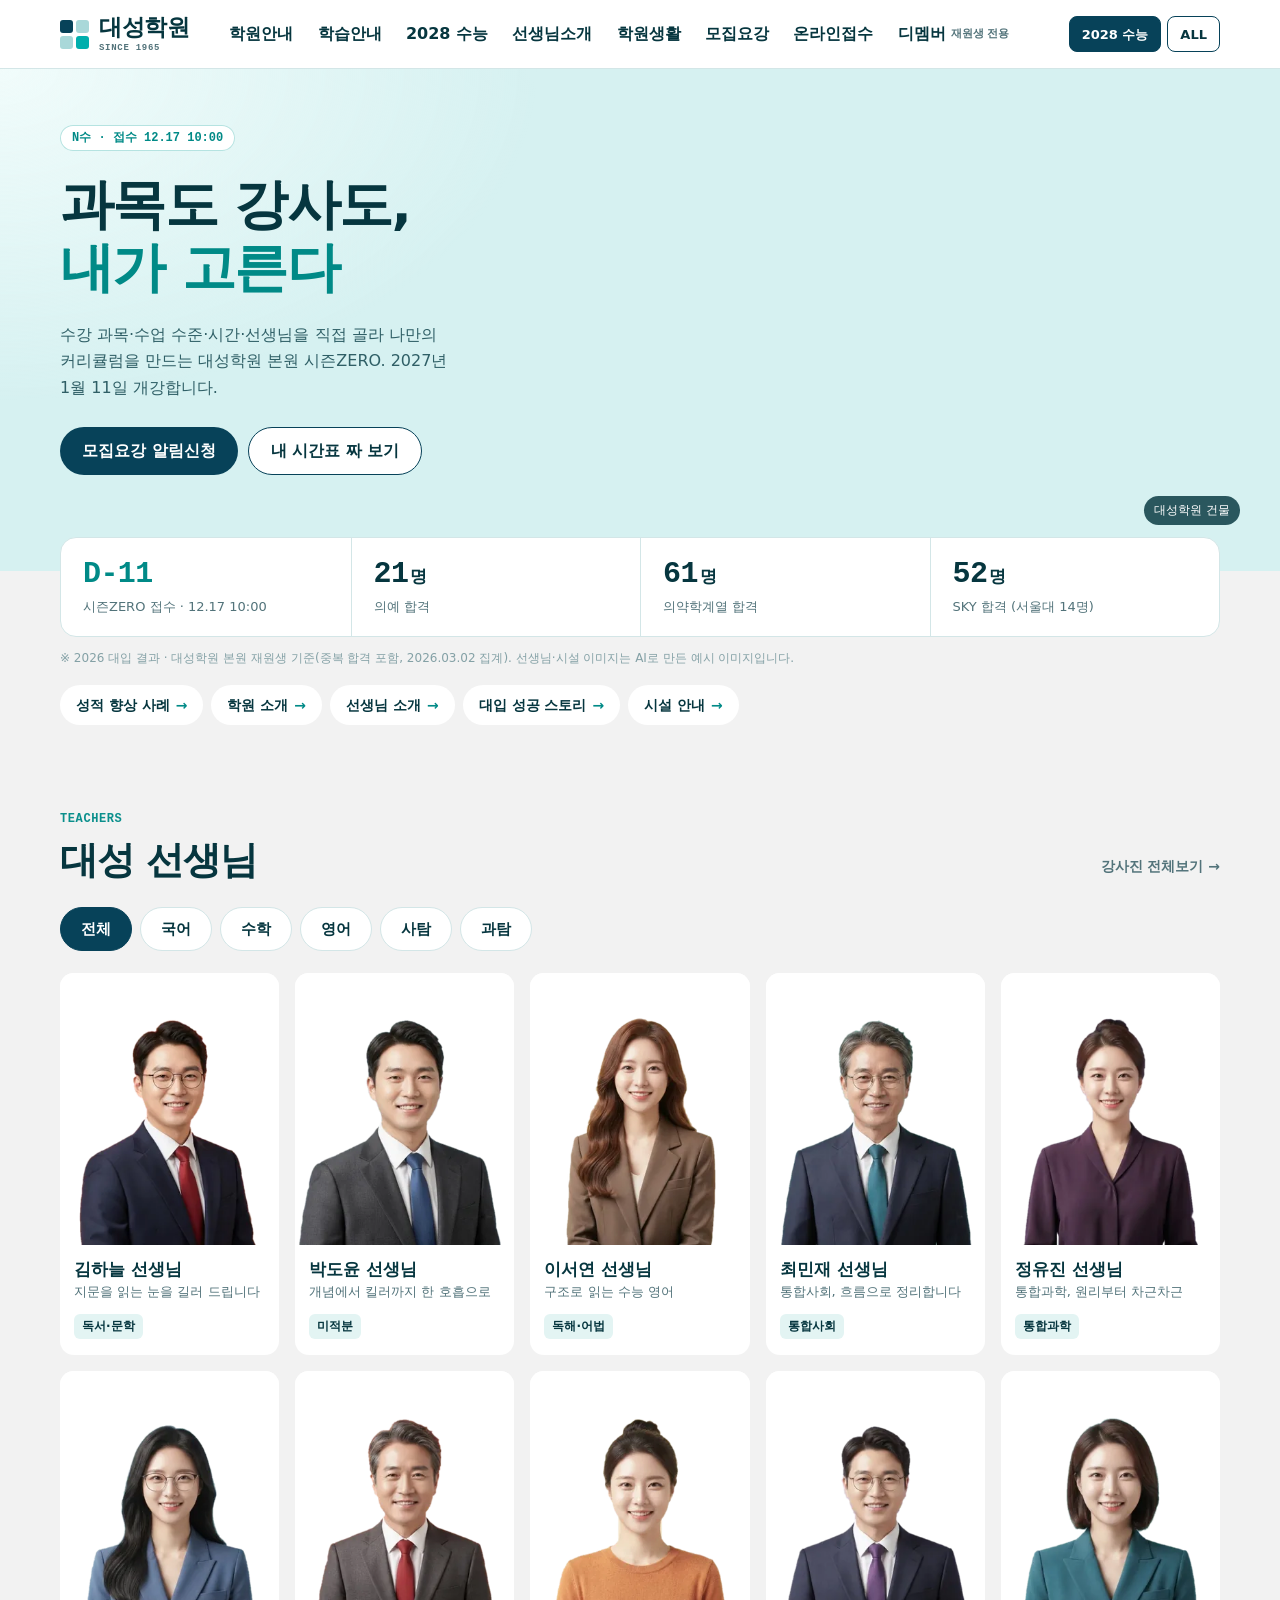
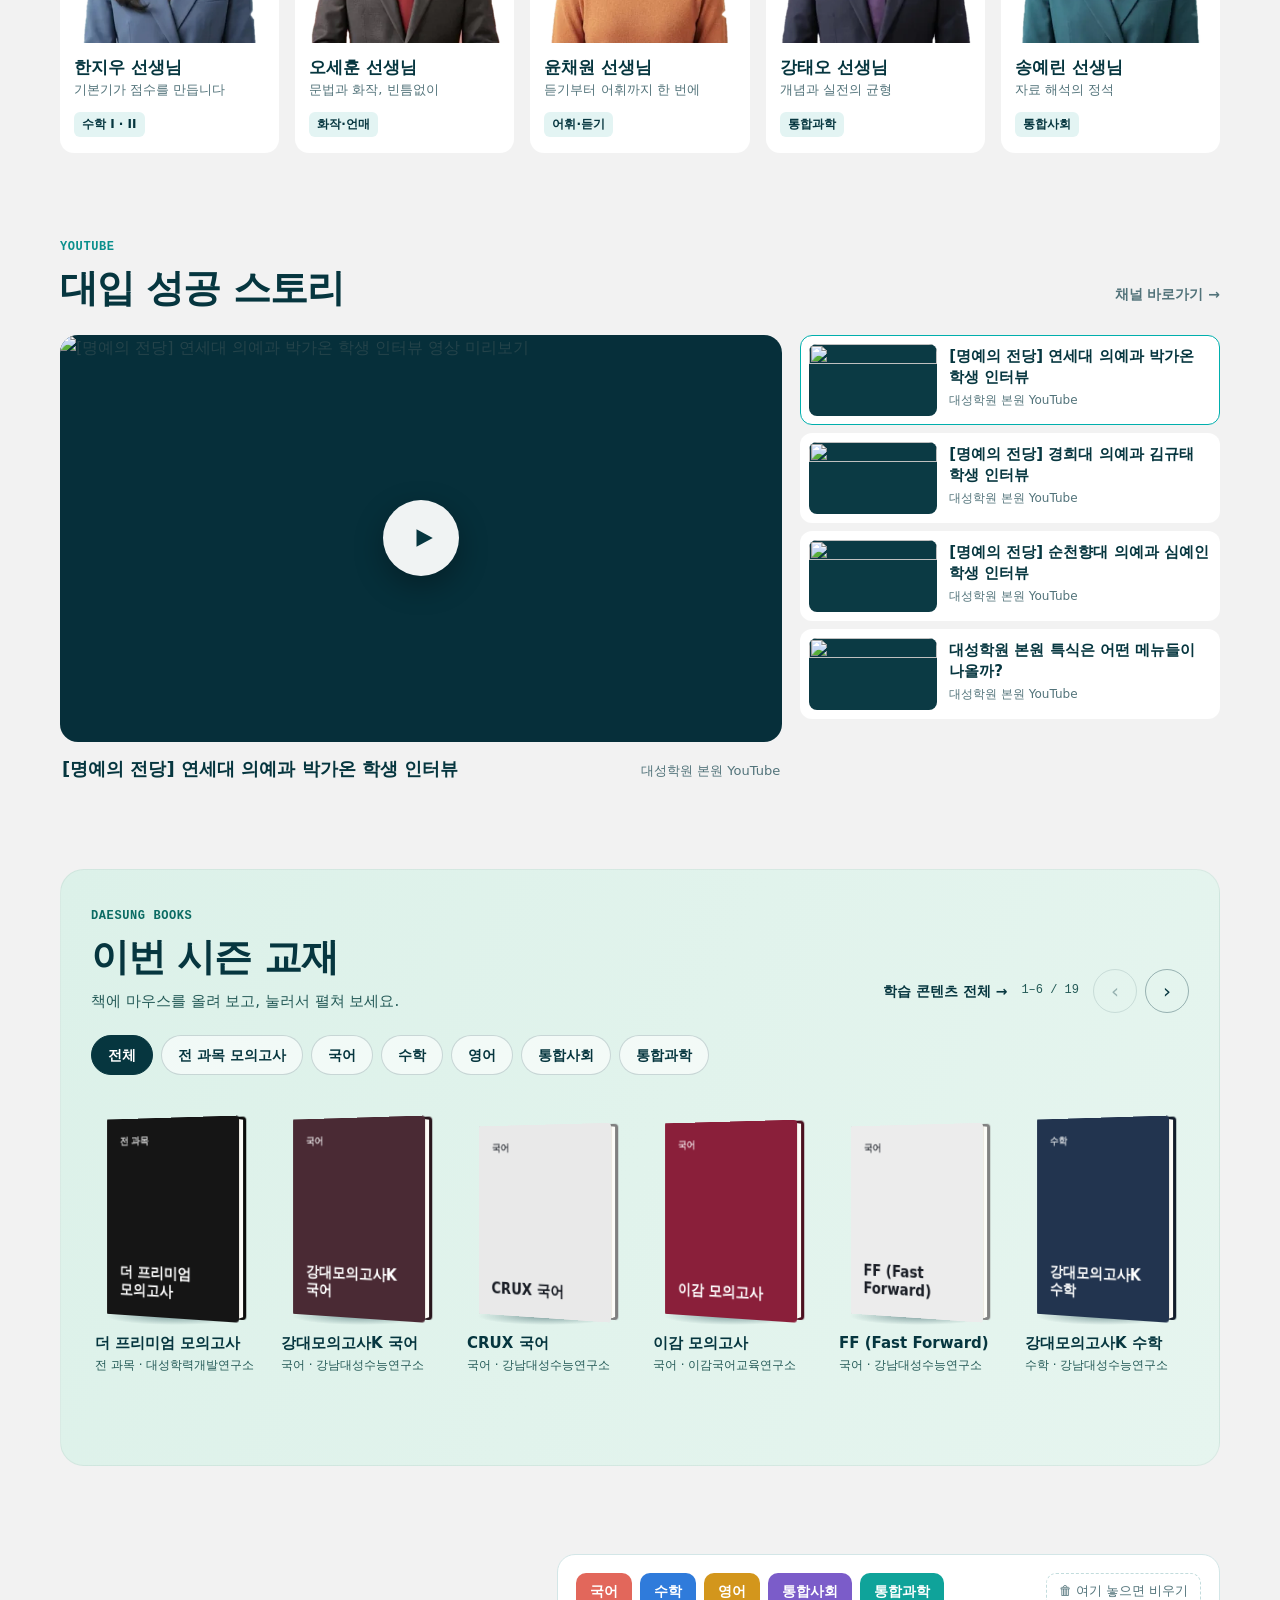
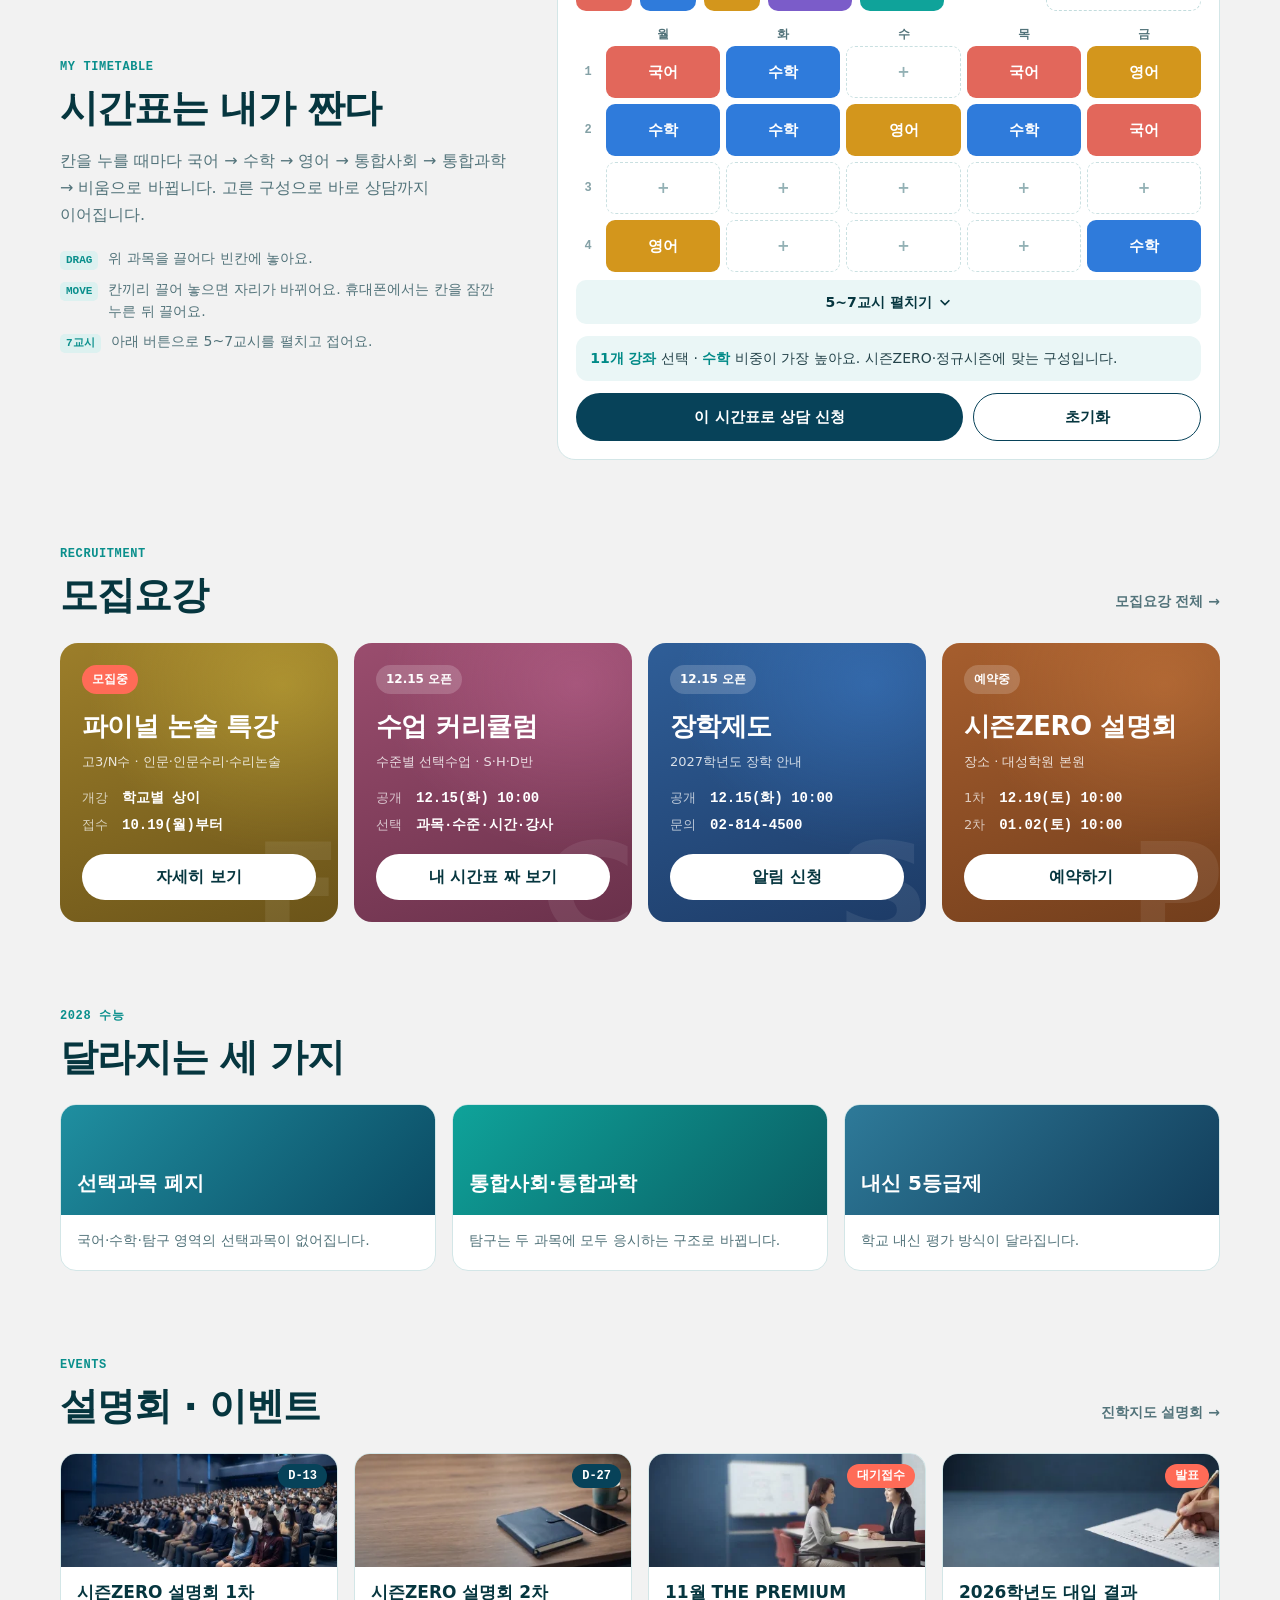
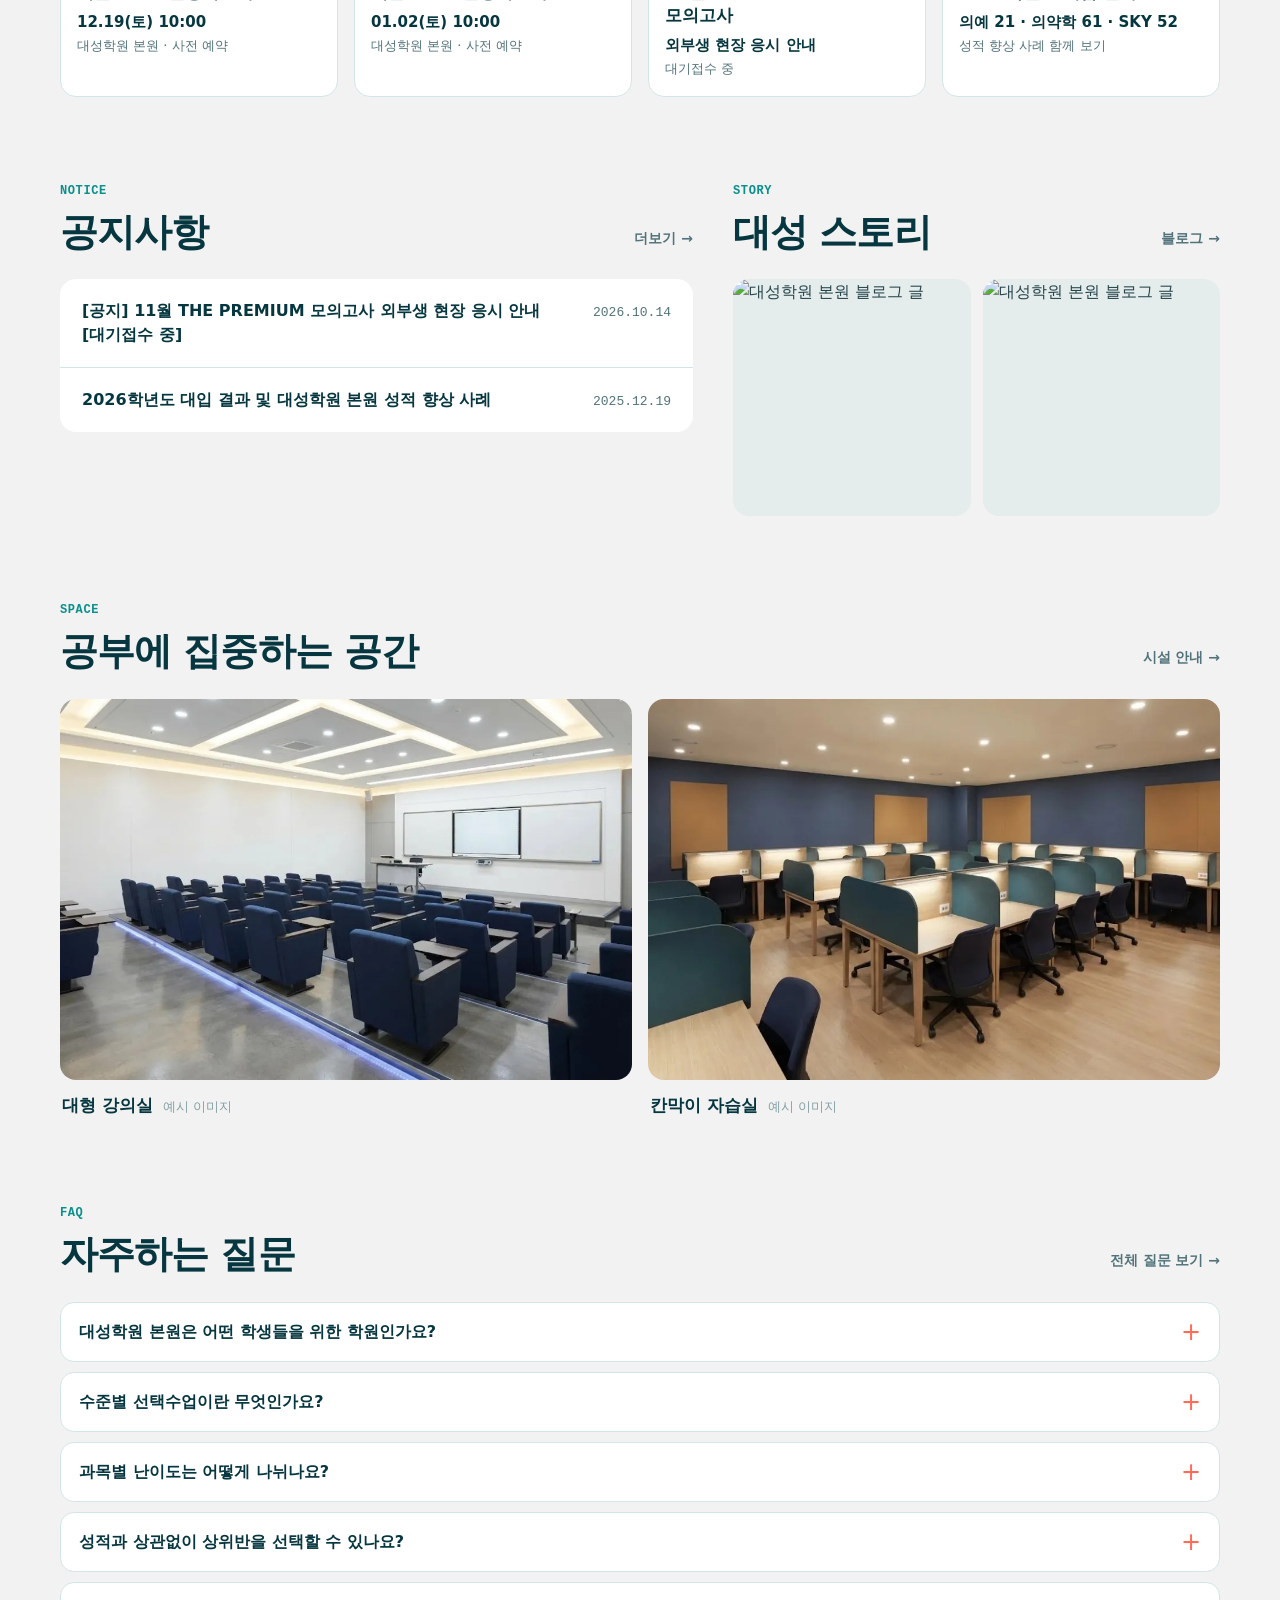
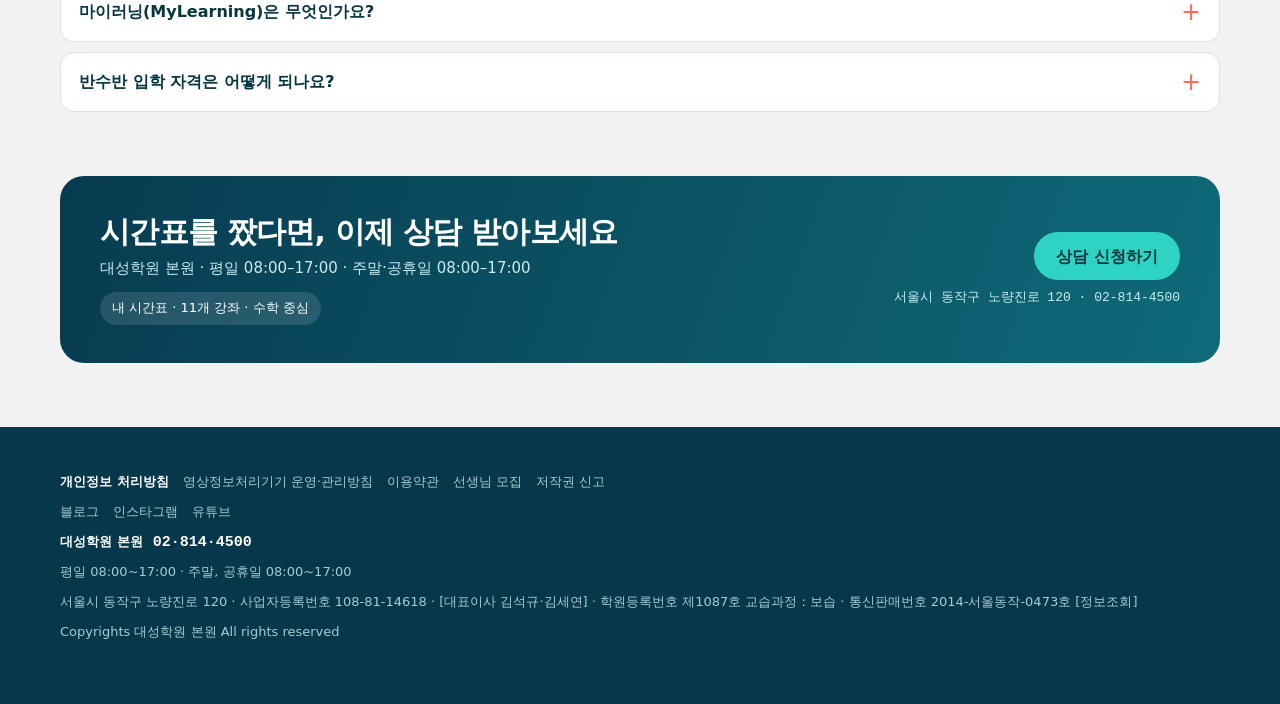
==== commit 84abd220: "본원 구성으로 메뉴·메인 개편 및 디자인 수정 - 상단 메뉴를 대성학원 본원 8개 메뉴(하위 메뉴 포함)로 교체, 모바일 메뉴 동일 - 본원에 없는 상단 탭·캠퍼스·맛보기 강의 제" ====
--- a/index.html
+++ b/index.html
@@ -17,7 +17,7 @@
    PICTURE: 첫 화면은 강사 3인 히어로 + 핵심 수치 카드.
    COLOUR/TYPE: 대성학원 민트·틸 (#074259 딥틸, #00AFAD 틸, #D6F1F1 민트, #2FD3C3 버튼), 과목색 5개. Pretendard + 시스템 폴백.
    LAYOUT: 1160px 본문, 1440 데스크톱 시안 기준, 900px 이하 1단, 600px 이하 휴대폰 전용 배치. */
-:root{--bg:#EEF6F6;--navy:#074259;--deep2:#0F5A6B;--mint:#D6F1F1;--mint2:#E6F7F6;--ink:#06363F;--text:#24434A;--muted:#52737A;--faint:#84A1A6;--line:#D3E6E7;--accent:#2FD3C3;--tealx:#00AFAD;--teald:#008A87;--red:#FF6B57;--teal:#7FE6D6;--eyebrow:#0A8F8C;--kor:#E2675B;--math:#2F7BDB;--eng:#D3961C;--soc:#7B5CC9;--sci:#0FA39A;--pad:clamp(16px,4.4vw,40px);--sans:"Pretendard Variable",Pretendard,-apple-system,BlinkMacSystemFont,"Apple SD Gothic Neo","Noto Sans KR","Malgun Gothic",system-ui,sans-serif;--mono:"SF Mono",ui-monospace,Menlo,Consolas,"Liberation Mono",monospace;--pw:148px;--d:18px;--stage:236px;color-scheme:light}
+:root{--bg:#F2F2F2;--navy:#074259;--deep2:#0F5A6B;--mint:#D6F1F1;--mint2:#E6F7F6;--ink:#06363F;--text:#24434A;--muted:#52737A;--faint:#84A1A6;--line:#D3E6E7;--accent:#2FD3C3;--tealx:#00AFAD;--teald:#008A87;--red:#FF6B57;--teal:#7FE6D6;--eyebrow:#0A8F8C;--kor:#E2675B;--math:#2F7BDB;--eng:#D3961C;--soc:#7B5CC9;--sci:#0FA39A;--pad:clamp(16px,4.4vw,40px);--sans:"Pretendard Variable",Pretendard,-apple-system,BlinkMacSystemFont,"Apple SD Gothic Neo","Noto Sans KR","Malgun Gothic",system-ui,sans-serif;--mono:"SF Mono",ui-monospace,Menlo,Consolas,"Liberation Mono",monospace;--pw:148px;--d:18px;--stage:236px;color-scheme:light}
 *{box-sizing:border-box;min-width:0}
 html{-webkit-text-size-adjust:100%;scroll-behavior:smooth;scroll-padding-top:84px}
 body{margin:0;background:var(--bg);color:var(--text);font:16px/1.6 var(--sans);overflow-x:clip;word-break:keep-all;overflow-wrap:break-word;-webkit-font-smoothing:antialiased}
@@ -32,14 +32,6 @@
 .nw{white-space:nowrap}
 
 /* 상단 바 + 헤더 */
-.topbar{background:linear-gradient(90deg,#073B50,#0F5A6B 55%,#073B50);color:#BFE0E3;font-size:13px}
-.topbar .wrap{display:flex;justify-content:space-between;align-items:flex-end;height:38px;gap:16px}
-.tb-tabs{display:flex;gap:2px;overflow-x:auto;scrollbar-width:none}
-.tb-tabs::-webkit-scrollbar{display:none}
-.tb-tabs a{flex:none;display:grid;place-items:center;height:34px;padding:0 14px;border-radius:8px 8px 0 0;white-space:nowrap}
-.tb-tabs a[aria-current]{background:#fff;color:var(--ink);font-weight:700}
-.tb-util{display:flex;gap:16px;align-self:center;white-space:nowrap}
-.tb-util .dm{color:var(--teal);font-weight:700}
 .hdr{position:sticky;top:0;z-index:50;background:#fff;border-bottom:1px solid var(--line)}
 .hdr .wrap{display:flex;align-items:center;gap:20px;height:68px}
 .logo{display:flex;align-items:center;gap:10px;flex:none}
@@ -48,9 +40,18 @@
 .logo-mark i:first-child{background:var(--navy)}.logo-mark i:last-child{background:var(--tealx)}
 .logo b{display:block;font-size:23px;line-height:1;color:var(--ink);font-weight:800;letter-spacing:-.02em}
 .logo small{display:block;font:600 9px/1 var(--mono);color:var(--muted);letter-spacing:.08em;margin-top:5px}
-.gnb{display:flex;gap:clamp(16px,2.2vw,30px);margin-left:20px}
-.gnb a{font-weight:700;font-size:16px;color:var(--ink);white-space:nowrap}
-.gnb a:hover{color:var(--teald)}
+.gnb{display:flex;list-style:none;margin:0 0 0 8px;padding:0;align-self:stretch}
+.gnb>li{position:relative;display:flex}
+.gnb>li>a{display:flex;align-items:center;gap:5px;padding:0 clamp(8px,.95vw,14px);font-weight:700;font-size:16px;color:var(--ink);white-space:nowrap}
+.gnb>li>a small{font-size:11px;font-weight:600;color:var(--muted)}
+.gnb>li:hover>a,.gnb>li:focus-within>a{color:var(--teald)}
+.gnb .sub{position:absolute;top:calc(100% - 6px);left:50%;min-width:176px;padding:8px;background:#fff;border:1px solid var(--line);border-radius:14px;box-shadow:0 18px 40px rgba(6,54,63,.12);opacity:0;visibility:hidden;transform:translate(-50%,6px);transition:opacity .15s,transform .15s,visibility .15s}
+.gnb>li:hover .sub,.gnb>li:focus-within .sub{opacity:1;visibility:visible;transform:translate(-50%,0)}
+.gnb .sub a{display:block;padding:10px 12px;border-radius:8px;font-size:15px;font-weight:600;color:var(--ink);white-space:nowrap}
+.gnb .sub a:hover,.gnb .sub a:focus-visible{background:var(--mint2);color:var(--teald)}
+.hbtn{display:inline-grid;place-items:center;height:36px;padding:0 12px;border:1.5px solid var(--navy);border-radius:8px;font:700 13px/1 var(--sans);color:var(--ink);white-space:nowrap}
+.hbtn-2028{background:var(--navy);color:#fff}
+.hbtn:hover{opacity:.85}
 .hdr-r{margin-left:auto;display:flex;align-items:center;gap:6px}
 .btn{display:inline-flex;align-items:center;justify-content:center;gap:6px;height:48px;padding:0 22px;border-radius:999px;font-weight:700;font-size:16px;white-space:nowrap;flex:none;transition:transform .15s,background-color .15s,color .15s}
 .btn:active{transform:scale(.97)}
@@ -64,16 +65,19 @@
 .drawer{position:fixed;inset:0;z-index:80;background:#fff;padding:12px var(--pad) 32px;overflow:auto;visibility:hidden;opacity:0;transform:translateY(-8px);transition:opacity .2s,transform .2s,visibility .2s}
 .drawer.on{visibility:visible;opacity:1;transform:none}
 .drawer-top{display:flex;justify-content:space-between;align-items:center;height:46px;margin-bottom:12px}
-.drawer nav a{display:flex;justify-content:space-between;align-items:center;min-height:56px;border-bottom:1px solid var(--line);font-size:19px;font-weight:700;color:var(--ink)}
-.drawer nav a::after{content:"›";color:var(--faint);font-weight:400}
-.drawer .util{display:flex;flex-wrap:wrap;gap:8px 18px;margin:22px 0;font-size:15px;color:var(--muted)}
-.drawer .util .dm{color:var(--sci);font-weight:700}
+.dnav summary,.dnav .dlink{display:flex;justify-content:space-between;align-items:center;min-height:56px;border-bottom:1px solid var(--line);font-size:19px;font-weight:700;color:var(--ink);cursor:pointer;list-style:none}
+.dnav summary::-webkit-details-marker{display:none}
+.dnav summary::after{content:"+";color:var(--faint);font-weight:400;font-size:24px;transition:transform .2s}
+.dnav details[open] summary::after{transform:rotate(45deg)}
+.dnav .dlink::after{content:"›";color:var(--faint);font-weight:400}
+.dnav details div{display:grid;grid-template-columns:repeat(2,minmax(0,1fr));gap:2px 12px;padding:10px 0 14px;border-bottom:1px solid var(--line)}
+.dnav details div a{display:flex;align-items:center;min-height:44px;font-size:15px;color:var(--muted)}
 .x-btn{width:44px;height:44px;display:grid;place-items:center;font-size:28px;line-height:1;color:var(--ink);border-radius:50%}
 
 /* 히어로 */
 .hero{position:relative;background:radial-gradient(70% 110% at 0% 0%,#F1FCFB 0%,rgba(241,252,251,0) 60%),var(--mint);color:var(--ink);overflow:hidden}
 .hero .wrap{position:relative;z-index:1;min-height:500px;padding:56px 0 96px;display:flex;flex-direction:column;justify-content:center;align-items:flex-start}
-.hero-photo{position:absolute;top:32px;right:0;bottom:0;width:calc(50% - 8px);height:calc(100% - 32px);max-width:none;object-fit:cover;object-position:30% 50%;border-radius:36px 0 0 0;background:#BFE3E3}
+.hero-photo{position:absolute;top:0;right:0;bottom:0;width:min(100%,1320px);height:100%;max-width:none;object-fit:cover;object-position:62% 50%;border-radius:0;-webkit-mask-image:linear-gradient(90deg,transparent 0%,transparent 24%,rgba(0,0,0,.35) 36%,rgba(0,0,0,.8) 48%,#000 58%);mask-image:linear-gradient(90deg,transparent 0%,transparent 24%,rgba(0,0,0,.35) 36%,rgba(0,0,0,.8) 48%,#000 58%)}
 .hero-photo.fail{visibility:hidden}
 .hero-cap{position:absolute;right:var(--pad);bottom:46px;z-index:1;font-size:12px;color:#fff;background:rgba(6,54,63,.82);padding:5px 10px;border-radius:999px;white-space:nowrap}
 .pill{display:inline-block;background:#fff;color:var(--teald);box-shadow:inset 0 0 0 1px #B5E3E1;font:700 12px/1 var(--mono);padding:7px 12px;border-radius:999px;white-space:nowrap}
@@ -104,9 +108,9 @@
 
 /* 선생님 */
 .tgrid{display:grid;grid-template-columns:repeat(5,minmax(0,1fr));gap:16px}
-.tcard{background:#fff;border:1px solid var(--line);border-radius:14px;overflow:hidden;transition:transform .2s,box-shadow .2s}
+.tcard{background:#fff;border-radius:14px;overflow:hidden;transition:transform .2s,box-shadow .2s}
 .tcard:hover{transform:translateY(-4px);box-shadow:0 14px 30px -18px rgba(7,66,89,.45)}
-.tcard img{width:100%;aspect-ratio:640/794;object-fit:cover;background:#DCEDEE}
+.tcard img{width:100%;aspect-ratio:640/794;object-fit:cover;background:#fff}
 .tcard .tb{padding:13px 14px 16px}
 .tcard h3{font-size:17px;color:var(--ink);line-height:1.35}
 .tcard p{margin:2px 0 10px;font-size:13px;color:var(--muted);line-height:1.45}
@@ -116,8 +120,9 @@
 /* 강의 */
 .lec{display:grid;grid-template-columns:minmax(0,1.72fr) minmax(0,1fr);gap:18px;align-items:start}
 .player{border-radius:18px;overflow:hidden;background:#062F3A}
+.plist b{display:-webkit-box;-webkit-line-clamp:2;-webkit-box-orient:vertical;overflow:hidden}
 .p-media{position:relative}
-.p-media img{width:100%;aspect-ratio:960/536;object-fit:cover}
+.p-media img,.p-media iframe{display:block;width:100%;aspect-ratio:16/9;object-fit:cover;border:0}
 .play{position:absolute;left:50%;top:50%;width:76px;height:76px;margin:-38px 0 0 -38px;border-radius:50%;background:rgba(255,255,255,.94);display:grid;place-items:center;box-shadow:0 10px 30px rgba(0,0,0,.3);transition:transform .2s}
 .play:hover{transform:scale(1.06)}
 .play svg{width:26px;height:26px;margin-left:4px;fill:var(--ink)}
@@ -141,24 +146,24 @@
 .plist small{display:block;font-size:12px;color:var(--muted);margin-top:4px;line-height:1.4}
 
 /* 교재 (3D 책) */
-.books{background:linear-gradient(115deg,#073B50 0%,#0F5A6B 55%,#0A4658 100%);color:#fff;border-radius:24px;padding:40px 30px 30px}
-.books .eyebrow{color:var(--teal)}
-.books h2{color:#fff}
-.books-sub{color:#B5DCE0;font-size:15px;margin-top:8px}
+.books{background:linear-gradient(115deg,#DCF1E9 0%,#E6F5EF 100%);border:1px solid rgba(6,54,63,.06);color:var(--ink);border-radius:24px;padding:40px 30px 30px}
+.books .eyebrow{color:#0B6B63}
+.books h2{color:var(--ink)}
+.books-sub{color:#245A57;font-size:15px;margin-top:8px}
 .books .sec-head{margin-bottom:22px}
 .b-tools{display:flex;align-items:center;gap:14px}
-.b-tools .more{color:#CDEBEE}
+.b-tools .more{color:var(--ink)}
 .b-nav{display:flex;align-items:center;gap:8px}
-.b-count{font-size:12px;color:#A6D3D8;margin-right:6px;white-space:nowrap}
-.circ{width:44px;height:44px;border-radius:50%;border:1.5px solid rgba(255,255,255,.35);color:#fff;display:grid;place-items:center;font-size:20px;line-height:1;transition:background-color .15s}
-.circ:hover{background:rgba(255,255,255,.1)}
+.b-count{font-size:12px;color:#245A57;margin-right:6px;white-space:nowrap}
+.circ{width:44px;height:44px;border-radius:50%;border:1.5px solid rgba(6,54,63,.35);color:var(--ink);display:grid;place-items:center;font-size:20px;line-height:1;transition:background-color .15s}
+.circ:hover{background:rgba(255,255,255,.35)}
 .circ:disabled{opacity:.35;cursor:default}
-.books .chip{background:transparent;color:#CDEBEE;border-color:rgba(255,255,255,.2);height:40px;padding:0 16px;font-size:14px}
-.books .chip[aria-pressed=true]{background:#fff;color:var(--ink);border-color:#fff}
-.shelf{--per:6;--gap:18px;display:flex;gap:var(--gap);overflow-x:auto;overscroll-behavior-x:contain;scroll-snap-type:x mandatory;padding:0 0 14px;scrollbar-width:thin;scrollbar-color:rgba(255,255,255,.25) transparent}
+.books .chip{background:rgba(255,255,255,.6);color:var(--ink);border-color:rgba(6,54,63,.18);height:40px;padding:0 16px;font-size:14px}
+.books .chip[aria-pressed=true]{background:var(--ink);color:#fff;border-color:var(--ink)}
+.shelf{--per:6;--gap:18px;display:flex;gap:var(--gap);overflow-x:auto;overscroll-behavior-x:contain;scroll-snap-type:x mandatory;padding:0 0 14px;scrollbar-width:thin;scrollbar-color:rgba(6,54,63,.25) transparent}
 .bitem{flex:none;scroll-snap-align:start;width:calc((100% - (var(--per) - 1) * var(--gap)) / var(--per));container-type:inline-size;display:flex;flex-direction:column;align-items:stretch;border-radius:14px;padding:0 0 6px;--bw:var(--pw)}
 .bstage{--W:min(var(--bw),100cqw - 22px);position:relative;height:var(--stage);display:flex;align-items:flex-end;justify-content:center;perspective:1000px;perspective-origin:50% 35%}
-.bshadow{position:absolute;left:50%;bottom:8px;width:calc(var(--W)*.95);height:18px;margin-left:calc(var(--W)*-.475);border-radius:50%;background:radial-gradient(closest-side,rgba(0,0,0,.55),transparent);transition:transform .6s cubic-bezier(.2,.8,.2,1),opacity .6s}
+.bshadow{position:absolute;left:50%;bottom:8px;width:calc(var(--W)*.95);height:18px;margin-left:calc(var(--W)*-.475);border-radius:50%;background:radial-gradient(closest-side,rgba(6,54,63,.45),transparent);transition:transform .6s cubic-bezier(.2,.8,.2,1),opacity .6s}
 .book{position:relative;width:var(--W);height:calc(var(--W)*var(--ar));margin-bottom:16px;transform-style:preserve-3d;transform:rotateY(-26deg);transition:transform .65s cubic-bezier(.2,.8,.2,1)}
 .b-cover{position:absolute;inset:0;transform-origin:0 50%;transform-style:preserve-3d;transform:translateZ(calc(var(--d)/2));transition:transform .65s cubic-bezier(.2,.8,.2,1)}
 .b-out,.b-in{position:absolute;inset:0;backface-visibility:hidden;-webkit-backface-visibility:hidden}
@@ -171,8 +176,8 @@
 .b-edge{position:absolute;top:3px;left:0;width:var(--d);height:calc(100% - 6px);transform:translateX(calc(var(--W) - var(--d)/2 - 3px)) rotateY(90deg);background:repeating-linear-gradient(90deg,#FDFCF8 0 2px,#DCD6CA 2px 3px)}
 .b-back{position:absolute;inset:0;transform:translateZ(calc(var(--d)/-2)) rotateY(180deg);background:var(--c2,#222);border-radius:4px 1px 1px 4px}
 .bmeta{display:block;padding:0 4px;text-align:left}
-.bmeta b{display:block;font-size:15px;line-height:1.35;color:#fff;font-weight:700}
-.bmeta small{display:block;font-size:12px;color:#A6D3D8;margin-top:3px}
+.bmeta b{display:block;font-size:15px;line-height:1.35;color:var(--ink);font-weight:700}
+.bmeta small{display:block;font-size:12px;color:#245A57;margin-top:3px}
 @media (hover:hover) and (pointer:fine){
  .bitem:hover .book,.bitem:focus-visible .book{transform:rotateY(-8deg) translateY(-16px)}
  .bitem:hover .b-cover,.bitem:focus-visible .b-cover{transform:translateZ(calc(var(--d)/2)) rotateY(-64deg)}
@@ -268,18 +273,42 @@
 
 /* 모집 과정 */
 .pgrid{display:grid;grid-template-columns:repeat(4,minmax(0,1fr));gap:16px}
-.pcard{position:relative;overflow:hidden;border-radius:18px;color:#fff;padding:22px;background:linear-gradient(160deg,var(--c1),var(--c2));min-height:250px;display:flex;flex-direction:column;isolation:isolate}
+.pcard{position:relative;overflow:hidden;border-radius:18px;color:#fff;padding:22px;min-height:250px;display:flex;flex-direction:column;isolation:isolate;
+ --g:rgba(255,255,255,.14);--b1:#9A7A25;--b2:#6E5518;
+ background:radial-gradient(70% 60% at 80% 15%,var(--g) 0%,rgba(255,255,255,0) 100%),linear-gradient(160deg,var(--b1),var(--b2))}
+.pgrid .pcard:nth-child(1){--b1:#9C7E2A;--b2:#6B5419;--g:rgba(255,230,80,.28)}
+.pgrid .pcard:nth-child(2){--b1:#9A4D6E;--b2:#6A314B;--g:rgba(247,139,196,.26)}
+.pgrid .pcard:nth-child(3){--b1:#2F5E98;--b2:#1D3B66;--g:rgba(74,154,248,.30)}
+.pgrid .pcard:nth-child(4){--b1:#A65E2E;--b2:#723E1C;--g:rgba(255,160,85,.26)}
 .pcard .big{position:absolute;right:-4px;bottom:-34px;z-index:-1;font:900 130px/1 var(--sans);color:rgba(255,255,255,.08)}
 .badge{align-self:flex-start;font-size:12px;font-weight:700;padding:5px 10px;border-radius:999px;background:rgba(255,255,255,.18);white-space:nowrap}
+.pcard .badge{background:rgba(255,255,255,.18);color:#fff}
+.pcard .badge.hot{background:var(--red);color:#fff}
 .badge.hot{background:var(--red)}
 .pcard h3{font-size:26px;margin:12px 0 4px;font-weight:800;letter-spacing:-.02em}
 .pcard .sub{font-size:13px;color:rgba(255,255,255,.82)}
 .pcard dl{margin:16px 0 18px;display:grid;grid-template-columns:auto minmax(0,1fr);gap:6px 14px;font-size:13px;align-items:baseline}
 .pcard dt{color:rgba(255,255,255,.7)}
-.pcard dd{margin:0;font:700 14px var(--mono);white-space:nowrap}
+.pcard dd{margin:0;font:700 14px var(--mono);word-break:keep-all;overflow-wrap:anywhere}
 .pcard .btn{margin-top:auto;background:#fff;color:var(--ink);height:46px;width:100%;padding:0 10px}
 
 /* 2028 변화 */
+.stats b small{font-size:.55em;margin-left:2px;font-weight:700}
+.quick{display:flex;flex-wrap:wrap;gap:8px;margin-top:18px}
+.quick a{display:inline-flex;align-items:center;height:40px;padding:0 16px;border-radius:999px;background:#fff;font-size:14px;font-weight:700;color:var(--ink);white-space:nowrap}
+.quick a::after{content:"→";margin-left:6px;color:var(--teald)}
+.quick a:hover{background:var(--mint2)}
+.ngrid{display:grid;grid-template-columns:minmax(0,1.3fr) minmax(0,1fr);gap:40px}
+.nlist{list-style:none;margin:0;padding:0;background:#fff;border-radius:16px}
+.nlist li+li{border-top:1px solid var(--line)}
+.nlist a{display:flex;justify-content:space-between;align-items:baseline;gap:16px;padding:20px 22px}
+.nlist b{font-size:16px;font-weight:600;color:var(--ink);line-height:1.5;min-width:0}
+.nlist a:hover b{color:var(--teald)}
+.nlist time{flex:none;font:13px var(--mono);color:var(--muted)}
+.story{display:grid;grid-template-columns:repeat(2,minmax(0,1fr));gap:12px}
+.story a{display:block;border-radius:16px;overflow:hidden;background:#E4ECEC}
+.story img{width:100%;aspect-ratio:1;object-fit:cover;transition:transform .3s}
+.story a:hover img{transform:scale(1.03)}
 .cgrid{display:grid;grid-template-columns:repeat(3,minmax(0,1fr));gap:16px}
 .ccard{background:#fff;border:1px solid var(--line);border-radius:16px;overflow:hidden}
 .ccard .ch{height:110px;display:flex;align-items:flex-end;padding:16px;color:#fff;font-size:20px;font-weight:800;background:linear-gradient(135deg,var(--c1),var(--c2))}
@@ -307,15 +336,6 @@
 .sgrid figcaption span{font-size:13px;color:var(--faint)}
 
 /* 캠퍼스 */
-.cpgrid{display:grid;grid-template-columns:repeat(3,minmax(0,1fr));gap:16px}
-.cpcard{background:#fff;border:1px solid var(--line);border-radius:16px;padding:18px 18px 6px}
-.cpcard h3{font-size:14px;color:var(--muted);padding-bottom:10px;border-bottom:1px solid var(--line)}
-.cpcard ul{list-style:none;margin:0;padding:0}
-.cpcard li{display:flex;justify-content:space-between;align-items:center;gap:12px;min-height:49px;padding:6px 4px;border-bottom:1px solid var(--line)}
-.cpcard li:last-child{border-bottom:0}
-.cpcard li span{font-size:16px;color:var(--ink)}
-.cpcard li a,.cpcard li em{flex:none;font:13px var(--mono);color:var(--muted);white-space:nowrap;font-style:normal}
-.cpcard li a:hover{color:var(--ink)}
 
 /* FAQ */
 .faq{display:grid;gap:10px}
@@ -337,7 +357,8 @@
 .foot{margin-top:64px;background:#06374A;color:#A9CBD0;font-size:13px;padding:44px 0 60px;line-height:1.7}
 .foot p+p{margin-top:8px}
 .foot b{color:#fff}
-.foot .links a{margin-right:14px}
+.foot .links a,.foot .sns a{display:inline-block;margin-right:14px}
+.foot .ftel{font:700 15px var(--mono);color:#fff;margin-left:6px}
 .foot .tel span{white-space:nowrap}
 .toast{position:fixed;left:50%;bottom:24px;z-index:300;translate:-50% 20px;opacity:0;background:#062F3A;color:#fff;font-size:14px;padding:12px 18px;border-radius:12px;max-width:calc(100vw - 32px);width:max-content;text-align:center;transition:opacity .25s,translate .25s;pointer-events:none}
 .toast.on{opacity:1;translate:-50% 0}
@@ -350,14 +371,15 @@
 }
 @media (max-width:1080px){.gnb{display:none}.menu-btn{display:grid}}
 @media (max-width:900px){
- .tb-util{display:none}
  .hero .wrap{min-height:0;padding:34px 0 0}
- .hero-photo{position:static;display:block;width:calc(100% - var(--pad)*2);height:auto;aspect-ratio:16/9;margin:26px auto 0;border-radius:22px 22px 0 0;object-position:28% 50%}
+ .hero-photo{position:static;display:block;width:calc(100% - var(--pad)*2);height:auto;aspect-ratio:16/9;margin:26px auto 0;border-radius:22px 22px 0 0;object-position:28% 50%;-webkit-mask-image:none;mask-image:none}
  .hero-cap{right:calc(var(--pad) + 12px);bottom:38px}
  .tgrid{grid-template-columns:repeat(3,minmax(0,1fr))}
  .lec{grid-template-columns:minmax(0,1fr)}
  .tt .wrap{grid-template-columns:minmax(0,1fr);gap:24px}
- .cgrid,.cpgrid{grid-template-columns:minmax(0,1fr)}
+ .cgrid{grid-template-columns:minmax(0,1fr)}
+ .ngrid{grid-template-columns:minmax(0,1fr);gap:36px}
+ .nlist a{flex-direction:column;gap:6px;padding:16px 18px}
  .shelf{--per:4}
 }
 @media (max-width:700px){
@@ -406,7 +428,7 @@
  .b-tools{width:100%;justify-content:space-between}
  .shelf{--per:2;--gap:10px}
  #tChips{display:grid;grid-template-columns:repeat(6,minmax(0,1fr));overflow:visible}
- #tChips .chip{padding:0}
+ #tChips .chip{padding:0;text-align:center}
  #bChips{flex-wrap:wrap;overflow:visible}
  .sgrid img{aspect-ratio:16/10}
  .bmeta b{font-size:14px}
@@ -437,32 +459,21 @@
  .cta-band{padding:28px 22px;border-radius:20px}
  .cta-r{align-items:flex-start;width:100%}
 }
-@media (max-width:360px){.tb-tabs a{padding:0 10px}.tb-tabs{gap:0}}
 @media (prefers-reduced-motion:reduce){*,*::before,*::after{transition-duration:.01ms!important;animation-duration:.01ms!important;scroll-behavior:auto!important}}
 </style>
-<link rel="stylesheet" href="assets/sub.css">
 </head>
 <body>
-<div class="topbar">
- <div class="wrap">
-  <nav class="tb-tabs" aria-label="대상">
-   <a href="#" aria-current="page">재수·N수</a><a href="#">예비 고3</a><a href="#">예비 고2</a><a href="#">예비 고1</a>
-  </nav>
-  <div class="tb-util"><a href="#">로그인</a><a href="#">회원가입</a><a href="consult.html">고객센터</a><a href="https://dmember.dshw.co.kr" class="dm">디멤버 · 재원생 전용</a></div>
- </div>
-</div>
 <header class="hdr">
  <div class="wrap">
   <a href="#top" class="logo" aria-label="대성학원 홈"><span class="logo-mark" aria-hidden="true"><i></i><i></i><i></i><i></i></span><span><b>대성학원</b><small>SINCE 1965</small></span></a>
-  <nav class="gnb" aria-label="주 메뉴"><a href="brand.html">브랜드소개</a><span class="has"><a href="contents.html">All New 대성</a><div class="dd"><div><a href="contents.html">학습 콘텐츠</a><a href="teachers.html">강사진</a><a href="space.html">공간</a></div></div></span><a href="suneung-2028.html">2028 수능</a><a href="seminar.html">설명회</a><span class="has"><a href="programs.html">모집프로그램</a><div class="dd"><div><a href="programs.html#winter">윈터스쿨</a><a href="programs.html#zero">시즌ZERO</a><a href="programs.html#regular">정규시즌</a><a href="programs.html#banso">반수시즌</a></div></div></span><a href="campus.html">대성학원 전체보기</a></nav>
-  <div class="hdr-r"><a href="consult.html" class="btn btn-y">상담 신청</a><button class="menu-btn" id="menuBtn" aria-label="메뉴 열기" aria-expanded="false" aria-controls="drawer"><span></span></button></div>
+  <ul class="gnb" aria-label="주 메뉴"><li><a href="https://noryangjin.dshw.co.kr/info/introduce.do" target="_blank" rel="noopener">학원안내</a><div class="sub"><a href="https://noryangjin.dshw.co.kr/info/introduce.do" target="_blank" rel="noopener">학원소개</a><a href="#youtube">대입 성공 스토리</a><a href="https://noryangjin.dshw.co.kr/info/result.do" target="_blank" rel="noopener">성적 향상 사례</a><a href="#space">시설안내</a><a href="#consult">Contact Us</a></div></li><li><a href="#books">학습안내</a><div class="sub"><a href="#books">학습 콘텐츠</a><a href="https://noryangjin.dshw.co.kr/study/program.do" target="_blank" rel="noopener">모집 프로그램</a><a href="#events">진학지도 설명회</a><a href="https://noryangjin.dshw.co.kr/study/buildup.do" target="_blank" rel="noopener">REBOOT 수학</a><a href="https://noryangjin.dshw.co.kr/study/dmember.do" target="_blank" rel="noopener">디멤버</a></div></li><li><a href="#change">2028 수능</a></li><li><a href="#teachers">선생님소개</a><div class="sub"><a href="#teachers" data-f="kor">국어</a><a href="#teachers" data-f="math">수학</a><a href="#teachers" data-f="eng">영어</a><a href="#teachers" data-f="soc">한국사/사회탐구</a><a href="#teachers" data-f="sci">과학탐구</a><a href="https://noryangjin.dshw.co.kr/teacher/teacher.do?subject=7" target="_blank" rel="noopener">논술</a></div></li><li><a href="#notice">학원생활</a><div class="sub"><a href="#notice">공지사항</a><a href="#faq">자주하는 질문</a><a href="https://noryangjin.dshw.co.kr/life/carteweek.do" target="_blank" rel="noopener">주간식단표</a><a href="https://noryangjin.dshw.co.kr/life/residence.do" target="_blank" rel="noopener">주변 학사</a></div></li><li><a href="#recruit">모집요강</a><div class="sub"><a href="#recruit">파이널 논술 특강</a><a href="#recruit">수업 커리큘럼</a><a href="#recruit">장학제도</a><a href="#events">설명회</a></div></li><li><a href="https://noryangjin.dshw.co.kr/onlineapplication/onlineapplication.do" target="_blank" rel="noopener">온라인접수</a><div class="sub"><a href="https://noryangjin.dshw.co.kr/onlineapplication/openalarm.do?bcd=PRE" target="_blank" rel="noopener">모집요강 알림신청</a><a href="https://noryangjin.dshw.co.kr/onlineapplication/onlineapplication.do" target="_blank" rel="noopener">온라인 접수</a><a href="https://noryangjin.dshw.co.kr/onlineapplication/onlineapplicationconfirm.do" target="_blank" rel="noopener">온라인 접수확인</a><a href="#timetable">시간표 확인</a><a href="https://noryangjin.dshw.co.kr/kndsdn/onlineapplication.do" target="_blank" rel="noopener">논술/모의고사 신청</a></div></li><li><a href="https://dmember.dshw.co.kr" target="_blank" rel="noopener">디멤버<small>재원생 전용</small></a></li></ul>
+  <div class="hdr-r"><a href="#change" class="hbtn hbtn-2028">2028 수능</a><a href="https://www.dshw.co.kr" class="hbtn" target="_blank" rel="noopener">ALL</a><button class="menu-btn" id="menuBtn" aria-label="메뉴 열기" aria-expanded="false" aria-controls="drawer"><span></span></button></div>
  </div>
 </header>
 <div class="drawer" id="drawer" role="dialog" aria-modal="true" aria-label="전체 메뉴">
  <div class="drawer-top"><span class="logo"><span class="logo-mark" aria-hidden="true"><i></i><i></i><i></i><i></i></span><span><b>대성학원</b></span></span><button class="x-btn" id="drawerClose" aria-label="메뉴 닫기">×</button></div>
- <nav><a href="brand.html">브랜드소개</a><a href="contents.html">All New 대성</a><a href="contents.html" class="sb">학습 콘텐츠</a><a href="teachers.html" class="sb">강사진</a><a href="space.html" class="sb">공간</a><a href="suneung-2028.html">2028 수능</a><a href="seminar.html">설명회</a><a href="programs.html">모집프로그램</a><a href="programs.html#winter" class="sb">윈터스쿨</a><a href="programs.html#zero" class="sb">시즌ZERO</a><a href="programs.html#regular" class="sb">정규시즌</a><a href="programs.html#banso" class="sb">반수시즌</a><a href="campus.html">대성학원 전체보기</a></nav>
- <div class="util"><a href="#">로그인</a><a href="#">회원가입</a><a href="consult.html">고객센터</a><a href="https://dmember.dshw.co.kr" class="dm">디멤버 · 재원생 전용</a></div>
- <a href="consult.html" class="btn btn-y" style="width:100%">상담 신청</a>
+ <nav class="dnav" aria-label="전체 메뉴"><details><summary>학원안내</summary><div><a href="https://noryangjin.dshw.co.kr/info/introduce.do" target="_blank" rel="noopener">학원소개</a><a href="#youtube">대입 성공 스토리</a><a href="https://noryangjin.dshw.co.kr/info/result.do" target="_blank" rel="noopener">성적 향상 사례</a><a href="#space">시설안내</a><a href="#consult">Contact Us</a></div></details><details><summary>학습안내</summary><div><a href="#books">학습 콘텐츠</a><a href="https://noryangjin.dshw.co.kr/study/program.do" target="_blank" rel="noopener">모집 프로그램</a><a href="#events">진학지도 설명회</a><a href="https://noryangjin.dshw.co.kr/study/buildup.do" target="_blank" rel="noopener">REBOOT 수학</a><a href="https://noryangjin.dshw.co.kr/study/dmember.do" target="_blank" rel="noopener">디멤버</a></div></details><a href="#change" class="dlink">2028 수능</a><details><summary>선생님소개</summary><div><a href="#teachers" data-f="kor">국어</a><a href="#teachers" data-f="math">수학</a><a href="#teachers" data-f="eng">영어</a><a href="#teachers" data-f="soc">한국사/사회탐구</a><a href="#teachers" data-f="sci">과학탐구</a><a href="https://noryangjin.dshw.co.kr/teacher/teacher.do?subject=7" target="_blank" rel="noopener">논술</a></div></details><details><summary>학원생활</summary><div><a href="#notice">공지사항</a><a href="#faq">자주하는 질문</a><a href="https://noryangjin.dshw.co.kr/life/carteweek.do" target="_blank" rel="noopener">주간식단표</a><a href="https://noryangjin.dshw.co.kr/life/residence.do" target="_blank" rel="noopener">주변 학사</a></div></details><details><summary>모집요강</summary><div><a href="#recruit">파이널 논술 특강</a><a href="#recruit">수업 커리큘럼</a><a href="#recruit">장학제도</a><a href="#events">설명회</a></div></details><details><summary>온라인접수</summary><div><a href="https://noryangjin.dshw.co.kr/onlineapplication/openalarm.do?bcd=PRE" target="_blank" rel="noopener">모집요강 알림신청</a><a href="https://noryangjin.dshw.co.kr/onlineapplication/onlineapplication.do" target="_blank" rel="noopener">온라인 접수</a><a href="https://noryangjin.dshw.co.kr/onlineapplication/onlineapplicationconfirm.do" target="_blank" rel="noopener">온라인 접수확인</a><a href="#timetable">시간표 확인</a><a href="https://noryangjin.dshw.co.kr/kndsdn/onlineapplication.do" target="_blank" rel="noopener">논술/모의고사 신청</a></div></details><a href="https://dmember.dshw.co.kr" class="dlink" target="_blank" rel="noopener">디멤버 (재원생 전용)</a></nav>
+ <a href="#consult" class="btn btn-navy" style="width:100%;margin-top:22px">상담 · Contact Us</a>
 </div>
 
 <main id="top">
@@ -470,25 +481,26 @@
  <div class="wrap">
   <span class="pill">N수 · 접수 12.17 10:00</span>
   <h1>과목도 강사도,<br><em>내가 고른다</em></h1>
-  <p class="hero-desc">8~14과목을 자유롭게 구성하고 1:1 코칭으로 끝까지 관리하는 시즌ZERO. 지금 알림을 신청하세요.</p>
-  <div class="hero-btns"><a href="#programs" class="btn btn-navy">접수 알림 신청</a><a href="#timetable" class="btn btn-out">내 시간표 짜 보기</a></div>
+  <p class="hero-desc">수강 과목·수업 수준·시간·선생님을 직접 골라 나만의 커리큘럼을 만드는 대성학원 본원 시즌ZERO. 2027년 1월 11일 개강합니다.</p>
+  <div class="hero-btns"><a href="https://noryangjin.dshw.co.kr/onlineapplication/openalarm.do?bcd=PRE" class="btn btn-navy" target="_blank" rel="noopener">모집요강 알림신청</a><a href="#timetable" class="btn btn-out">내 시간표 짜 보기</a></div>
  </div>
  <img class="hero-photo" id="heroPhoto" src="https://img.dshw.co.kr/resources/images/www/img/all_space_swiper_1_5.jpg" width="1100" height="540" alt="저녁 불빛이 켜진 대성학원 건물 외관" fetchpriority="high" decoding="async" referrerpolicy="no-referrer">
  <span class="hero-cap">대성학원 건물</span>
 </section>
 <div class="wrap stats">
  <ul>
-  <li><b id="dday">D-22</b><span>다음 접수 · 12.17 10:00</span></li>
-  <li><b>753</b><span>의약학계열 합격 (강남대성)</span></li>
-  <li><b>605</b><span>SKY 합격 (강남대성)</span></li>
-  <li><b>1965</b><span>대성학원 설립</span></li>
+  <li><b id="dday">D-22</b><span>시즌ZERO 접수 · 12.17 10:00</span></li>
+  <li><b>21<small>명</small></b><span>의예 합격</span></li>
+  <li><b>61<small>명</small></b><span>의약학계열 합격</span></li>
+  <li><b>52<small>명</small></b><span>SKY 합격 (서울대 14명)</span></li>
  </ul>
- <p class="note">※ 시안용 예시 데이터. 합격 수치·접수일은 강남대성 공개 정보 기준이며 본원 수치로 교체 필요. 상단 건물 사진은 대성학원 홈페이지(공간 소개)의 사진이며, 강사·시설 이미지는 AI로 생성한 가상 이미지로 실제 사진으로 교체 예정입니다.</p>
+ <p class="note">※ 2026 대입 결과 · 대성학원 본원 재원생 기준(중복 합격 포함, 2026.03.02 집계). 선생님·시설 이미지는 AI로 만든 예시 이미지입니다.</p>
+ <nav class="quick" aria-label="바로가기"><a href="https://noryangjin.dshw.co.kr/info/result.do" target="_blank" rel="noopener">성적 향상 사례</a><a href="https://noryangjin.dshw.co.kr/info/introduce.do" target="_blank" rel="noopener">학원 소개</a><a href="#teachers">선생님 소개</a><a href="#youtube">대입 성공 스토리</a><a href="#space">시설 안내</a></nav>
 </div>
 
 <section class="sec" id="teachers">
  <div class="wrap">
-  <div class="sec-head"><div><span class="eyebrow">TEACHERS</span><h2>대성 선생님</h2></div><a href="teachers.html" class="more">강사진 전체보기 →</a></div>
+  <div class="sec-head"><div><span class="eyebrow">TEACHERS</span><h2>대성 선생님</h2></div><a href="https://noryangjin.dshw.co.kr/teacher/teacher.do" class="more" target="_blank" rel="noopener">강사진 전체보기 →</a></div>
   <div class="chips" role="group" aria-label="과목 선택" id="tChips">
    <button class="chip" aria-pressed="true" data-f="all">전체</button><button class="chip" aria-pressed="false" data-f="kor">국어</button><button class="chip" aria-pressed="false" data-f="math">수학</button><button class="chip" aria-pressed="false" data-f="eng">영어</button><button class="chip" aria-pressed="false" data-f="soc">사탐</button><button class="chip" aria-pressed="false" data-f="sci">과탐</button>
   </div>
@@ -508,23 +520,21 @@
  </div>
 </section>
 
-<section class="sec" id="lectures">
- <div class="wrap">
-  <div class="sec-head"><div><span class="eyebrow">LECTURES</span><h2>맛보기 강의</h2></div><a href="#" class="more">전체 강좌 →</a></div>
+<section class="sec" id="youtube">
+ <div class="wrap">
+  <div class="sec-head"><div><span class="eyebrow">YOUTUBE</span><h2>대입 성공 스토리</h2></div><a href="https://www.youtube.com/@daesunghw_official" class="more" target="_blank" rel="noopener">채널 바로가기 →</a></div>
   <div class="lec">
    <div>
     <div class="player">
-     <div class="p-media"><img id="pImg" src="assets/l1-860.webp" srcset="assets/l1-480.webp 480w, assets/l1-860.webp 860w" sizes="(max-width:900px) 100vw, 740px" width="860" height="480" alt="통합과학 개념 1강 강의 화면" loading="lazy" decoding="async"><button class="play" id="playBtn" aria-label="강의 재생"><svg viewBox="0 0 24 24" aria-hidden="true"><path d="M6 4l15 8-15 8z"/></svg></button></div>
-     <div class="p-bar" aria-hidden="true"><div class="p-track"><i></i></div><div class="p-ctl"><span>▶</span><span id="pTime">2:20 / 18:42</span><span class="sp"><span>1.0x</span><span>CC</span><span>HD</span></span></div></div>
+     <div class="p-media" id="pMedia"><img id="pImg" src="https://i.ytimg.com/vi/497pWv4A410/maxresdefault.jpg" width="1280" height="720" alt="[명예의 전당] 연세대 의예과 박가온 학생 인터뷰 영상 미리보기" loading="lazy" decoding="async"><button class="play" id="playBtn" aria-label="영상 재생"><svg viewBox="0 0 24 24" aria-hidden="true"><path d="M6 4l15 8-15 8z"/></svg></button></div>
     </div>
-    <div class="p-info"><h3 id="pTitle">2028 통합과학 개념 1강 · 통합과학이란 무엇인가</h3><span id="pMeta">통합과학 개념완성 · 조회 1.2만 · 3일 전</span></div>
+    <div class="p-info"><h3 id="pTitle">[명예의 전당] 연세대 의예과 박가온 학생 인터뷰</h3><span>대성학원 본원 YouTube</span></div>
    </div>
    <ul class="plist" id="pList">
-    <li><button aria-current="true" data-i="1" data-t="2028 통합과학 개념 1강 · 통합과학이란 무엇인가" data-m="통합과학 개념완성 · 조회 1.2만 · 3일 전" data-d="18:42"><span class="thumb"><img src="assets/l1-256.webp" width="256" height="143" alt="" loading="lazy" decoding="async"><em>18:42</em></span><span><b>2028 통합과학 개념 1강 · 통합과학이란 무엇인가</b><small>통합과학 개념완성 · 조회 1.2만 · 3일 전</small></span></button></li>
-    <li><button aria-current="false" data-i="2" data-t="수학 I 지수와 로그, 이것만 알면 끝" data-m="수학 I 개념 · 조회 8.4천 · 5일 전" data-d="26:20"><span class="thumb"><img src="assets/l2-256.webp" width="256" height="143" alt="" loading="lazy" decoding="async"><em>26:20</em></span><span><b>수학 I 지수와 로그, 이것만 알면 끝</b><small>수학 I 개념 · 조회 8.4천 · 5일 전</small></span></button></li>
-    <li><button aria-current="false" data-i="3" data-t="독서 지문, 구조로 읽는 법 3단계" data-m="국어 독서 · 조회 1.9만 · 1주 전" data-d="16:05"><span class="thumb"><img src="assets/l3-256.webp" width="256" height="143" alt="" loading="lazy" decoding="async"><em>16:05</em></span><span><b>독서 지문, 구조로 읽는 법 3단계</b><small>국어 독서 · 조회 1.9만 · 1주 전</small></span></button></li>
-    <li><button aria-current="false" data-i="4" data-t="수능 영어 빈칸 추론 풀이 전략" data-m="영어 독해 · 조회 6.7천 · 1주 전" data-d="21:44"><span class="thumb"><img src="assets/l4-256.webp" width="256" height="143" alt="" loading="lazy" decoding="async"><em>21:44</em></span><span><b>수능 영어 빈칸 추론 풀이 전략</b><small>영어 독해 · 조회 6.7천 · 1주 전</small></span></button></li>
-    <li><button aria-current="false" data-i="5" data-t="통합사회 시사 이슈 총정리" data-m="통합사회 · 조회 5.1천 · 2주 전" data-d="14:30"><span class="thumb"><img src="assets/l5-256.webp" width="256" height="143" alt="" loading="lazy" decoding="async"><em>14:30</em></span><span><b>통합사회 시사 이슈 총정리</b><small>통합사회 · 조회 5.1천 · 2주 전</small></span></button></li>
+    <li><button aria-current="true" data-v="497pWv4A410" data-t="[명예의 전당] 연세대 의예과 박가온 학생 인터뷰"><span class="thumb"><img src="https://i.ytimg.com/vi/497pWv4A410/mqdefault.jpg" width="320" height="180" alt="" loading="lazy" decoding="async"></span><span><b>[명예의 전당] 연세대 의예과 박가온 학생 인터뷰</b><small>대성학원 본원 YouTube</small></span></button></li>
+    <li><button aria-current="false" data-v="YpP_4MnC3CE" data-t="[명예의 전당] 경희대 의예과 김규태 학생 인터뷰"><span class="thumb"><img src="https://i.ytimg.com/vi/YpP_4MnC3CE/mqdefault.jpg" width="320" height="180" alt="" loading="lazy" decoding="async"></span><span><b>[명예의 전당] 경희대 의예과 김규태 학생 인터뷰</b><small>대성학원 본원 YouTube</small></span></button></li>
+    <li><button aria-current="false" data-v="_AzKG6Rntf0" data-t="[명예의 전당] 순천향대 의예과 심예인 학생 인터뷰"><span class="thumb"><img src="https://i.ytimg.com/vi/_AzKG6Rntf0/mqdefault.jpg" width="320" height="180" alt="" loading="lazy" decoding="async"></span><span><b>[명예의 전당] 순천향대 의예과 심예인 학생 인터뷰</b><small>대성학원 본원 YouTube</small></span></button></li>
+    <li><button aria-current="false" data-v="l1_zNO75coY" data-t="대성학원 본원 특식은 어떤 메뉴들이 나올까?"><span class="thumb"><img src="https://i.ytimg.com/vi/l1_zNO75coY/mqdefault.jpg" width="320" height="180" alt="" loading="lazy" decoding="async"></span><span><b>대성학원 본원 특식은 어떤 메뉴들이 나올까?</b><small>대성학원 본원 YouTube</small></span></button></li>
    </ul>
   </div>
  </div>
@@ -569,21 +579,21 @@
  </div>
 </section>
 
-<section class="sec" id="programs">
- <div class="wrap">
-  <div class="sec-head"><div><span class="eyebrow">PROGRAMS</span><h2>지금 접수할 수 있는 과정</h2></div><a href="programs.html" class="more">모집프로그램 전체보기 →</a></div>
+<section class="sec" id="recruit">
+ <div class="wrap">
+  <div class="sec-head"><div><span class="eyebrow">RECRUITMENT</span><h2>모집요강</h2></div><a href="https://noryangjin.dshw.co.kr/recruitment/final.do" class="more" target="_blank" rel="noopener">모집요강 전체 →</a></div>
   <div class="pgrid">
-   <article class="pcard" style="--c1:#0F8A8F;--c2:#074259"><span class="badge hot">마감 임박</span><h3>윈터스쿨</h3><p class="sub">고1·2·3 · 4주 완성</p><dl><dt>개강</dt><dd>01.04</dd><dt>접수</dt><dd>대기접수</dd></dl><a href="consult.html?p=winter" class="btn">대기 접수</a><span class="big" aria-hidden="true">W</span></article>
-   <article class="pcard" style="--c1:#1F8FA0;--c2:#0B4A63"><span class="badge">알림 신청</span><h3>시즌ZERO</h3><p class="sub">N수 · 과목+강사 선택</p><dl><dt>개강</dt><dd>01.11</dd><dt>접수</dt><dd>12.17 10:00</dd></dl><a href="consult.html?p=zero" class="btn">알림 신청</a><span class="big" aria-hidden="true">Z</span></article>
-   <article class="pcard" style="--c1:#2E7A99;--c2:#123D5A"><span class="badge">2월 개강</span><h3>정규시즌</h3><p class="sub">재수 정규반</p><dl><dt>개강</dt><dd>02월</dd><dt>접수</dt><dd>공지 예정</dd></dl><a href="consult.html?p=regular" class="btn">알림 신청</a><span class="big" aria-hidden="true">R</span></article>
-   <article class="pcard" style="--c1:#3E8C80;--c2:#174A45"><span class="badge">상시 문의</span><h3>반수시즌</h3><p class="sub">대학 재학생 · 반수</p><dl><dt>개강</dt><dd>공지 예정</dd><dt>접수</dt><dd>공지 예정</dd></dl><a href="consult.html?p=banso" class="btn">알림 신청</a><span class="big" aria-hidden="true">B</span></article>
+   <article class="pcard"><span class="badge hot">모집중</span><h3>파이널 논술 특강</h3><p class="sub">고3/N수 · 인문·인문수리·수리논술</p><dl><dt>개강</dt><dd>학교별 상이</dd><dt>접수</dt><dd>10.19(월)부터</dd></dl><a href="https://noryangjin.dshw.co.kr/recruitment/final.do" class="btn" target="_blank" rel="noopener">자세히 보기</a><span class="big" aria-hidden="true">F</span></article>
+   <article class="pcard"><span class="badge">12.15 오픈</span><h3>수업 커리큘럼</h3><p class="sub">수준별 선택수업 · S·H·D반</p><dl><dt>공개</dt><dd>12.15(화) 10:00</dd><dt>선택</dt><dd>과목·수준·시간·강사</dd></dl><a href="#timetable" class="btn">내 시간표 짜 보기</a><span class="big" aria-hidden="true">C</span></article>
+   <article class="pcard"><span class="badge">12.15 오픈</span><h3>장학제도</h3><p class="sub">2027학년도 장학 안내</p><dl><dt>공개</dt><dd>12.15(화) 10:00</dd><dt>문의</dt><dd>02-814-4500</dd></dl><a href="https://noryangjin.dshw.co.kr/onlineapplication/openalarm.do?bcd=PRE" class="btn" target="_blank" rel="noopener">알림 신청</a><span class="big" aria-hidden="true">S</span></article>
+   <article class="pcard"><span class="badge">예약중</span><h3>시즌ZERO 설명회</h3><p class="sub">장소 · 대성학원 본원</p><dl><dt>1차</dt><dd>12.19(토) 10:00</dd><dt>2차</dt><dd>01.02(토) 10:00</dd></dl><a href="https://noryangjin.dshw.co.kr/recruitment/presentation.do" class="btn" target="_blank" rel="noopener">예약하기</a><span class="big" aria-hidden="true">P</span></article>
   </div>
  </div>
 </section>
 
 <section class="sec" id="change">
  <div class="wrap">
-  <div class="sec-head"><div><span class="eyebrow">2028 수능</span><h2>달라지는 세 가지</h2></div><a href="suneung-2028.html" class="more">자세히 보기 →</a></div>
+  <div class="sec-head"><div><span class="eyebrow">2028 수능</span><h2>달라지는 세 가지</h2></div></div>
   <div class="cgrid">
    <article class="ccard"><div class="ch" style="--c1:#1F8FA0;--c2:#0B4A63">선택과목 폐지</div><p>국어·수학·탐구 영역의 선택과목이 없어집니다.</p></article>
    <article class="ccard"><div class="ch" style="--c1:#0FA39A;--c2:#0A5D63">통합사회·통합과학</div><p>탐구는 두 과목에 모두 응시하는 구조로 바뀝니다.</p></article>
@@ -594,19 +604,38 @@
 
 <section class="sec" id="events">
  <div class="wrap">
-  <div class="sec-head"><div><span class="eyebrow">EVENTS</span><h2>설명회 · 이벤트</h2></div><a href="seminar.html" class="more">전체보기 →</a></div>
+  <div class="sec-head"><div><span class="eyebrow">EVENTS</span><h2>설명회 · 이벤트</h2></div><a href="https://noryangjin.dshw.co.kr/study/schedule.do" class="more" target="_blank" rel="noopener">진학지도 설명회 →</a></div>
   <div class="egrid">
-   <a href="seminar.html#s-winter2" class="ecard"><div class="em"><img src="assets/e1-600.webp" srcset="assets/e1-400.webp 400w, assets/e1-600.webp 600w" sizes="(max-width:600px) 116px, (max-width:1100px) 50vw, 280px" width="600" height="246" alt="설명회장을 가득 채운 학생들" loading="lazy" decoding="async"><span class="dday" data-date="2026-12-06">D-11</span></div><div class="eb"><h3>윈터스쿨 설명회 (2차)</h3><p class="when">고1 12.06(일) 13:00 · 고2 15:00</p><p class="how">온라인 동시 진행</p></div></a>
-   <a href="seminar.html#s-strategy1" class="ecard"><div class="em"><img src="assets/e2-600.webp" srcset="assets/e2-400.webp 400w, assets/e2-600.webp 600w" sizes="(max-width:600px) 116px, (max-width:1100px) 50vw, 280px" width="600" height="246" alt="책상 위의 수첩과 태블릿" loading="lazy" decoding="async"><span class="dday" data-date="2026-12-09">D-14</span></div><div class="eb"><h3>2028 입시전략 특강</h3><p class="when">12.09(수) 19:00</p><p class="how">개편 대비 학습 전략</p></div></a>
-   <a href="seminar.html#s-zero1" class="ecard"><div class="em"><img src="assets/e3-600.webp" srcset="assets/e3-400.webp 400w, assets/e3-600.webp 600w" sizes="(max-width:600px) 116px, (max-width:1100px) 50vw, 280px" width="600" height="246" alt="상담 중인 두 사람" loading="lazy" decoding="async"><span class="dday" data-date="2026-12-19">D-24</span></div><div class="eb"><h3>시즌ZERO 설명회 1차</h3><p class="when">12.19(토) 14:00</p><p class="how">사전 예약 필수</p></div></a>
-   <a href="seminar.html#s-mock" class="ecard"><div class="em"><img src="assets/e4-600.webp" srcset="assets/e4-400.webp 400w, assets/e4-600.webp 600w" sizes="(max-width:600px) 116px, (max-width:1100px) 50vw, 280px" width="600" height="246" alt="시험지에 답을 적는 손" loading="lazy" decoding="async"><span class="dday live">접수중</span></div><div class="eb"><h3>더 프리미엄 모의고사</h3><p class="when">외부생 응시 가능</p><p class="how">시험 장소·일정 확인</p></div></a>
+   <a href="https://noryangjin.dshw.co.kr/recruitment/presentation.do" class="ecard" target="_blank" rel="noopener"><div class="em"><img src="assets/e1-600.webp" srcset="assets/e1-400.webp 400w, assets/e1-600.webp 600w" sizes="(max-width:600px) 116px, (max-width:1100px) 50vw, 280px" width="600" height="246" alt="설명회장을 가득 채운 학생들" loading="lazy" decoding="async"><span class="dday" data-date="2026-12-19">D-24</span></div><div class="eb"><h3>시즌ZERO 설명회 1차</h3><p class="when">12.19(토) 10:00</p><p class="how">대성학원 본원 · 사전 예약</p></div></a>
+   <a href="https://noryangjin.dshw.co.kr/recruitment/presentation.do" class="ecard" target="_blank" rel="noopener"><div class="em"><img src="assets/e2-600.webp" srcset="assets/e2-400.webp 400w, assets/e2-600.webp 600w" sizes="(max-width:600px) 116px, (max-width:1100px) 50vw, 280px" width="600" height="246" alt="책상 위의 수첩과 태블릿" loading="lazy" decoding="async"><span class="dday" data-date="2027-01-02">D-38</span></div><div class="eb"><h3>시즌ZERO 설명회 2차</h3><p class="when">01.02(토) 10:00</p><p class="how">대성학원 본원 · 사전 예약</p></div></a>
+   <a href="https://noryangjin.dshw.co.kr/life/notice.do?mode=view&amp;id=oV84sc%2FUuHkPc7iopHY9ew%3D%3D" class="ecard" target="_blank" rel="noopener"><div class="em"><img src="assets/e3-600.webp" srcset="assets/e3-400.webp 400w, assets/e3-600.webp 600w" sizes="(max-width:600px) 116px, (max-width:1100px) 50vw, 280px" width="600" height="246" alt="상담 중인 두 사람" loading="lazy" decoding="async"><span class="dday live">대기접수</span></div><div class="eb"><h3>11월 THE PREMIUM 모의고사</h3><p class="when">외부생 현장 응시 안내</p><p class="how">대기접수 중</p></div></a>
+   <a href="https://noryangjin.dshw.co.kr/life/notice.do?mode=view&amp;id=r%2FGRl9mhv7a9v71NRXhVSw%3D%3D" class="ecard" target="_blank" rel="noopener"><div class="em"><img src="assets/e4-600.webp" srcset="assets/e4-400.webp 400w, assets/e4-600.webp 600w" sizes="(max-width:600px) 116px, (max-width:1100px) 50vw, 280px" width="600" height="246" alt="시험지에 답을 적는 손" loading="lazy" decoding="async"><span class="dday live">발표</span></div><div class="eb"><h3>2026학년도 대입 결과</h3><p class="when">의예 21 · 의약학 61 · SKY 52</p><p class="how">성적 향상 사례 함께 보기</p></div></a>
+  </div>
+ </div>
+</section>
+
+<section class="sec" id="notice">
+ <div class="wrap ngrid">
+  <div>
+   <div class="sec-head"><div><span class="eyebrow">NOTICE</span><h2>공지사항</h2></div><a href="https://noryangjin.dshw.co.kr/life/notice.do" class="more" target="_blank" rel="noopener">더보기 →</a></div>
+   <ul class="nlist">
+    <li><a href="https://noryangjin.dshw.co.kr/life/notice.do?mode=view&amp;id=oV84sc%2FUuHkPc7iopHY9ew%3D%3D" target="_blank" rel="noopener"><b>[공지] 11월 THE PREMIUM 모의고사 외부생 현장 응시 안내 [대기접수 중]</b><time datetime="2026-10-14">2026.10.14</time></a></li>
+    <li><a href="https://noryangjin.dshw.co.kr/life/notice.do?mode=view&amp;id=r%2FGRl9mhv7a9v71NRXhVSw%3D%3D" target="_blank" rel="noopener"><b>2026학년도 대입 결과 및 대성학원 본원 성적 향상 사례</b><time datetime="2025-12-19">2025.12.19</time></a></li>
+   </ul>
+  </div>
+  <div>
+   <div class="sec-head"><div><span class="eyebrow">STORY</span><h2>대성 스토리</h2></div><a href="https://blog.naver.com/daesunghw2" class="more" target="_blank" rel="noopener">블로그 →</a></div>
+   <div class="story">
+    <a href="https://blog.naver.com/daesunghw2/224313636750" target="_blank" rel="noopener"><img src="https://img.dshw.co.kr/banner/202606121020381.png" width="500" height="500" alt="대성학원 본원 블로그 글" loading="lazy" decoding="async" referrerpolicy="no-referrer"></a>
+    <a href="https://blog.naver.com/daesunghw2/224270411035" target="_blank" rel="noopener"><img src="https://img.dshw.co.kr/banner/202605121752352.png" width="500" height="500" alt="대성학원 본원 블로그 글" loading="lazy" decoding="async" referrerpolicy="no-referrer"></a>
+   </div>
   </div>
  </div>
 </section>
 
 <section class="sec" id="space">
  <div class="wrap">
-  <div class="sec-head"><div><span class="eyebrow">SPACE</span><h2>공부에 집중하는 공간</h2></div><a href="space.html" class="more">시설 안내 →</a></div>
+  <div class="sec-head"><div><span class="eyebrow">SPACE</span><h2>공부에 집중하는 공간</h2></div><a href="https://noryangjin.dshw.co.kr/info/academyfacility.do" class="more" target="_blank" rel="noopener">시설 안내 →</a></div>
   <div class="sgrid">
    <figure><img src="assets/s1-1000.webp" srcset="assets/s1-560.webp 560w, assets/s1-1000.webp 1000w" sizes="(max-width:600px) 100vw, 580px" width="1000" height="670" alt="계단식 좌석이 놓인 대형 강의실" loading="lazy" decoding="async"><figcaption><b>대형 강의실</b><span>예시 이미지</span></figcaption></figure>
    <figure><img src="assets/s2-1000.webp" srcset="assets/s2-560.webp 560w, assets/s2-1000.webp 1000w" sizes="(max-width:600px) 100vw, 580px" width="1000" height="670" alt="칸막이 책상이 줄지어 놓인 자습실" loading="lazy" decoding="async"><figcaption><b>칸막이 자습실</b><span>예시 이미지</span></figcaption></figure>
@@ -614,42 +643,21 @@
  </div>
 </section>
 
-<section class="sec" id="campus">
- <div class="wrap">
-  <div class="sec-head"><div><span class="eyebrow">CAMPUS</span><h2>나에게 맞는 캠퍼스</h2></div><a href="campus.html" class="more">전체보기 →</a></div>
-  <div class="cpgrid">
-   <div class="cpcard"><h3>재수종합학원</h3><ul>
-    <li><span>대성학원 본원</span><a href="tel:028144500">02-814-4500</a></li>
-    <li><span>강남대성</span><a href="tel:025817888">02-581-7888</a></li>
-    <li><span>강남대성 SII(대치)</span><a href="tel:025562733">02-556-2733</a></li>
-    <li><span>강남대성 WE'UP</span><a href="tel:024308900">02-430-8900</a></li>
-    <li><span>대성학원 부산</span><a href="tel:0515531616">051-553-1616</a></li></ul></div>
-   <div class="cpcard"><h3>기숙</h3><ul>
-    <li><span>강남대성기숙 의대관</span><a href="tel:03180100010">031-8010-0010</a></li>
-    <li><span>강남대성기숙 QUETTA</span><a href="tel:0316386688">031-638-6688</a></li>
-    <li><span>부산대성기숙학원</span><a href="tel:0553810700">055-381-0700</a></li></ul></div>
-   <div class="cpcard"><h3>단과 · 독학재수</h3><ul>
-    <li><span>두각</span><a href="tel:025562700">02-556-2700</a></li>
-    <li><span>분당두각</span><a href="tel:0317056658">031-705-6658</a></li>
-    <li><span>DLab 통합 사이트</span><em>—</em></li></ul></div>
-  </div>
- </div>
-</section>
-
 <section class="sec" id="faq">
  <div class="wrap">
-  <div class="sec-head"><div><span class="eyebrow">FAQ</span><h2>입학 전에 가장 많이 묻는 질문</h2></div></div>
+  <div class="sec-head"><div><span class="eyebrow">FAQ</span><h2>자주하는 질문</h2></div><a href="https://noryangjin.dshw.co.kr/life/faq.do" class="more" target="_blank" rel="noopener">전체 질문 보기 →</a></div>
   <div class="faq">
-   <details><summary>내 성적으로 입학할 수 있나요?</summary><p>과정과 캠퍼스마다 선발 기준이 다릅니다. 최근 모의고사·수능 성적표를 준비해 상담을 신청하시면 지원 가능한 과정을 안내해 드립니다.</p></details>
-   <details><summary>접수가 마감되면 대기할 수 있나요?</summary><p>네. 마감된 과정은 대기 접수로 이어지며, 자리가 생기면 접수 순서대로 연락드립니다.</p></details>
-   <details><summary>총비용은 얼마인가요? 교재·급식비도 포함인가요?</summary><p>수강료와 교재·급식비 구성은 과정과 캠퍼스에 따라 다릅니다. 상담 시 항목별 안내를 받으실 수 있습니다.</p></details>
-   <details><summary>강남대성·본원·두각은 무엇이 다른가요?</summary><p>재수종합학원, 기숙, 단과 등 운영 형태와 대상이 다릅니다. 위 캠퍼스 목록에서 가까운 곳에 전화하시거나 상담을 신청해 주세요.</p></details>
-  </div>
-  <p class="note">※ FAQ 답변은 시안용 예시 문구입니다.</p>
+   <details><summary>대성학원 본원은 어떤 학생들을 위한 학원인가요?</summary><p>강남대성 선생님들의 강의와 대성의 콘텐츠·진학지도를 받으면서, 자기만의 학습 시간과 독립된 자습 공간을 갖고 싶은 학생, 수업과 강사를 직접 고르고 과목마다 자기 수준에 맞는 강의를 듣고 싶은 학생을 위한 학원입니다.</p></details>
+   <details><summary>수준별 선택수업이란 무엇인가요?</summary><p>모든 수업에서 수업 과목, 수업 레벨, 수업 시간, 강사를 학생이 직접 선택합니다. 과목마다 실력 차이가 있어도 각 과목을 내 수준에 맞게 들을 수 있도록 도입한 제도입니다.</p></details>
+   <details><summary>과목별 난이도는 어떻게 나뉘나요?</summary><p>국어·수학·영어는 S반(Supreme, 추천 1~2등급), H반(jump to High, 추천 3~4등급), D반(Develop, 추천 4등급 이하)으로 나뉩니다. 사회·과학탐구는 일부 과목을 제외하고 단일 난이도로 운영합니다.</p></details>
+   <details><summary>성적과 상관없이 상위반을 선택할 수 있나요?</summary><p>네, 본인의 선택이 우선입니다. 등급 구분은 수업 난이도를 안내하기 위한 기준이며, 더 높은 반에서 듣고 싶다면 그 반을 선택하면 됩니다.</p></details>
+   <details><summary>마이러닝(MyLearning)은 무엇인가요?</summary><p>학생이 수강 강좌, 수강 시간, 수업 수준, 선생님을 직접 골라 만드는 본원의 학생 중심 커리큘럼입니다. 국어 집중, 수학 집중, 또는 모든 과목을 고르게 배치한 시간표를 만들 수 있습니다.</p></details>
+   <details><summary>반수반 입학 자격은 어떻게 되나요?</summary><p>전년도(2026학년도) 수능 또는 평가원(6월·9월) 모의고사 응시자라면 모집요강에서 해당 전형을 확인해 지원할 수 있습니다. 합격자 발표 없이 온라인 접수 후 등록하면 바로 합격 처리됩니다.</p></details>
+  </div>
 
   <div class="cta-band" id="consult">
-   <div><h2>시간표를 짰다면, 이제 상담 받아보세요</h2><p>평일 09:00–17:00 · 주말·공휴일은 온라인으로 남겨 주세요.</p><span class="my" id="ctaMy"></span></div>
-   <div class="cta-r"><a href="tel:028144500" class="btn btn-y">상담 신청하기</a><small>대표 02-814-4500</small></div>
+   <div><h2>시간표를 짰다면, 이제 상담 받아보세요</h2><p>대성학원 본원 · 평일 08:00–17:00 · 주말·공휴일 08:00–17:00</p><span class="my" id="ctaMy"></span></div>
+   <div class="cta-r"><a href="tel:028144500" class="btn btn-y">상담 신청하기</a><small>서울시 동작구 노량진로 120 · 02-814-4500</small></div>
   </div>
  </div>
 </section>
@@ -657,9 +665,12 @@
 
 <footer class="foot">
  <div class="wrap">
-  <p><b>대성학원</b> · Copyrights Since 1965 대성학원 All Rights Reserved</p>
-  <p class="links"><a href="#">출제자 공개모집</a><a href="#">선생님 모집</a><a href="#">저작권 신고</a></p>
-  <p class="tel"><span>본원 02-814-4500</span> · <span>강남대성 02-581-7888</span> · <span>SII(대치) 02-556-2733</span> · <span>WE'UP 02-430-8900</span> · <span>의대관 031-8010-0010</span> · <span>QUETTA 031-638-6688</span> · <span>부산 051-553-1616</span> · <span>두각 02-556-2700</span> · <span>분당두각 031-705-6658</span></p>
+  <p class="links"><a href="https://noryangjin.dshw.co.kr/member/checkprivacy.do" target="_blank" rel="noopener"><b>개인정보 처리방침</b></a><a href="https://noryangjin.dshw.co.kr/member/cctv.do" target="_blank" rel="noopener">영상정보처리기기 운영·관리방침</a><a href="https://noryangjin.dshw.co.kr/member/agreement.do" target="_blank" rel="noopener">이용약관</a><a href="http://www.mimacstudy.com/mimac/recruitMain.ds" target="_blank" rel="noopener">선생님 모집</a><a href="https://www.mimacstudy.com/mimac/reportMain.ds" target="_blank" rel="noopener">저작권 신고</a></p>
+  <p class="sns"><a href="https://blog.naver.com/daesunghw2" target="_blank" rel="noopener">블로그</a><a href="https://www.instagram.com/dshw_official/" target="_blank" rel="noopener">인스타그램</a><a href="https://www.youtube.com/@daesunghw_official" target="_blank" rel="noopener">유튜브</a></p>
+  <p><b>대성학원 본원</b> <a href="tel:028144500" class="ftel">02·814·4500</a></p>
+  <p class="tel"><span>평일 08:00~17:00</span> · <span>주말, 공휴일 08:00~17:00</span></p>
+  <p class="tel"><span>서울시 동작구 노량진로 120</span> · <span>사업자등록번호 108-81-14618</span> · <span>[대표이사 김석규·김세연]</span> · <span>학원등록번호 제1087호 교습과정 : 보습</span> · <span>통신판매번호 2014-서울동작-0473호 <a href="https://www.ftc.go.kr/bizCommPop.do?wrkr_no=1088114618" target="_blank" rel="noopener">[정보조회]</a></span></p>
+  <p>Copyrights 대성학원 본원 All rights reserved</p>
  </div>
 </footer>
 
@@ -706,13 +717,19 @@
  tGrid.classList.toggle('fold',f==='all'&&!tGrid.dataset.open);moreT.classList.toggle('show',f==='all'&&!tGrid.dataset.open)});
 moreT.addEventListener('click',()=>{tGrid.dataset.open=1;tGrid.classList.remove('fold');moreT.classList.remove('show')});
 
-/* 맛보기 강의 */
+/* 유튜브: 썸네일을 먼저 보여주고, 재생을 누르면 그때 영상을 불러옴 */
+let curV=$('#pList button[aria-current=true]').dataset.v;
+const ytThumb=(v,t)=>{$('#pMedia').innerHTML=`<img id="pImg" src="https://i.ytimg.com/vi/${v}/maxresdefault.jpg" width="1280" height="720" alt="${t} 영상 미리보기" decoding="async"><button class="play" id="playBtn" aria-label="영상 재생"><svg viewBox="0 0 24 24" aria-hidden="true"><path d="M6 4l15 8-15 8z"/></svg></button>`};
 $('#pList').addEventListener('click',e=>{const b=e.target.closest('button');if(!b)return;
  $$('#pList button').forEach(x=>x.setAttribute('aria-current',x===b));
- const i=b.dataset.i,img=$('#pImg');img.srcset=`assets/l${i}-480.webp 480w, assets/l${i}-860.webp 860w`;img.src=`assets/l${i}-860.webp`;img.alt=b.dataset.t+' 강의 화면';
- $('#pTitle').textContent=b.dataset.t;$('#pMeta').textContent=b.dataset.m;$('#pTime').textContent='0:00 / '+b.dataset.d;
+ curV=b.dataset.v;ytThumb(curV,b.dataset.t);$('#pTitle').textContent=b.dataset.t;
  if(matchMedia('(max-width:900px)').matches)$('.player').scrollIntoView({behavior:'smooth',block:'center'})});
-$('#playBtn').addEventListener('click',()=>toast('시안 화면이라 실제 강의 영상은 아직 연결되어 있지 않아요.'));
+$('#pMedia').addEventListener('click',e=>{if(!e.target.closest('.play'))return;
+ $('#pMedia').innerHTML=`<iframe src="https://www.youtube.com/embed/${curV}?autoplay=1&rel=0" title="${$('#pTitle').textContent}" allow="autoplay; encrypted-media; picture-in-picture; fullscreen" allowfullscreen></iframe>`});
+
+/* 메뉴에서 과목을 누르면 선생님 필터 적용 */
+document.addEventListener('click',e=>{const a=e.target.closest('a[data-f]');if(!a)return;const c=$(`#tChips .chip[data-f="${a.dataset.f}"]`);if(c)c.click();a.blur()});
+$$('.gnb .sub a').forEach(a=>a.addEventListener('click',()=>a.blur()));
 
 /* 교재 데이터 (출처: dshw.co.kr 학습 콘텐츠) */
 const IMG='https://img.dshw.co.kr/resources/images/www/img/';
